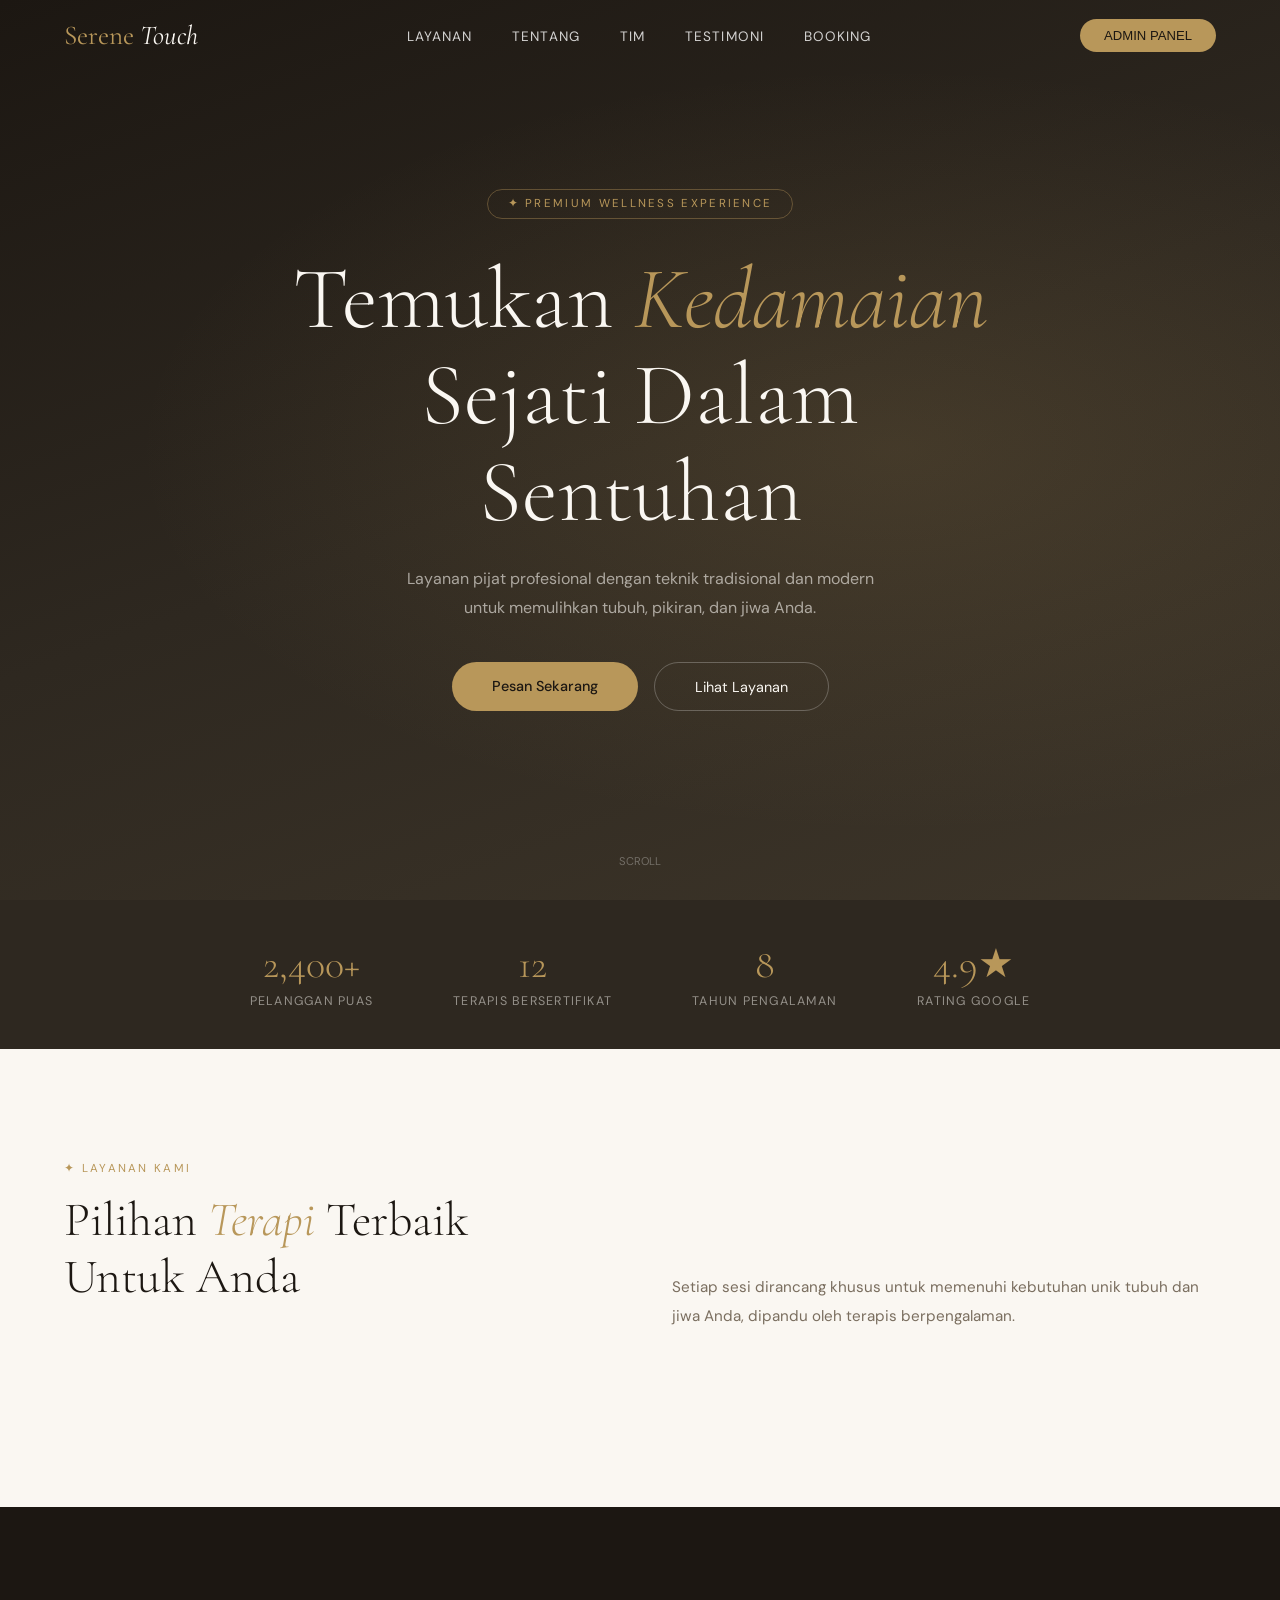
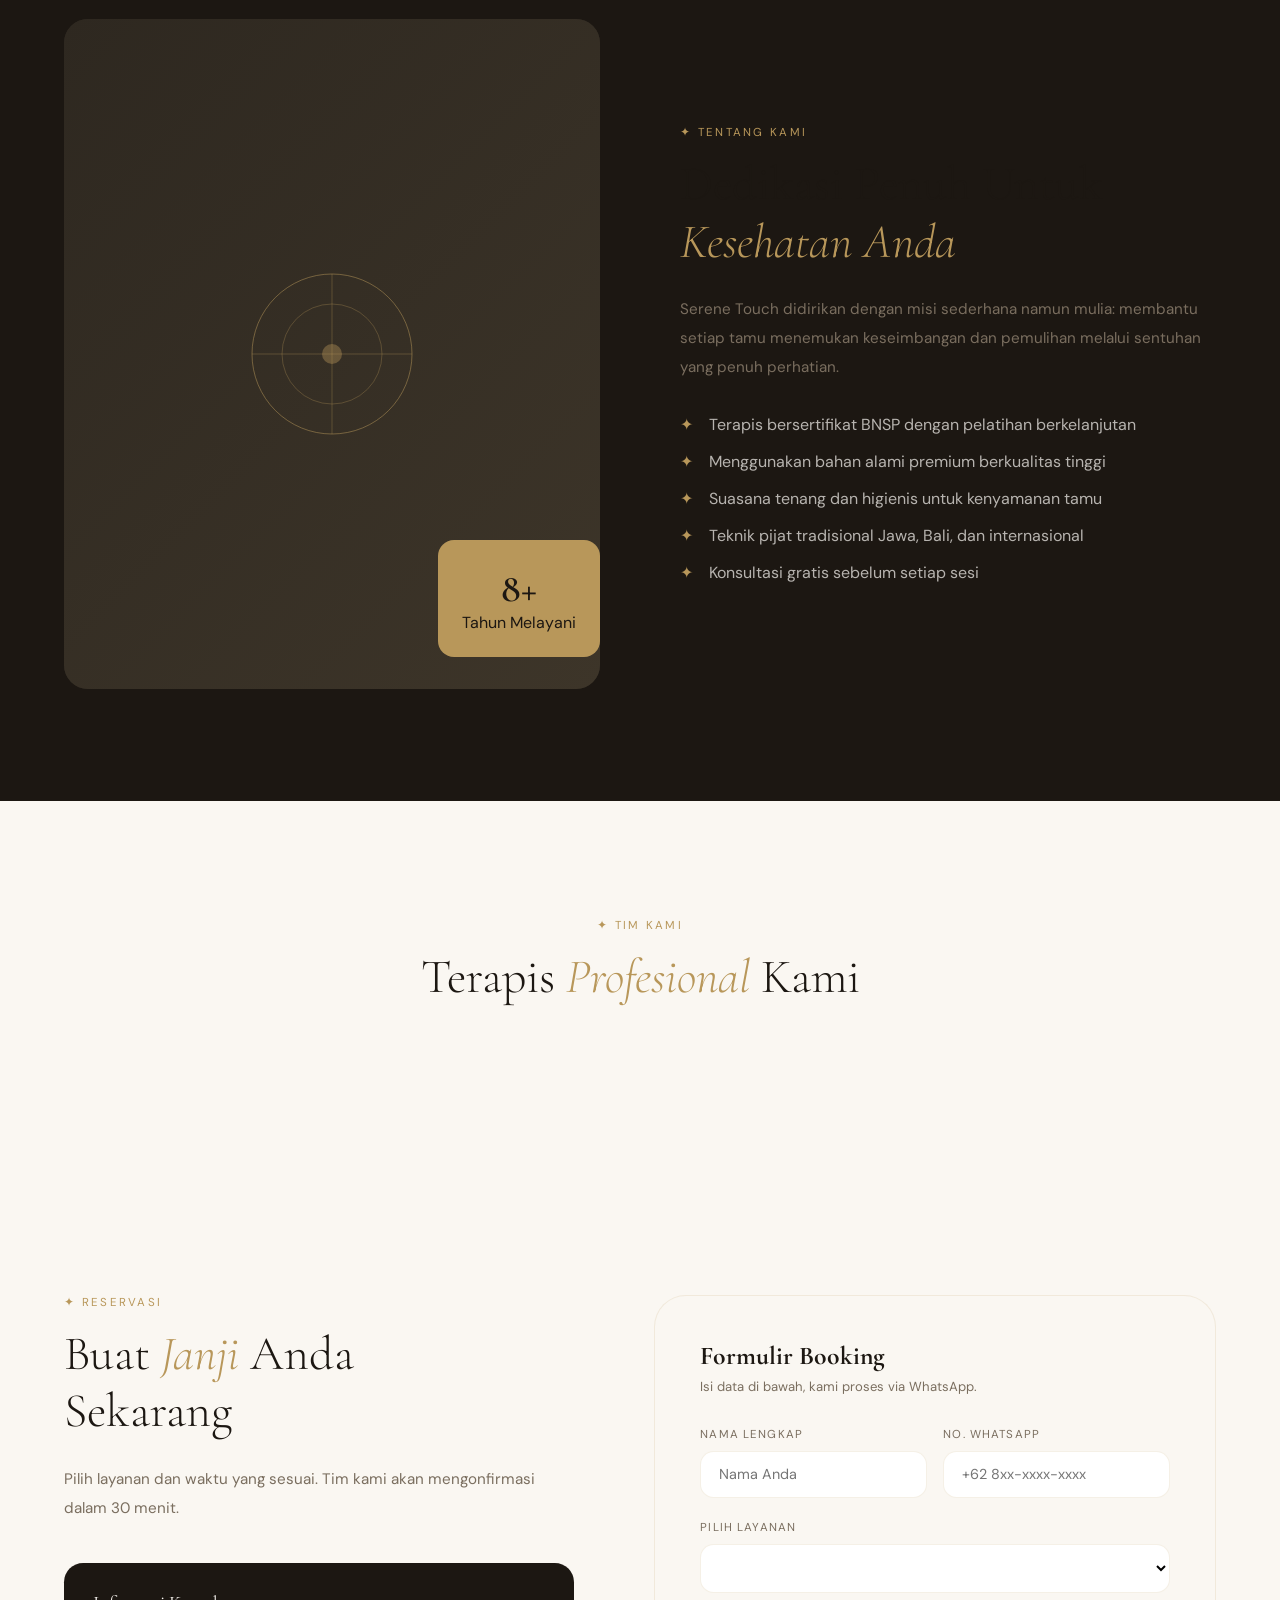
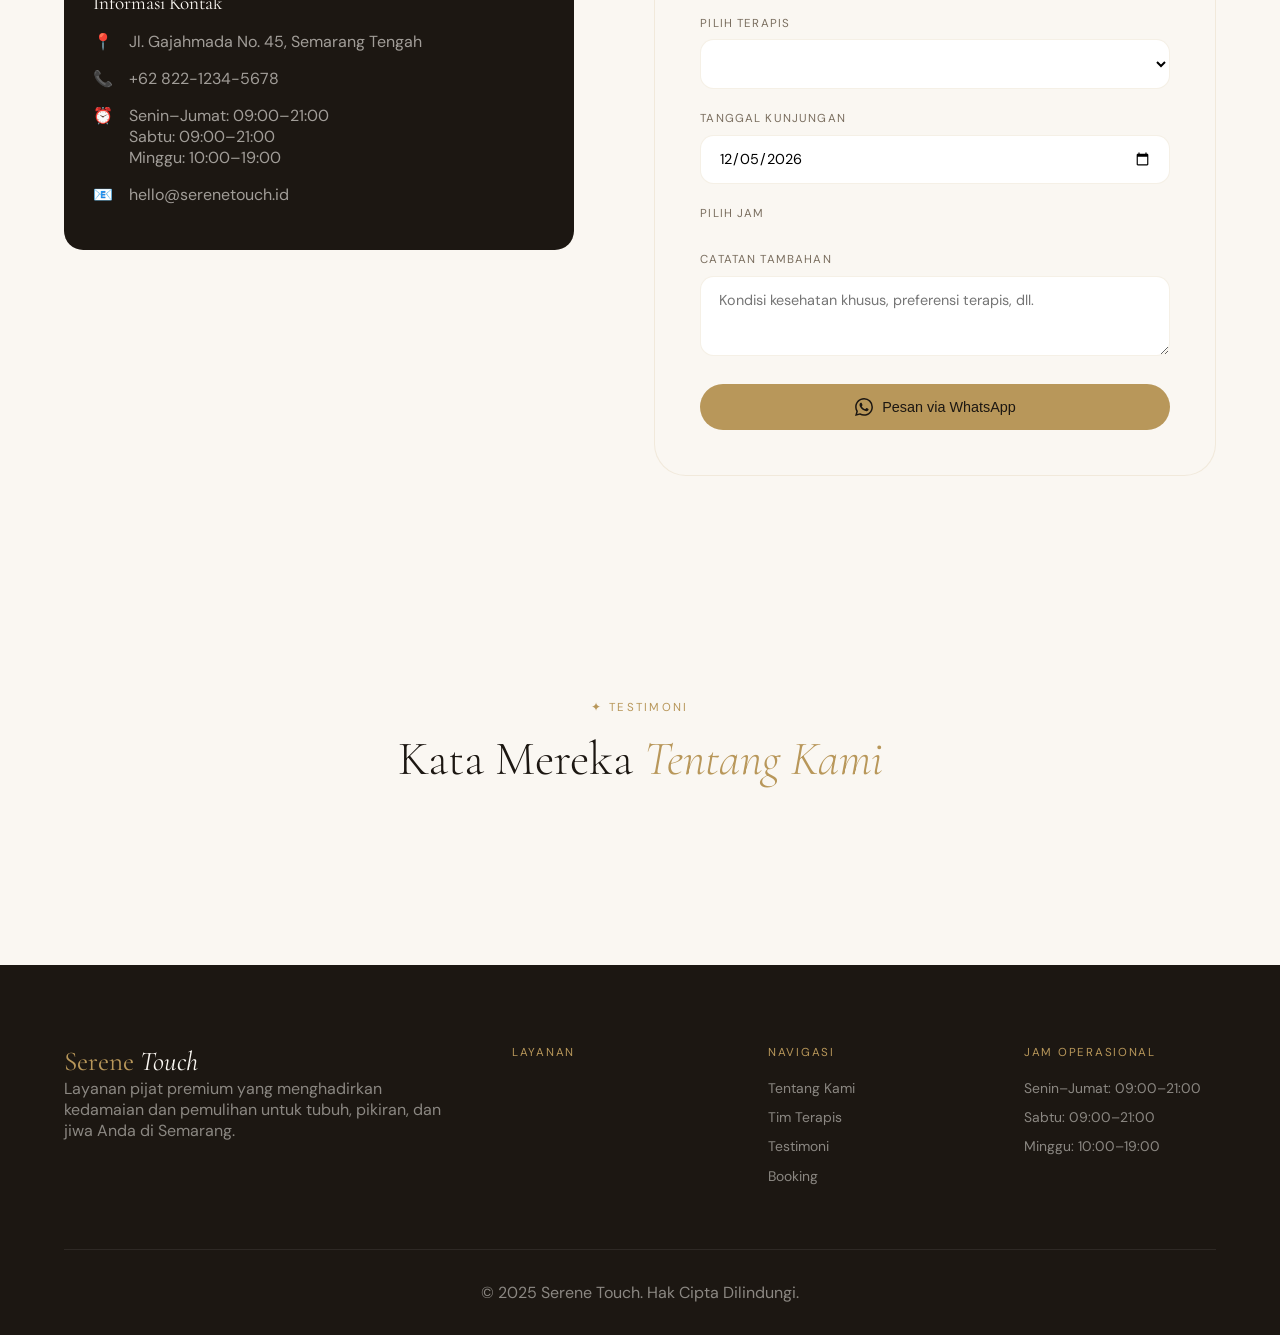
==== index.html @ 547d9e7c "Add files via upload" ====
<!DOCTYPE html>
<html lang="id">
<head>
<meta charset="UTF-8">
<meta name="viewport" content="width=device-width, initial-scale=1.0">
<title>Serene Touch - Jasa Pijat Premium Semarang</title>
<link href="https://fonts.googleapis.com/css2?family=Cormorant+Garamond:ital,wght@0,300;0,400;0,600;1,300;1,400&family=DM+Sans:wght@300;400;500&display=swap" rel="stylesheet">
<link rel="stylesheet" href="style.css">
</head>
<body>

<!-- NAVIGATION -->
<nav id="main-nav">
  <div class="nav-logo">Serene <span>Touch</span></div>
  <ul class="nav-links">
    <li><a href="#services">Layanan</a></li>
    <li><a href="#about">Tentang</a></li>
    <li><a href="#team">Tim</a></li>
    <li><a href="#testimonials">Testimoni</a></li>
    <li><a href="#booking">Booking</a></li>
  </ul>
  <button class="nav-cta" onclick="window.location.href='admin.html'">Admin Panel</button>
  <button class="nav-hamburger" id="nav-hamburger" onclick="openMobileMenu()">☰</button>
</nav>

<!-- MOBILE MENU -->
<div class="nav-mobile-menu" id="nav-mobile-menu">
  <button class="nav-close" onclick="closeMobileMenu()">✕</button>
  <a href="#services" onclick="closeMobileMenu()">Layanan</a>
  <a href="#about" onclick="closeMobileMenu()">Tentang</a>
  <a href="#team" onclick="closeMobileMenu()">Tim</a>
  <a href="#testimonials" onclick="closeMobileMenu()">Testimoni</a>
  <a href="#booking" onclick="closeMobileMenu()">Booking</a>
  <button class="btn-primary" onclick="closeMobileMenu(); window.location.href='admin.html';">Admin Panel</button>
</div>

<!-- HERO -->
<section id="hero">
  <div class="hero-bg"></div>
  <div class="hero-lines"></div>
  <div class="hero-content">
    <div class="hero-tag">✦ Premium Wellness Experience</div>
    <h1 class="hero-title">Temukan <em>Kedamaian</em><br>Sejati Dalam Sentuhan</h1>
    <p class="hero-sub">Layanan pijat profesional dengan teknik tradisional dan modern untuk memulihkan tubuh, pikiran, dan jiwa Anda.</p>
    <div class="hero-btns">
      <a href="#booking" class="btn-primary">Pesan Sekarang</a>
      <a href="#services" class="btn-outline">Lihat Layanan</a>
    </div>
  </div>
  <div class="hero-scroll">Scroll</div>
</section>

<!-- STATS -->
<div class="stats-bar">
  <div class="stat-item"><div class="stat-num" id="stat-customers-count">2,400+</div><div class="stat-label">Pelanggan Puas</div></div>
  <div class="stat-item"><div class="stat-num" id="stat-therapists-count">12</div><div class="stat-label">Terapis Bersertifikat</div></div>
  <div class="stat-item"><div class="stat-num">8</div><div class="stat-label">Tahun Pengalaman</div></div>
  <div class="stat-item"><div class="stat-num">4.9★</div><div class="stat-label">Rating Google</div></div>
</div>

<!-- SERVICES -->
<section id="services">
  <div style="max-width: 1200px; margin: 0 auto;">
    <div style="display: grid; grid-template-columns: 1fr 1fr; gap: 4rem; align-items: end; margin-bottom: 1rem;">
      <div>
        <div class="section-tag">✦ Layanan Kami</div>
        <h2 class="section-title">Pilihan <em>Terapi</em> Terbaik<br>Untuk Anda</h2>
      </div>
      <p class="section-sub">Setiap sesi dirancang khusus untuk memenuhi kebutuhan unik tubuh dan jiwa Anda, dipandu oleh terapis berpengalaman.</p>
    </div>
    <div class="services-grid" id="services-display"></div>
  </div>
</section>

<!-- ABOUT -->
<section id="about">
  <div style="max-width:1200px; margin:0 auto;" class="about-inner">
    <div class="about-img">
      <div class="about-img-inner">
        <svg width="200" height="200" viewBox="0 0 200 200" fill="none">
          <circle cx="100" cy="100" r="80" stroke="rgba(184,151,90,0.5)" stroke-width="1"/>
          <circle cx="100" cy="100" r="50" stroke="rgba(184,151,90,0.3)" stroke-width="1"/>
          <path d="M100 20 L100 180 M20 100 L180 100" stroke="rgba(184,151,90,0.3)" stroke-width="1"/>
          <circle cx="100" cy="100" r="10" fill="rgba(184,151,90,0.4)"/>
        </svg>
      </div>
      <div class="about-badge">
        <div class="about-badge-num">8+</div>
        <div class="about-badge-text">Tahun Melayani</div>
      </div>
    </div>
    <div>
      <div class="section-tag" style="color: var(--gold);">✦ Tentang Kami</div>
      <h2 class="section-title">Dedikasi Penuh Untuk<br><em>Kesehatan Anda</em></h2>
      <p class="section-sub">Serene Touch didirikan dengan misi sederhana namun mulia: membantu setiap tamu menemukan keseimbangan dan pemulihan melalui sentuhan yang penuh perhatian.</p>
      <ul class="about-list">
        <li>Terapis bersertifikat BNSP dengan pelatihan berkelanjutan</li>
        <li>Menggunakan bahan alami premium berkualitas tinggi</li>
        <li>Suasana tenang dan higienis untuk kenyamanan tamu</li>
        <li>Teknik pijat tradisional Jawa, Bali, dan internasional</li>
        <li>Konsultasi gratis sebelum setiap sesi</li>
      </ul>
    </div>
  </div>
</section>

<!-- TEAM -->
<section id="team">
  <div style="max-width: 1200px; margin: 0 auto;">
    <div style="text-align: center; margin-bottom: 1rem;">
      <div class="section-tag" style="display: inline-block;">✦ Tim Kami</div>
      <h2 class="section-title">Terapis <em>Profesional</em> Kami</h2>
    </div>
    <div class="team-grid" id="team-display"></div>
  </div>
</section>

<!-- BOOKING -->
<section id="booking">
  <div style="max-width: 1200px; margin: 0 auto;">
    <div class="booking-wrapper">
      <div class="booking-info">
        <div class="section-tag">✦ Reservasi</div>
        <h2 class="section-title">Buat <em>Janji</em> Anda<br>Sekarang</h2>
        <p class="section-sub" style="margin-bottom: 2.5rem;">Pilih layanan dan waktu yang sesuai. Tim kami akan mengonfirmasi dalam 30 menit.</p>
        <div class="info-card">
          <div class="info-card-title">Informasi Kontak</div>
          <div class="info-item" id="info-address"><span class="info-item-icon">📍</span> Jl. Gajahmada No. 45, Semarang Tengah</div>
          <div class="info-item" id="info-phone"><span class="info-item-icon">📞</span> +62 822-1234-5678</div>
          <div class="info-item" id="info-hours"><span class="info-item-icon">⏰</span><div><div>Senin–Jumat: 09:00–21:00</div><div>Sabtu: 09:00–21:00</div><div>Minggu: 10:00–19:00</div></div></div>
          <div class="info-item" id="info-email"><span class="info-item-icon">📧</span> hello@serenetouch.id</div>
        </div>
      </div>
      <div class="booking-form">
        <h3 style="font-family:'Cormorant Garamond',serif; font-size:1.6rem; color:var(--dark); margin-bottom:0.4rem;">Formulir Booking</h3>
        <p style="font-size:0.82rem; color:var(--muted); margin-bottom:2rem;">Isi data di bawah, kami proses via WhatsApp.</p>

        <div class="form-row">
          <div class="form-group">
            <label class="form-label">Nama Lengkap</label>
            <input type="text" class="form-input" placeholder="Nama Anda" id="b-name">
          </div>
          <div class="form-group">
            <label class="form-label">No. WhatsApp</label>
            <input type="text" class="form-input" placeholder="+62 8xx-xxxx-xxxx" id="b-phone">
          </div>
        </div>

        <div class="form-group">
          <label class="form-label">Pilih Layanan</label>
          <select class="form-select" id="b-service"></select>
        </div>

        <div class="form-group">
          <label class="form-label">Pilih Terapis</label>
          <select class="form-select" id="b-therapist" onchange="updateTimeSlots()"></select>
        </div>

        <div class="form-group">
          <label class="form-label">Tanggal Kunjungan</label>
          <input type="date" class="form-input" id="b-date" onchange="updateTimeSlots()">
        </div>

        <div class="form-group">
          <label class="form-label">Pilih Jam</label>
          <input type="hidden" id="b-time">
          <div id="b-time-slots" class="time-slots-grid"></div>
        </div>

        <div class="form-group">
          <label class="form-label">Catatan Tambahan</label>
          <textarea class="form-textarea" placeholder="Kondisi kesehatan khusus, preferensi terapis, dll." id="b-note" style="min-height:80px;"></textarea>
        </div>

        <button class="btn-primary" style="width:100%; display:flex; align-items:center; justify-content:center; gap:0.6rem;" onclick="submitBooking()">
          <svg width="18" height="18" viewBox="0 0 24 24" fill="currentColor"><path d="M17.472 14.382c-.297-.149-1.758-.867-2.03-.967-.273-.099-.471-.148-.67.15-.197.297-.767.966-.94 1.164-.173.199-.347.223-.644.075-.297-.15-1.255-.463-2.39-1.475-.883-.788-1.48-1.761-1.653-2.059-.173-.297-.018-.458.13-.606.134-.133.298-.347.446-.52.149-.174.198-.298.298-.497.099-.198.05-.371-.025-.52-.075-.149-.669-1.612-.916-2.207-.242-.579-.487-.5-.669-.51-.173-.008-.371-.01-.57-.01-.198 0-.52.074-.792.372-.272.297-1.04 1.016-1.04 2.479 0 1.462 1.065 2.875 1.213 3.074.149.198 2.096 3.2 5.077 4.487.709.306 1.262.489 1.694.625.712.227 1.36.195 1.871.118.571-.085 1.758-.719 2.006-1.413.248-.694.248-1.289.173-1.413-.074-.124-.272-.198-.57-.347m-5.421 7.403h-.004a9.87 9.87 0 01-5.031-1.378l-.361-.214-3.741.982.998-3.648-.235-.374a9.86 9.86 0 01-1.51-5.26c.001-5.45 4.436-9.884 9.888-9.884 2.64 0 5.122 1.03 6.988 2.898a9.825 9.825 0 012.893 6.994c-.003 5.45-4.437 9.884-9.885 9.884m8.413-18.297A11.815 11.815 0 0012.05 0C5.495 0 .16 5.335.157 11.892c0 2.096.547 4.142 1.588 5.945L.057 24l6.305-1.654a11.882 11.882 0 005.683 1.448h.005c6.554 0 11.89-5.335 11.893-11.893a11.821 11.821 0 00-3.48-8.413z"/></svg>
          Pesan via WhatsApp
        </button>
        <p id="b-msg" style="text-align:center; margin-top:1rem; font-size:0.85rem; color:var(--gold); display:none;">✅ Booking tersimpan! Mengalihkan ke WhatsApp...</p>
      </div>
    </div>
  </div>
</section>

<!-- TESTIMONIALS -->
<section id="testimonials">
  <div style="max-width: 1200px; margin: 0 auto;">
    <div class="section-tag" style="display:block; text-align:center;">✦ Testimoni</div>
    <h2 class="section-title" style="text-align:center;">Kata Mereka <em>Tentang Kami</em></h2>
    <div class="testi-grid" id="testi-display"></div>
  </div>
</section>

<!-- FOOTER -->
<footer>
  <div class="footer-grid">
    <div class="footer-brand">
      <div class="nav-logo">Serene <span>Touch</span></div>
      <p class="footer-desc">Layanan pijat premium yang menghadirkan kedamaian dan pemulihan untuk tubuh, pikiran, dan jiwa Anda di Semarang.</p>
    </div>
    <div>
      <div class="footer-title">Layanan</div>
      <ul class="footer-links" id="footer-services"></ul>
    </div>
    <div>
      <div class="footer-title">Navigasi</div>
      <ul class="footer-links">
        <li><a href="#about">Tentang Kami</a></li>
        <li><a href="#team">Tim Terapis</a></li>
        <li><a href="#testimonials">Testimoni</a></li>
        <li><a href="#booking">Booking</a></li>
      </ul>
    </div>
    <div>
      <div class="footer-title">Jam Operasional</div>
      <ul class="footer-links">
        <li id="footer-hours-weekday">Senin–Jumat: 09:00–21:00</li>
        <li id="footer-hours-sat">Sabtu: 09:00–21:00</li>
        <li id="footer-hours-sun">Minggu: 10:00–19:00</li>
      </ul>
    </div>
  </div>
  <div class="footer-bottom">
    <span class="footer-copy">© 2025 Serene Touch. Hak Cipta Dilindungi.</span>
  </div>
</footer>

<script src="script.js"></script>
<script src="api.js"></script>
</body>
                                                                                                                                                  </html>
---- style.css ----
:root {
  --gold: #B8975A;
  --gold-light: #D4B483;
  --gold-dark: #8A6E3A;
  --cream: #FAF7F2;
  --cream2: #F2EDE4;
  --dark: #1C1712;
  --dark2: #2E2820;
  --text: #3D3529;
  --muted: #7A6E5F;
  --white: #FFFFFF;
}

* {
  margin: 0;
  padding: 0;
  box-sizing: border-box;
}

html {
  scroll-behavior: smooth;
}

body {
  font-family: 'DM Sans', sans-serif;
  background: var(--cream);
  color: var(--text);
}

/* Navigation */
nav {
  position: fixed;
  top: 0;
  left: 0;
  right: 0;
  z-index: 100;
  padding: 1.2rem 4rem;
  display: flex;
  align-items: center;
  justify-content: space-between;
  transition: all 0.4s;
}

nav.scrolled {
  background: rgba(28,23,18,0.95);
  backdrop-filter: blur(12px);
  box-shadow: 0 2px 30px rgba(0,0,0,0.3);
}

.nav-logo {
  font-family: 'Cormorant Garamond', serif;
  font-size: 1.7rem;
  color: var(--gold);
}

.nav-logo span {
  font-style: italic;
  color: var(--cream);
}

.nav-links {
  display: flex;
  gap: 2.5rem;
  list-style: none;
}

.nav-links a {
  color: rgba(255,255,255,0.8);
  text-decoration: none;
  font-size: 0.85rem;
  letter-spacing: 0.08em;
  text-transform: uppercase;
  transition: color 0.3s;
}

.nav-links a:hover {
  color: var(--gold);
}

.nav-cta {
  background: var(--gold);
  color: var(--dark);
  padding: 0.55rem 1.5rem;
  border-radius: 50px;
  font-size: 0.82rem;
  font-weight: 500;
  text-transform: uppercase;
  cursor: pointer;
  border: none;
  transition: all 0.3s;
}

.nav-cta:hover {
  background: var(--gold-light);
  transform: translateY(-1px);
}

.nav-hamburger {
  display: none;
  background: none;
  border: none;
  font-size: 1.5rem;
  color: white;
  cursor: pointer;
}

/* Mobile Menu */
.nav-mobile-menu {
  display: none;
  position: fixed;
  inset: 0;
  z-index: 99;
  background: rgba(28,23,18,0.97);
  backdrop-filter: blur(12px);
  flex-direction: column;
  align-items: center;
  justify-content: center;
  gap: 2rem;
}

.nav-mobile-menu.open {
  display: flex;
}

.nav-mobile-menu a {
  color: rgba(255,255,255,0.85);
  text-decoration: none;
  font-size: 1.5rem;
  font-family: 'Cormorant Garamond', serif;
}

.nav-close {
  position: absolute;
  top: 2rem;
  right: 1.5rem;
  background: none;
  border: none;
  color: white;
  font-size: 2rem;
  cursor: pointer;
}

/* Hero */
#hero {
  height: 100vh;
  min-height: 700px;
  background: linear-gradient(160deg, #1C1712 0%, #2E2820 50%, #3D3529 100%);
  display: flex;
  align-items: center;
  justify-content: center;
  position: relative;
}

.hero-bg {
  position: absolute;
  inset: 0;
  background-image: radial-gradient(ellipse at 70% 50%, rgba(184,151,90,0.15) 0%, transparent 60%);
}

.hero-content {
  position: relative;
  text-align: center;
  max-width: 800px;
  padding: 0 2rem;
  animation: fadeUp 1.2s ease both;
}

.hero-tag {
  display: inline-block;
  border: 1px solid rgba(184,151,90,0.4);
  color: var(--gold);
  font-size: 0.72rem;
  letter-spacing: 0.2em;
  text-transform: uppercase;
  padding: 0.4rem 1.2rem;
  border-radius: 50px;
  margin-bottom: 2rem;
}

.hero-title {
  font-family: 'Cormorant Garamond', serif;
  font-size: clamp(3rem, 7vw, 5.5rem);
  font-weight: 300;
  color: var(--cream);
  line-height: 1.1;
  margin-bottom: 1.5rem;
}

.hero-title em {
  font-style: italic;
  color: var(--gold);
}

.hero-sub {
  color: rgba(250,247,242,0.6);
  font-size: 1rem;
  line-height: 1.8;
  max-width: 500px;
  margin: 0 auto 2.5rem;
}

.hero-btns {
  display: flex;
  gap: 1rem;
  justify-content: center;
  flex-wrap: wrap;
}

.btn-primary {
  background: var(--gold);
  color: var(--dark);
  padding: 0.9rem 2.5rem;
  border-radius: 50px;
  font-weight: 500;
  font-size: 0.9rem;
  text-decoration: none;
  cursor: pointer;
  border: none;
  transition: all 0.3s;
}

.btn-primary:hover {
  background: var(--gold-light);
  transform: translateY(-2px);
}

.btn-outline {
  background: transparent;
  color: var(--cream);
  padding: 0.9rem 2.5rem;
  border-radius: 50px;
  font-size: 0.9rem;
  text-decoration: none;
  cursor: pointer;
  border: 1px solid rgba(255,255,255,0.25);
  transition: all 0.3s;
}

.btn-outline:hover {
  border-color: var(--gold);
  color: var(--gold);
}

.hero-scroll {
  position: absolute;
  bottom: 2rem;
  left: 50%;
  transform: translateX(-50%);
  display: flex;
  flex-direction: column;
  align-items: center;
  gap: 0.5rem;
  color: rgba(255,255,255,0.3);
  font-size: 0.7rem;
  text-transform: uppercase;
  animation: bounce 2s infinite;
}

/* Stats Bar */
.stats-bar {
  background: var(--dark2);
  padding: 2.5rem 4rem;
  display: flex;
  justify-content: center;
  gap: 5rem;
  flex-wrap: wrap;
}

.stat-item {
  text-align: center;
}

.stat-num {
  font-family: 'Cormorant Garamond', serif;
  font-size: 2.5rem;
  color: var(--gold);
  font-weight: 300;
}

.stat-label {
  font-size: 0.78rem;
  color: rgba(250,247,242,0.5);
  letter-spacing: 0.1em;
  text-transform: uppercase;
  margin-top: 0.3rem;
}

/* Sections */
section {
  padding: 7rem 4rem;
}

.section-tag {
  font-size: 0.72rem;
  letter-spacing: 0.2em;
  text-transform: uppercase;
  color: var(--gold);
  margin-bottom: 1rem;
}

.section-title {
  font-family: 'Cormorant Garamond', serif;
  font-size: clamp(2rem, 4vw, 3rem);
  font-weight: 300;
  color: var(--dark);
  line-height: 1.2;
  margin-bottom: 1.5rem;
}

.section-title em {
  font-style: italic;
  color: var(--gold);
}

.section-sub {
  color: var(--muted);
  font-size: 0.95rem;
  line-height: 1.9;
}

/* Services */
.services-grid {
  display: grid;
  grid-template-columns: repeat(auto-fit, minmax(280px, 1fr));
  gap: 2rem;
  margin-top: 4rem;
}

.service-card {
  background: var(--white);
  border-radius: 1.5rem;
  padding: 2.5rem 2rem;
  border: 1px solid rgba(184,151,90,0.1);
  transition: all 0.3s;
  cursor: pointer;
}

.service-card:hover {
  transform: translateY(-6px);
  box-shadow: 0 20px 50px rgba(28,23,18,0.12);
}

.service-icon {
  width: 56px;
  height: 56px;
  background: rgba(184,151,90,0.1);
  border-radius: 1rem;
  display: flex;
  align-items: center;
  justify-content: center;
  margin-bottom: 1.5rem;
  font-size: 1.6rem;
}

.service-name {
  font-family: 'Cormorant Garamond', serif;
  font-size: 1.4rem;
  color: var(--dark);
  margin-bottom: 0.75rem;
}

.service-desc {
  font-size: 0.87rem;
  color: var(--muted);
  line-height: 1.8;
  margin-bottom: 1.5rem;
}

.service-duration {
  font-size: 0.78rem;
  color: var(--gold);
  text-transform: uppercase;
  margin-bottom: 0.5rem;
}

.service-price {
  font-family: 'Cormorant Garamond', serif;
  font-size: 1.8rem;
  color: var(--dark);
  font-weight: 600;
}

/* About */
#about {
  background: var(--dark);
}

.about-inner {
  display: grid;
  grid-template-columns: 1fr 1fr;
  gap: 5rem;
  align-items: center;
}

.about-img {
  position: relative;
  border-radius: 1.5rem;
  aspect-ratio: 4/5;
  background: var(--dark2);
}

.about-img-inner {
  width: 100%;
  height: 100%;
  border-radius: 1.5rem;
  display: flex;
  align-items: center;
  justify-content: center;
  background: linear-gradient(135deg, #2E2820, #3D3529);
}

.about-badge {
  position: absolute;
  bottom: 2rem;
  right: 0;
  background: var(--gold);
  color: var(--dark);
  padding: 1.5rem;
  border-radius: 1rem;
  text-align: center;
}

.about-badge-num {
  font-family: 'Cormorant Garamond', serif;
  font-size: 2.5rem;
  font-weight: 600;
}

.about-list {
  list-style: none;
  margin-top: 2rem;
  display: flex;
  flex-direction: column;
  gap: 1rem;
}

.about-list li {
  display: flex;
  align-items: center;
  gap: 1rem;
  color: rgba(250,247,242,0.7);
}

.about-list li::before {
  content: '✦';
  color: var(--gold);
}

/* Team */
.team-grid {
  display: grid;
  grid-template-columns: repeat(auto-fit, minmax(220px, 1fr));
  gap: 2rem;
  margin-top: 4rem;
}

.team-card {
  background: var(--white);
  border-radius: 1.5rem;
  overflow: hidden;
  transition: all 0.3s;
}

.team-card:hover {
  transform: translateY(-5px);
  box-shadow: 0 15px 40px rgba(28,23,18,0.1);
}

.team-photo {
  aspect-ratio: 3/4;
  background: linear-gradient(135deg, var(--cream2), var(--cream));
  display: flex;
  align-items: center;
  justify-content: center;
  font-size: 4rem;
  position: relative;
}

.team-photo img {
  width: 100%;
  height: 100%;
  object-fit: cover;
}

.cert-badge {
  position: absolute;
  top: 1rem;
  right: 1rem;
  background: var(--gold);
  color: var(--dark);
  font-size: 0.65rem;
  padding: 0.3rem 0.7rem;
  border-radius: 50px;
}

.team-info {
  padding: 1.5rem;
}

.team-name {
  font-family: 'Cormorant Garamond', serif;
  font-size: 1.3rem;
  color: var(--dark);
  margin-bottom: 0.3rem;
}

.team-role {
  font-size: 0.78rem;
  color: var(--gold);
  text-transform: uppercase;
  margin-bottom: 0.75rem;
}

/* Booking */
.booking-wrapper {
  display: grid;
  grid-template-columns: 1fr 1.1fr;
  gap: 5rem;
}

.booking-form {
  background: var(--cream);
  border-radius: 2rem;
  padding: 2.8rem;
  border: 1px solid rgba(184,151,90,0.15);
}

.form-group {
  margin-bottom: 1.4rem;
}

.form-label {
  display: block;
  font-size: 0.72rem;
  letter-spacing: 0.1em;
  text-transform: uppercase;
  color: var(--muted);
  margin-bottom: 0.55rem;
}

.form-input, .form-select, .form-textarea {
  width: 100%;
  padding: 0.85rem 1.1rem;
  background: var(--white);
  border: 1.5px solid rgba(184,151,90,0.15);
  border-radius: 0.85rem;
  font-family: 'DM Sans';
  font-size: 0.9rem;
  outline: none;
  transition: all 0.3s;
}

.form-input:focus, .form-select:focus, .form-textarea:focus {
  border-color: var(--gold);
}

.form-row {
  display: grid;
  grid-template-columns: 1fr 1fr;
  gap: 1rem;
}

.time-slots-grid {
  display: grid;
  grid-template-columns: repeat(5, 1fr);
  gap: 0.5rem;
}

.time-slot {
  padding: 0.6rem 0.4rem;
  border-radius: 0.6rem;
  font-size: 0.8rem;
  font-weight: 500;
  cursor: pointer;
  border: 1.5px solid rgba(184,151,90,0.2);
  background: var(--white);
  text-align: center;
  transition: all 0.3s;
}

.time-slot:hover:not(.booked) {
  border-color: var(--gold);
  color: var(--gold-dark);
}

.time-slot.selected {
  background: var(--gold);
  color: var(--dark);
  border-color: var(--gold);
}

.time-slot.booked {
  background: var(--cream2);
  color: #ccc;
  cursor: not-allowed;
  text-decoration: line-through;
}

.info-card {
  background: var(--dark);
  border-radius: 1.2rem;
  padding: 1.8rem;
  margin-bottom: 1.5rem;
}

.info-card-title {
  font-family: 'Cormorant Garamond', serif;
  font-size: 1.2rem;
  color: var(--cream);
  margin-bottom: 1rem;
}

.info-item {
  display: flex;
  gap: 1rem;
  margin-bottom: 1rem;
  color: rgba(250,247,242,0.6);
}

.info-item-icon {
  color: var(--gold);
}

/* Testimonials */
.testi-grid {
  display: grid;
  grid-template-columns: repeat(auto-fit, minmax(280px, 1fr));
  gap: 2rem;
  margin-top: 4rem;
}

.testi-card {
  background: var(--white);
  border-radius: 1.5rem;
  padding: 2rem;
}

.testi-stars {
  color: var(--gold);
  margin-bottom: 1rem;
}

.testi-text {
  font-family: 'Cormorant Garamond', serif;
  font-size: 1.15rem;
  font-style: italic;
  line-height: 1.7;
  margin-bottom: 1.5rem;
}

.testi-author {
  display: flex;
  align-items: center;
  gap: 1rem;
}

.testi-avatar {
  width: 40px;
  height: 40px;
  border-radius: 50%;
  background: linear-gradient(135deg, var(--gold), var(--gold-light));
  display: flex;
  align-items: center;
  justify-content: center;
  font-weight: 500;
}

/* Footer */
footer {
  background: var(--dark);
  color: rgba(250,247,242,0.5);
  padding: 5rem 4rem 2rem;
}

.footer-grid {
  display: grid;
  grid-template-columns: 2fr 1fr 1fr 1fr;
  gap: 4rem;
  margin-bottom: 4rem;
}

.footer-title {
  font-size: 0.72rem;
  letter-spacing: 0.15em;
  text-transform: uppercase;
  color: var(--gold);
  margin-bottom: 1.2rem;
}

.footer-links {
  list-style: none;
  display: flex;
  flex-direction: column;
  gap: 0.7rem;
}

.footer-links a, .footer-links li {
  color: rgba(250,247,242,0.5);
  text-decoration: none;
  font-size: 0.87rem;
}

.footer-bottom {
  border-top: 1px solid rgba(255,255,255,0.08);
  padding-top: 2rem;
  text-align: center;
}

/* Animations */
@keyframes fadeUp {
  from {
    opacity: 0;
    transform: translateY(30px);
  }
  to {
    opacity: 1;
    transform: translateY(0);
  }
}

@keyframes bounce {
  0%, 100% {
    transform: translateX(-50%) translateY(0);
  }
  50% {
    transform: translateX(-50%) translateY(8px);
  }
}

/* Responsive */
@media (max-width: 768px) {
  nav {
    padding: 1rem 1.5rem;
  }
  
  .nav-links, .nav-cta {
    display: none;
  }
  
  .nav-hamburger {
    display: block;
  }
  
  section {
    padding: 4rem 1.25rem;
  }
  
  .booking-wrapper {
    grid-template-columns: 1fr;
  }
  
  .form-row {
    grid-template-columns: 1fr;
  }
  
  .stats-bar {
    padding: 2rem 1.25rem;
    gap: 1.5rem;
  }
  
  .about-inner {
    grid-template-columns: 1fr !important;
  }
  
  .footer-grid {
    grid-template-columns: 1fr;
  }
  
  .time-slots-grid {
    grid-template-columns: repeat(3, 1fr);
  }
  }
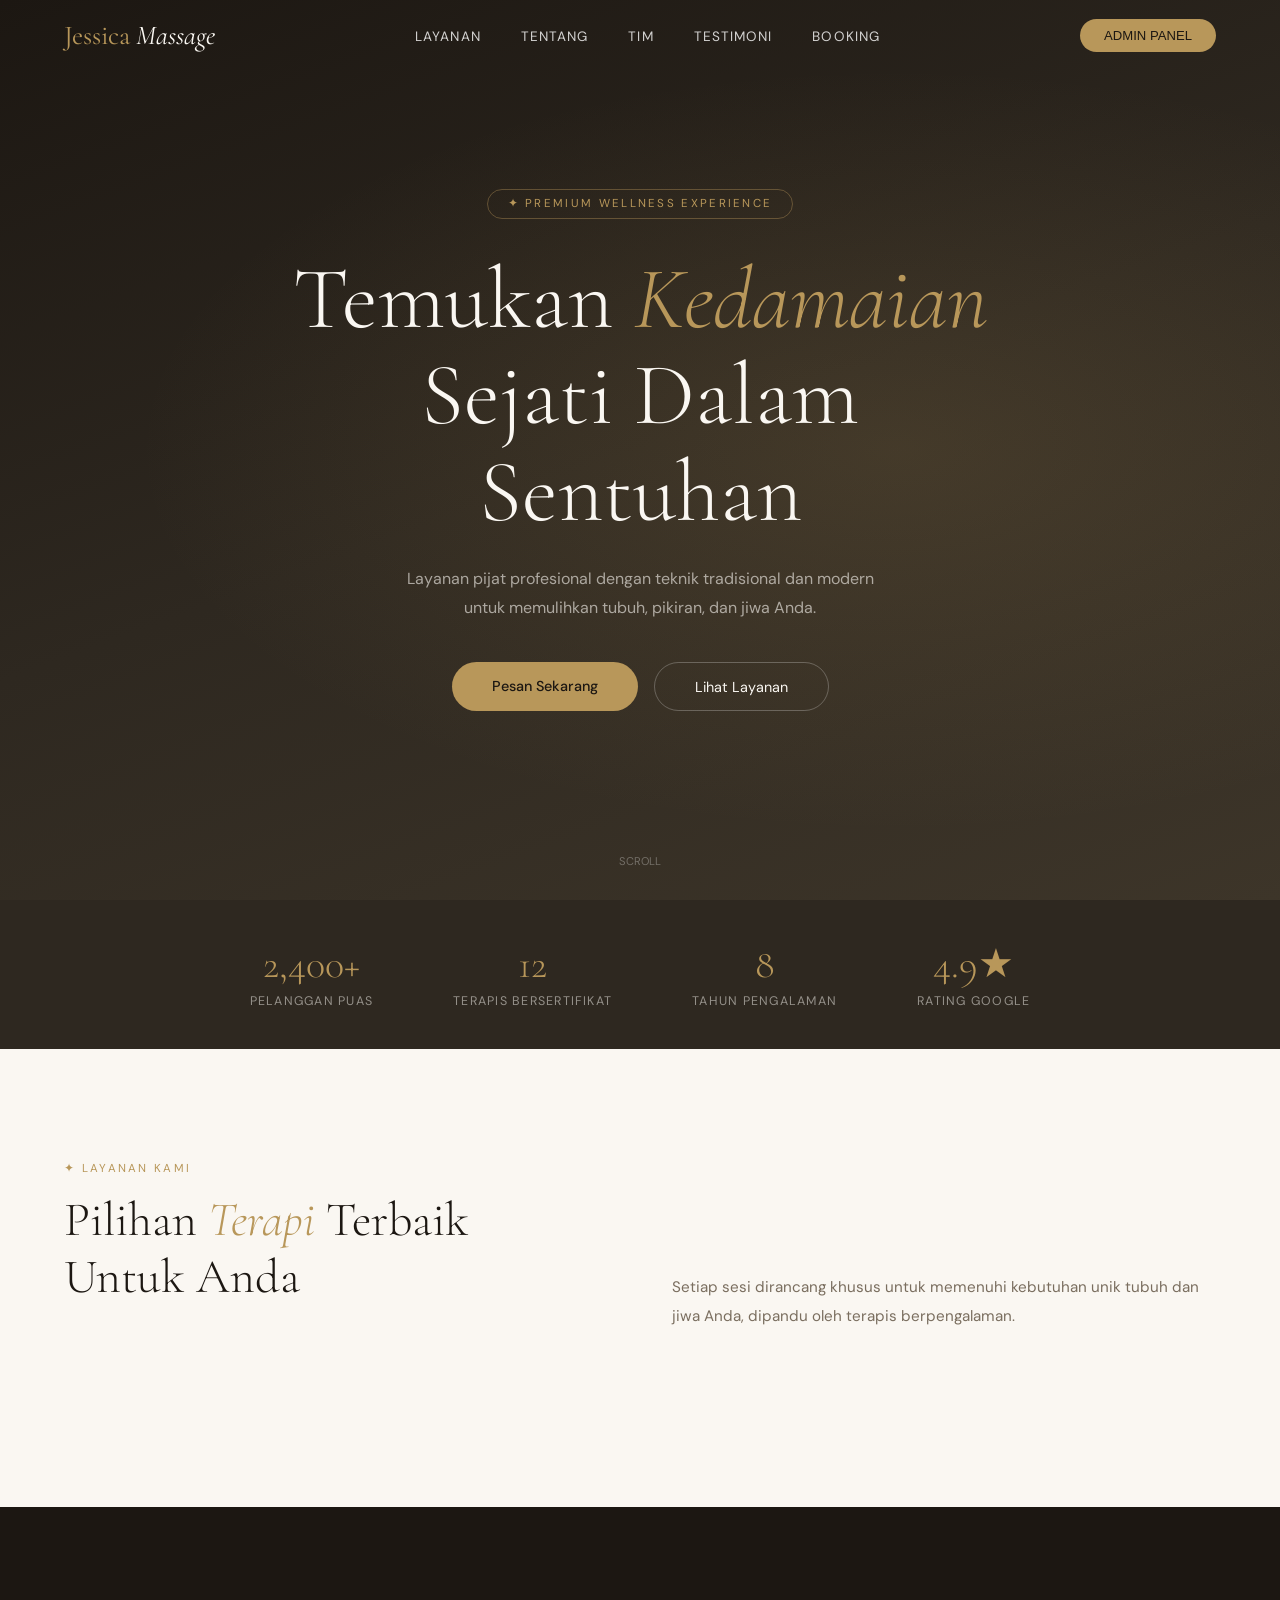
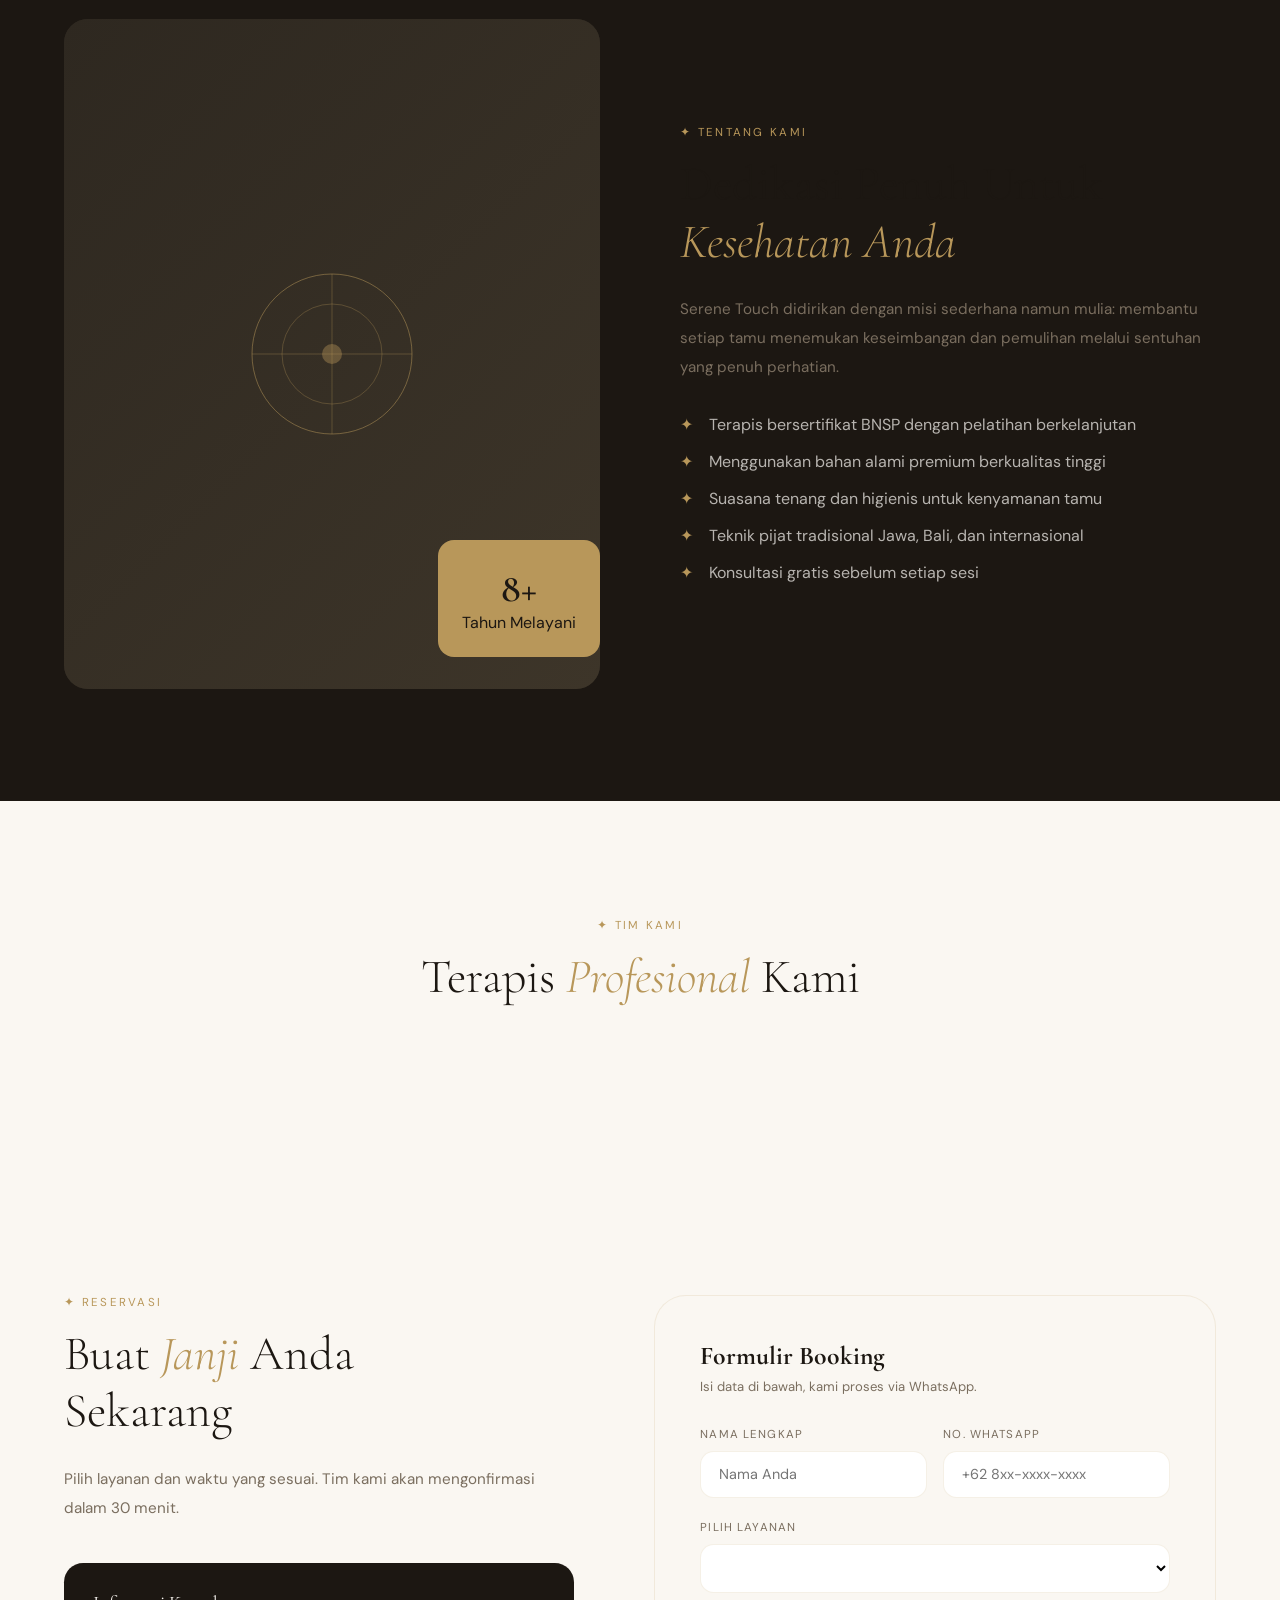
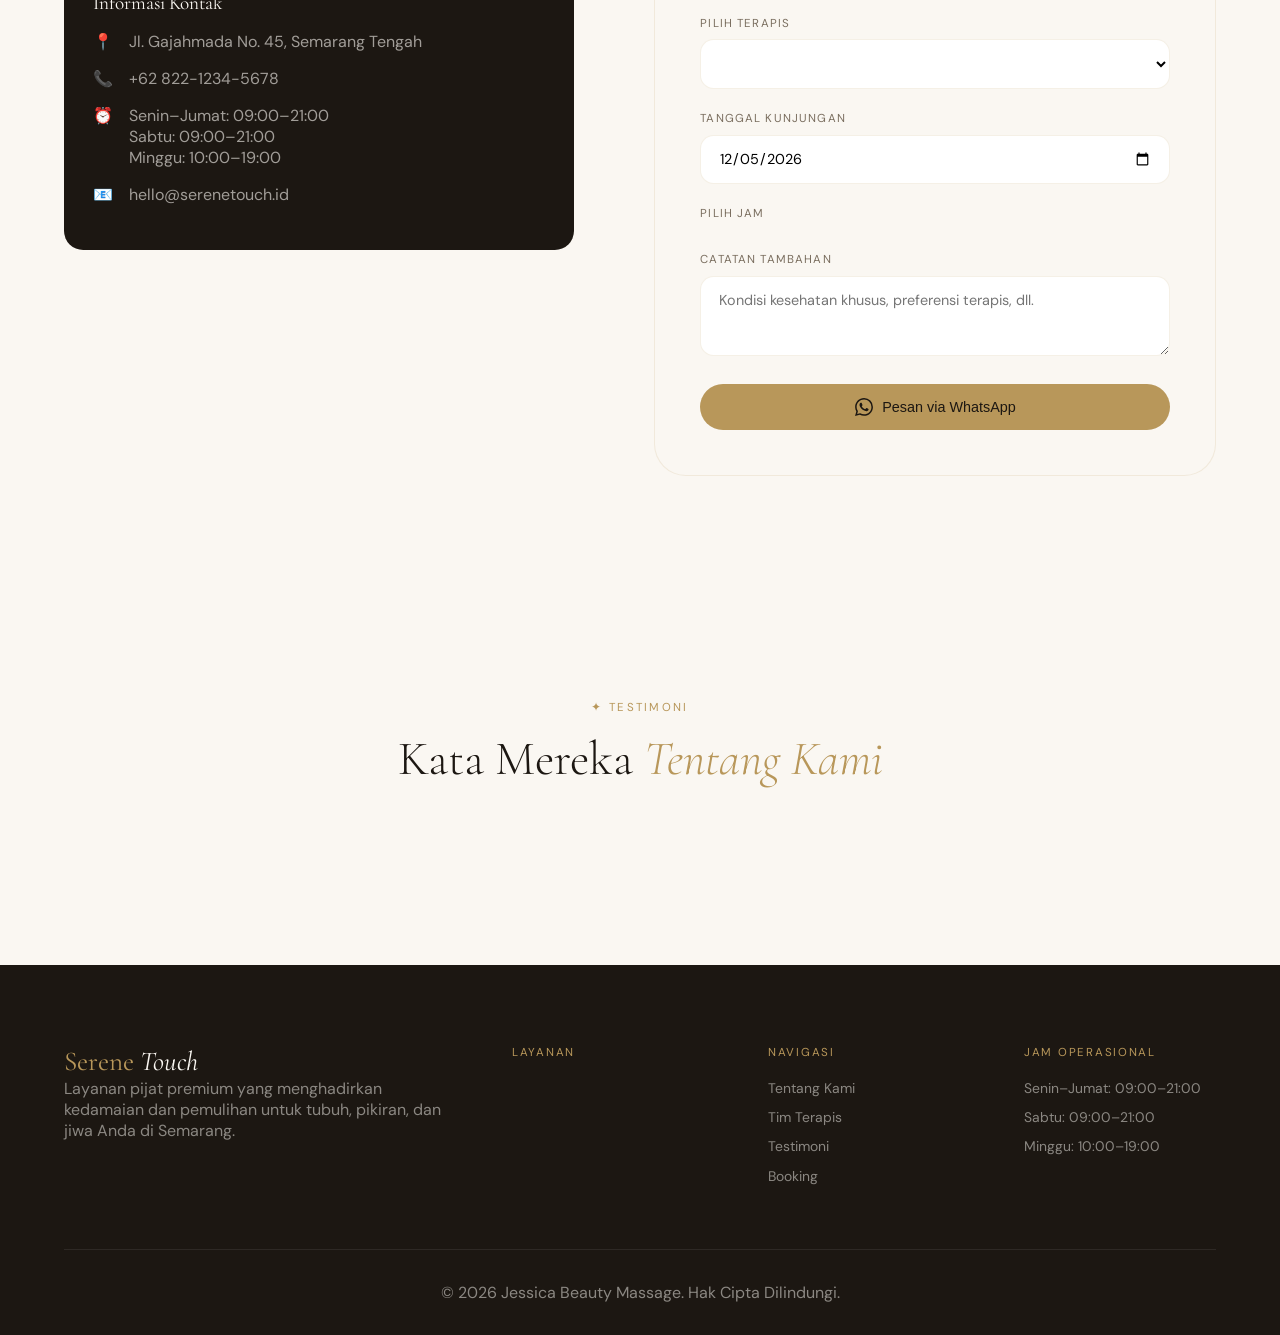
==== commit d1517331: "Update title and footer for Jessica Beauty Massage" ====
--- a/index.html
+++ b/index.html
@@ -3,7 +3,7 @@
 <head>
 <meta charset="UTF-8">
 <meta name="viewport" content="width=device-width, initial-scale=1.0">
-<title>Serene Touch - Jasa Pijat Premium Semarang</title>
+<title>Jessica Beauty Massage- Jasa Pijat Premium Semarang</title>
 <link href="https://fonts.googleapis.com/css2?family=Cormorant+Garamond:ital,wght@0,300;0,400;0,600;1,300;1,400&family=DM+Sans:wght@300;400;500&display=swap" rel="stylesheet">
 <link rel="stylesheet" href="style.css">
 </head>
@@ -11,7 +11,7 @@
 
 <!-- NAVIGATION -->
 <nav id="main-nav">
-  <div class="nav-logo">Serene <span>Touch</span></div>
+  <div class="nav-logo">Jessica <span>Massage</span></div>
   <ul class="nav-links">
     <li><a href="#services">Layanan</a></li>
     <li><a href="#about">Tentang</a></li>
@@ -221,7 +221,7 @@
     </div>
   </div>
   <div class="footer-bottom">
-    <span class="footer-copy">© 2025 Serene Touch. Hak Cipta Dilindungi.</span>
+    <span class="footer-copy">© 2026 Jessica Beauty Massage. Hak Cipta Dilindungi.</span>
   </div>
 </footer>
 
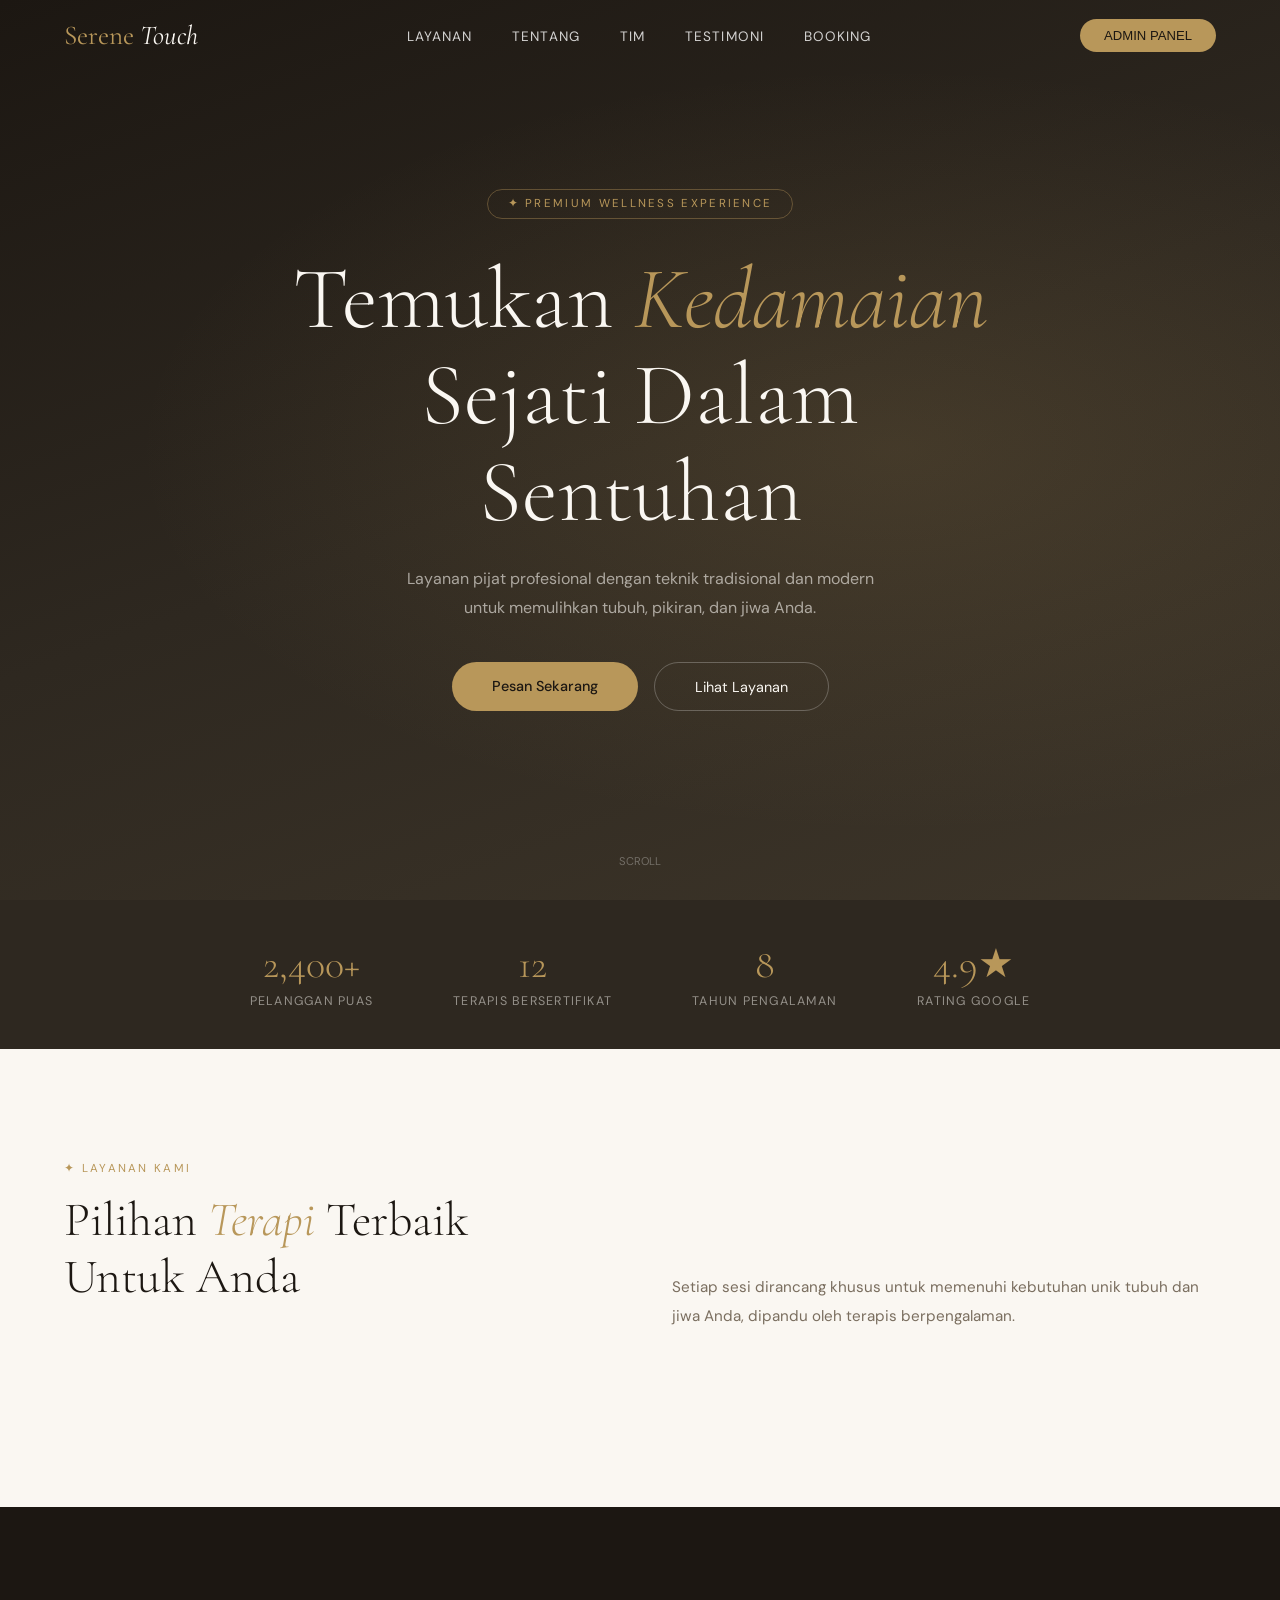
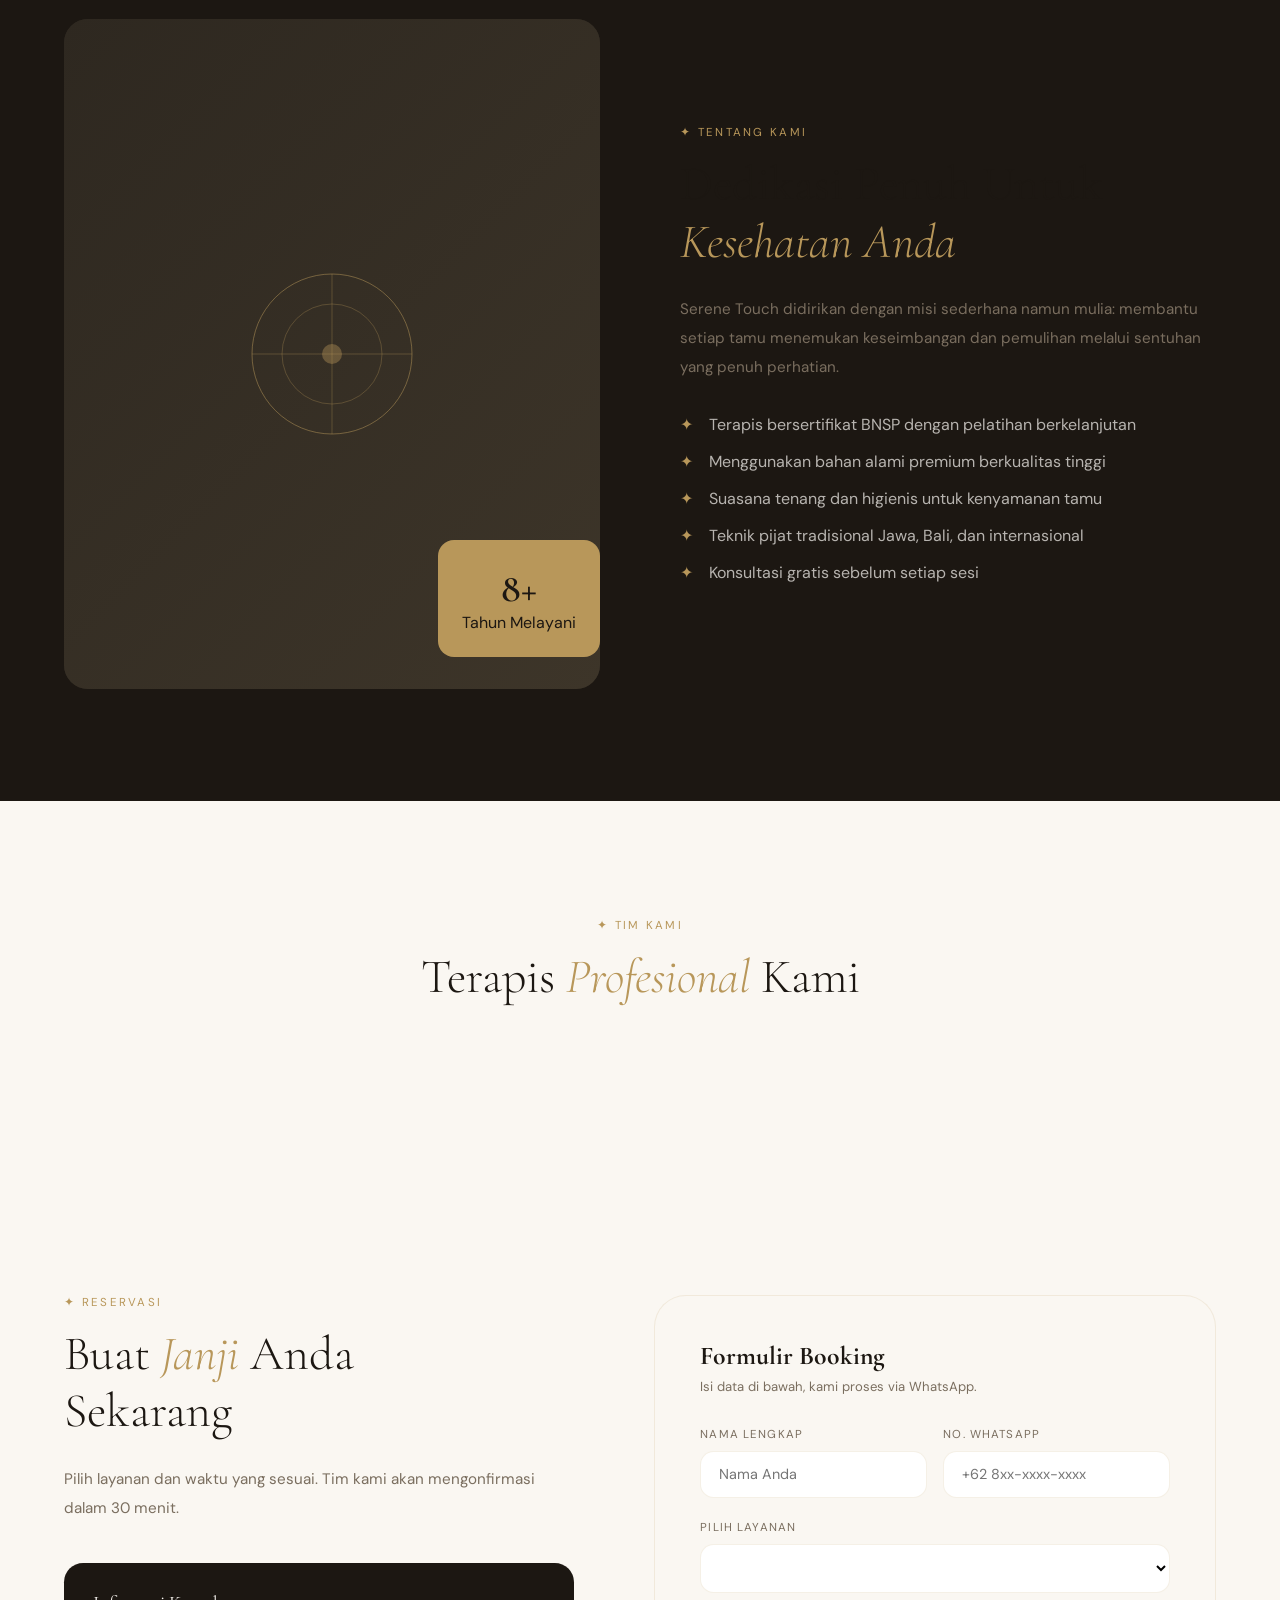
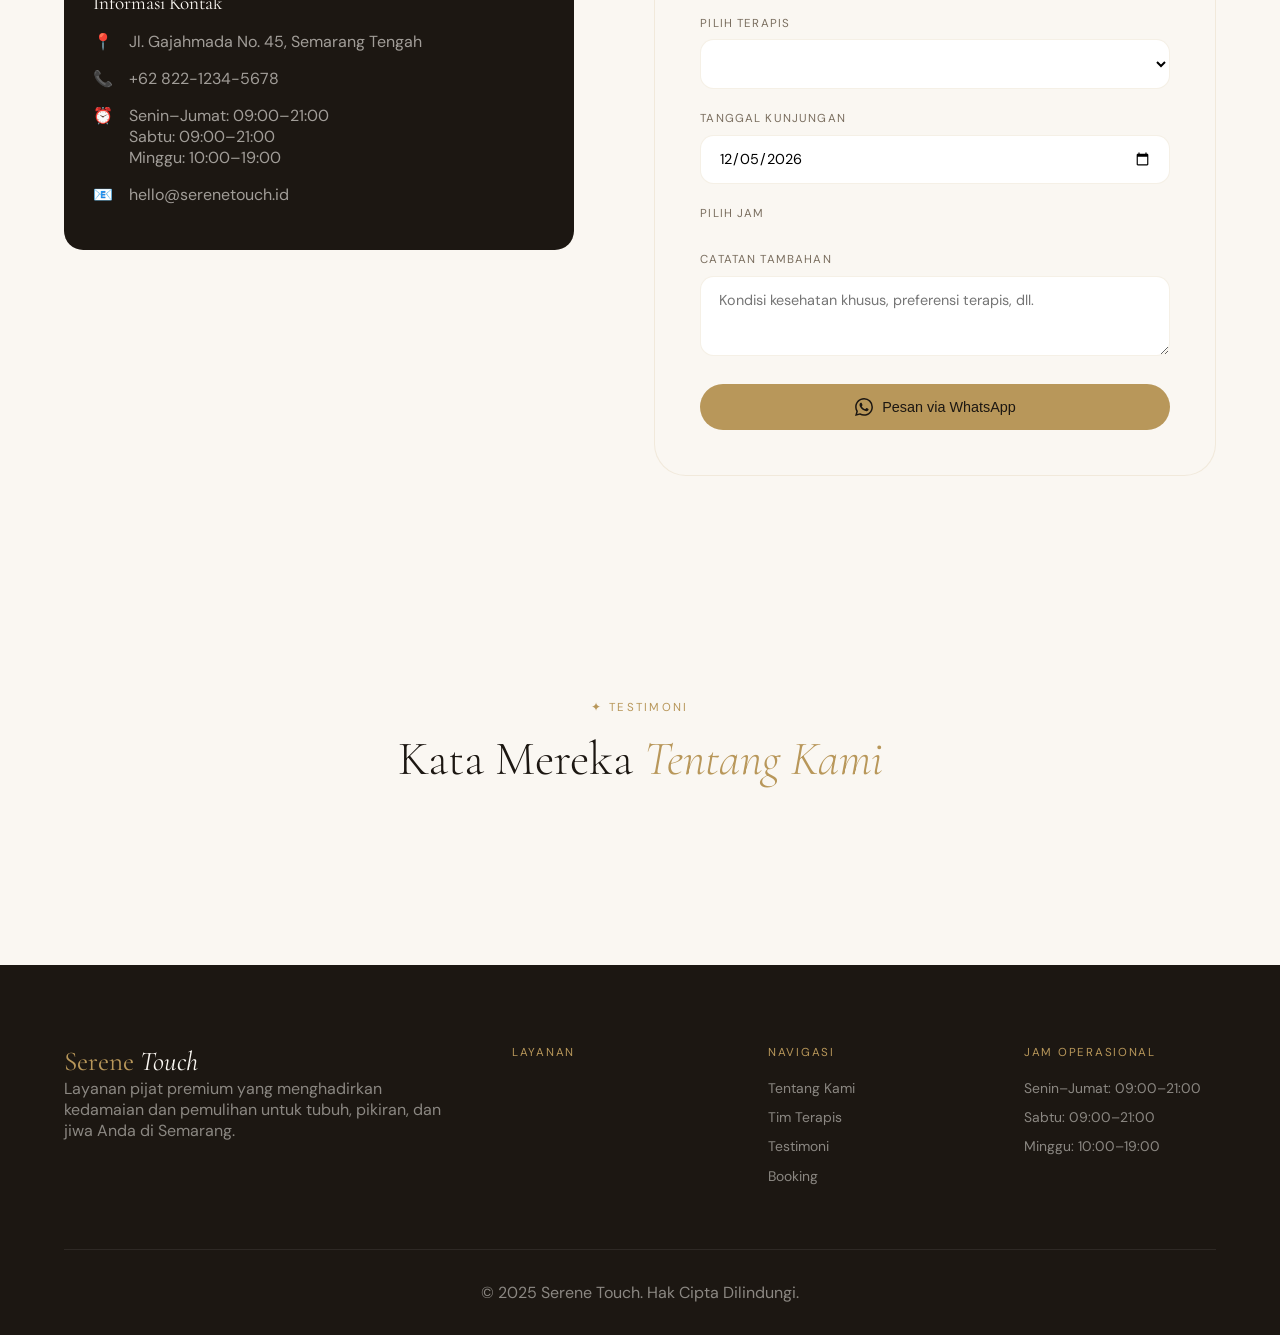
==== commit 7e88ffcf: "Add files via upload" ====
--- a/index.html
+++ b/index.html
@@ -3,7 +3,7 @@
 <head>
 <meta charset="UTF-8">
 <meta name="viewport" content="width=device-width, initial-scale=1.0">
-<title>Jessica Beauty Massage- Jasa Pijat Premium Semarang</title>
+<title>Serene Touch - Jasa Pijat Premium Semarang</title>
 <link href="https://fonts.googleapis.com/css2?family=Cormorant+Garamond:ital,wght@0,300;0,400;0,600;1,300;1,400&family=DM+Sans:wght@300;400;500&display=swap" rel="stylesheet">
 <link rel="stylesheet" href="style.css">
 </head>
@@ -11,7 +11,7 @@
 
 <!-- NAVIGATION -->
 <nav id="main-nav">
-  <div class="nav-logo">Jessica <span>Massage</span></div>
+  <div class="nav-logo">Serene <span>Touch</span></div>
   <ul class="nav-links">
     <li><a href="#services">Layanan</a></li>
     <li><a href="#about">Tentang</a></li>
@@ -221,7 +221,7 @@
     </div>
   </div>
   <div class="footer-bottom">
-    <span class="footer-copy">© 2026 Jessica Beauty Massage. Hak Cipta Dilindungi.</span>
+    <span class="footer-copy">© 2025 Serene Touch. Hak Cipta Dilindungi.</span>
   </div>
 </footer>
 
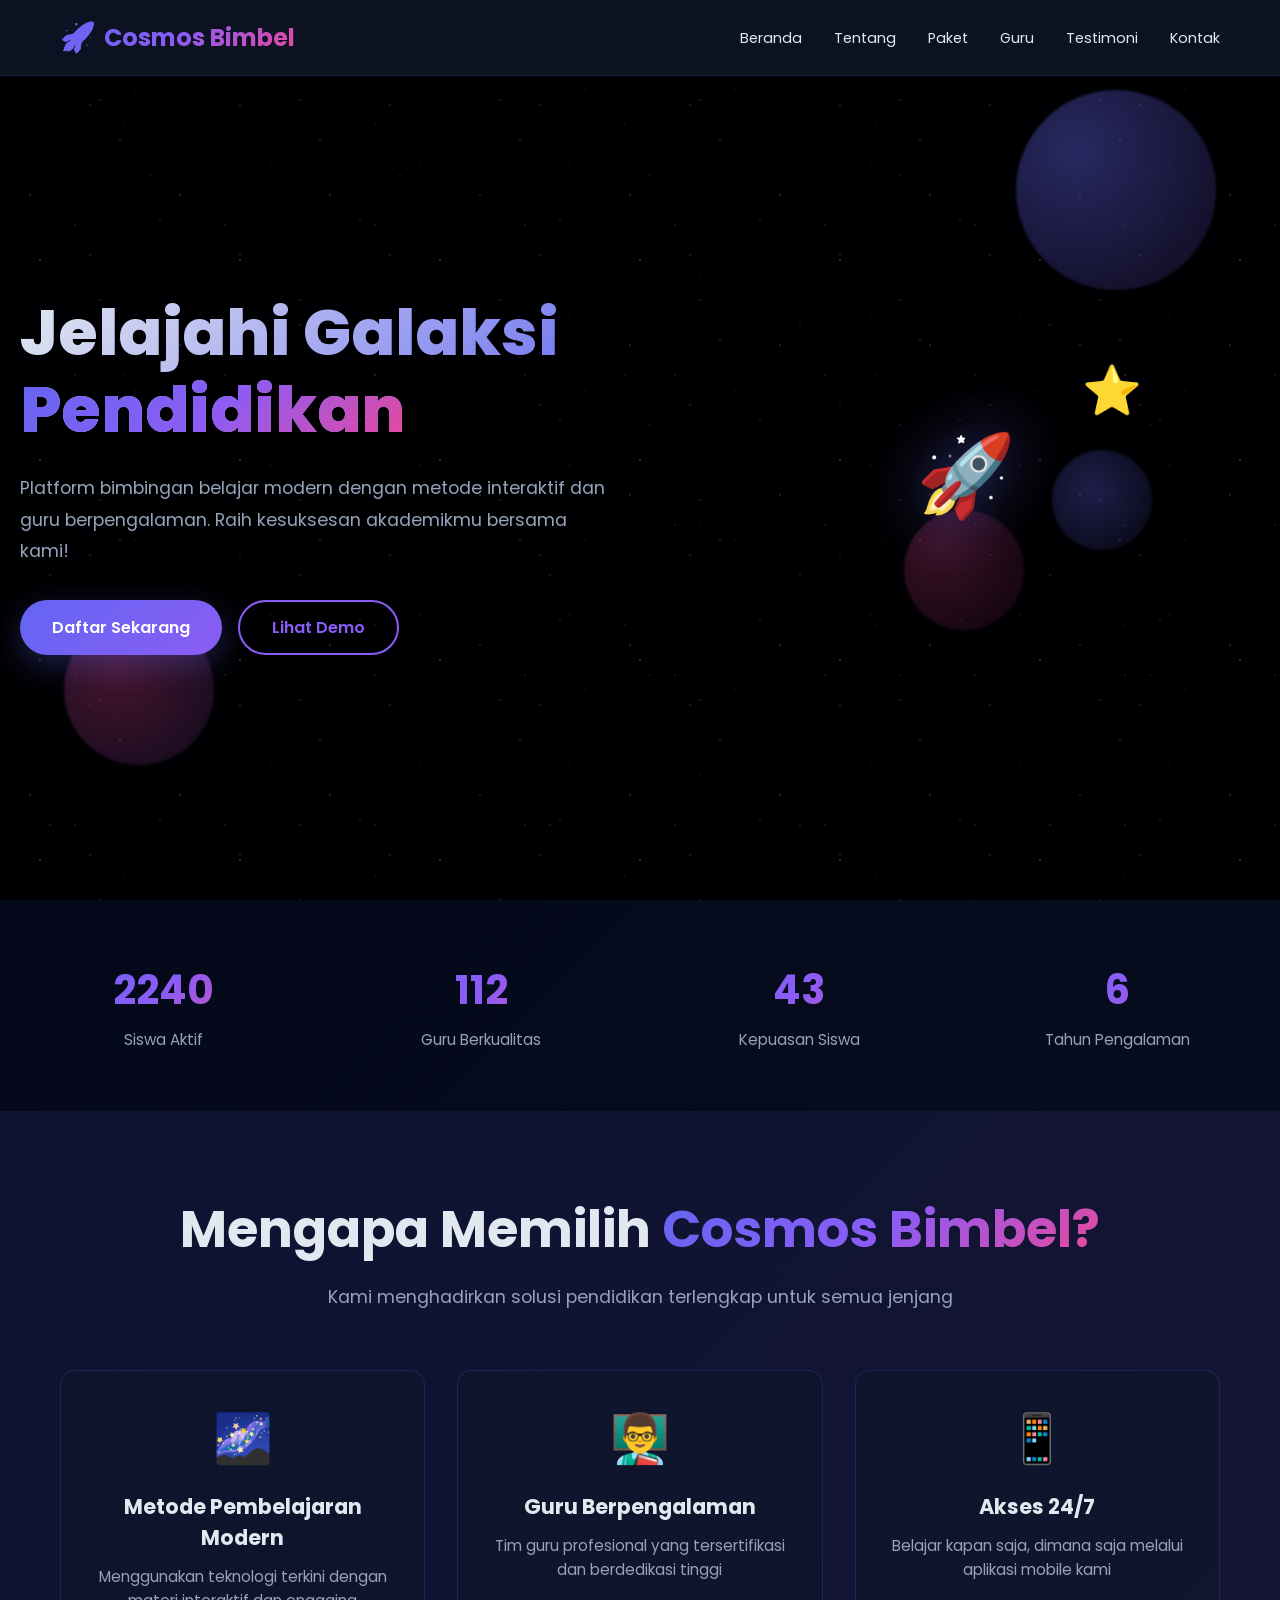
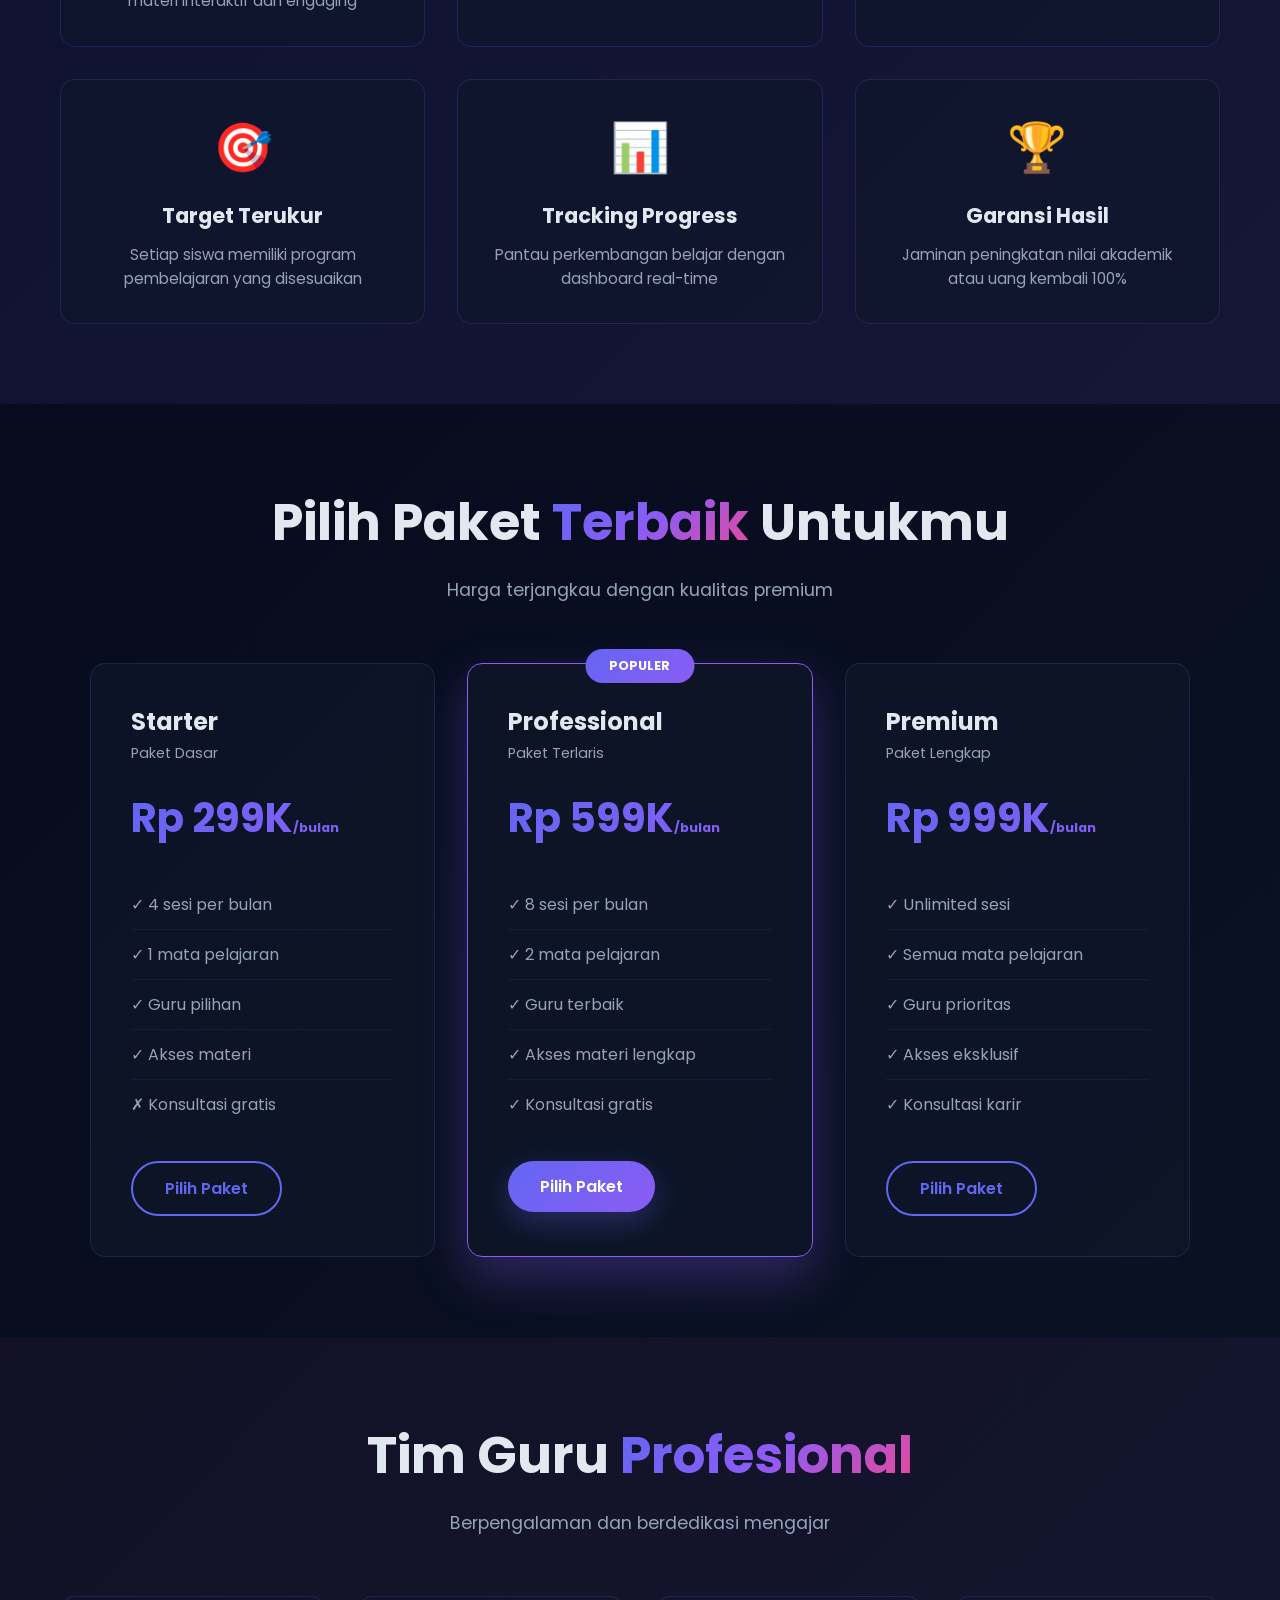
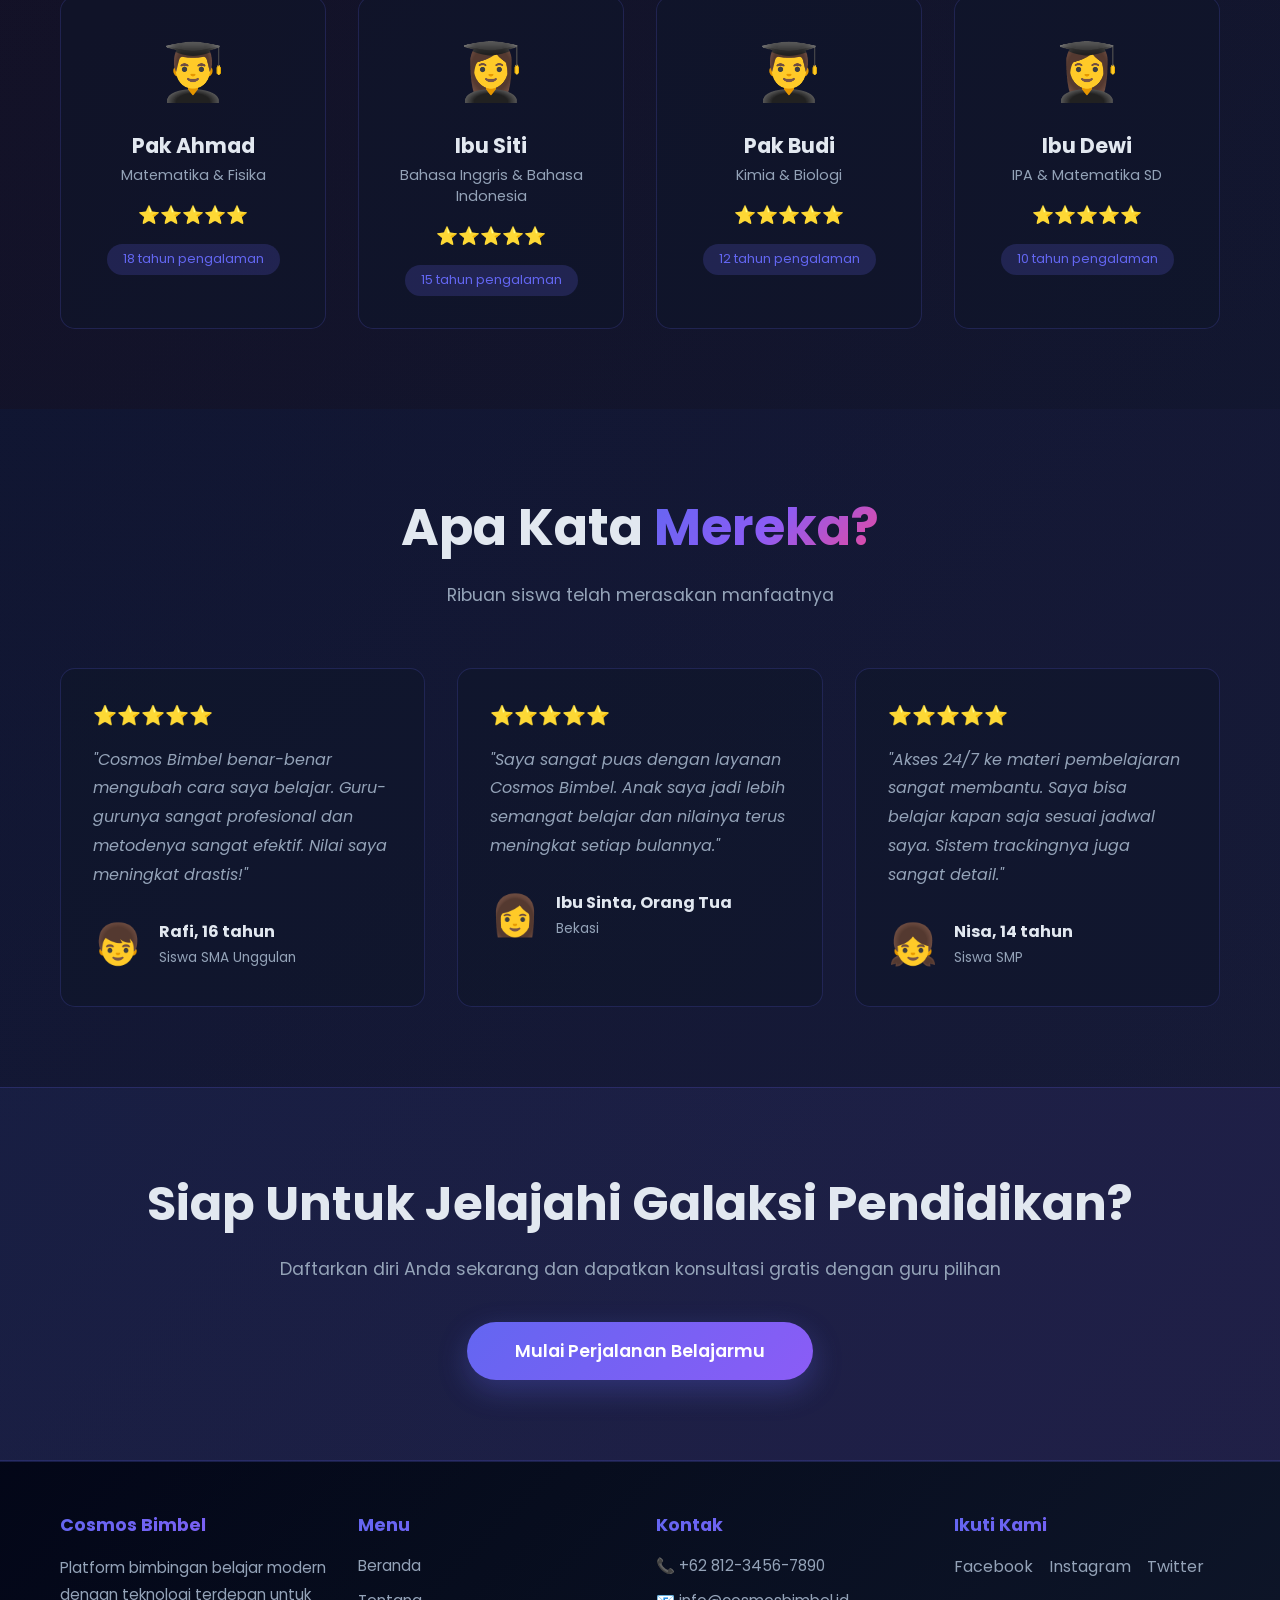
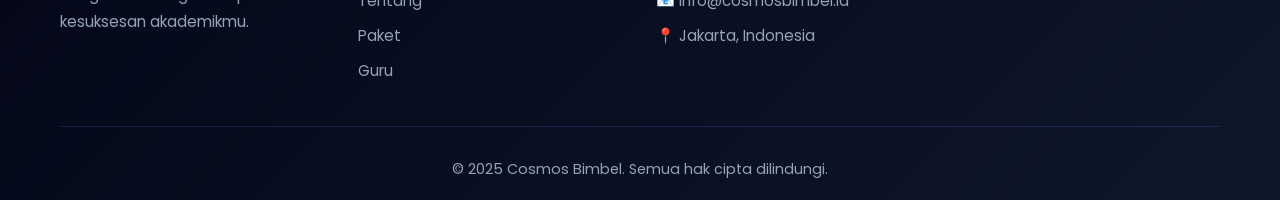
==== commit cc058cb5: "Replace with bimbel landing page - space theme" ====
--- a/index.html
+++ b/index.html
@@ -1,231 +1,314 @@
 <!DOCTYPE html>
 <html lang="id">
 <head>
-<meta charset="UTF-8">
-<meta name="viewport" content="width=device-width, initial-scale=1.0">
-<title>Serene Touch - Jasa Pijat Premium Semarang</title>
-<link href="https://fonts.googleapis.com/css2?family=Cormorant+Garamond:ital,wght@0,300;0,400;0,600;1,300;1,400&family=DM+Sans:wght@300;400;500&display=swap" rel="stylesheet">
-<link rel="stylesheet" href="style.css">
+    <meta charset="UTF-8">
+    <meta name="viewport" content="width=device-width, initial-scale=1.0">
+    <title>Bimbel Cosmos - Bimbingan Belajar Modern</title>
+    <link href="https://fonts.googleapis.com/css2?family=Poppins:wght@300;400;600;700;800&family=Space+Mono:wght@400;700&display=swap" rel="stylesheet">
+    <link rel="stylesheet" href="style.css">
 </head>
 <body>
-
-<!-- NAVIGATION -->
-<nav id="main-nav">
-  <div class="nav-logo">Serene <span>Touch</span></div>
-  <ul class="nav-links">
-    <li><a href="#services">Layanan</a></li>
-    <li><a href="#about">Tentang</a></li>
-    <li><a href="#team">Tim</a></li>
-    <li><a href="#testimonials">Testimoni</a></li>
-    <li><a href="#booking">Booking</a></li>
-  </ul>
-  <button class="nav-cta" onclick="window.location.href='admin.html'">Admin Panel</button>
-  <button class="nav-hamburger" id="nav-hamburger" onclick="openMobileMenu()">☰</button>
-</nav>
-
-<!-- MOBILE MENU -->
-<div class="nav-mobile-menu" id="nav-mobile-menu">
-  <button class="nav-close" onclick="closeMobileMenu()">✕</button>
-  <a href="#services" onclick="closeMobileMenu()">Layanan</a>
-  <a href="#about" onclick="closeMobileMenu()">Tentang</a>
-  <a href="#team" onclick="closeMobileMenu()">Tim</a>
-  <a href="#testimonials" onclick="closeMobileMenu()">Testimoni</a>
-  <a href="#booking" onclick="closeMobileMenu()">Booking</a>
-  <button class="btn-primary" onclick="closeMobileMenu(); window.location.href='admin.html';">Admin Panel</button>
-</div>
-
-<!-- HERO -->
-<section id="hero">
-  <div class="hero-bg"></div>
-  <div class="hero-lines"></div>
-  <div class="hero-content">
-    <div class="hero-tag">✦ Premium Wellness Experience</div>
-    <h1 class="hero-title">Temukan <em>Kedamaian</em><br>Sejati Dalam Sentuhan</h1>
-    <p class="hero-sub">Layanan pijat profesional dengan teknik tradisional dan modern untuk memulihkan tubuh, pikiran, dan jiwa Anda.</p>
-    <div class="hero-btns">
-      <a href="#booking" class="btn-primary">Pesan Sekarang</a>
-      <a href="#services" class="btn-outline">Lihat Layanan</a>
-    </div>
-  </div>
-  <div class="hero-scroll">Scroll</div>
-</section>
-
-<!-- STATS -->
-<div class="stats-bar">
-  <div class="stat-item"><div class="stat-num" id="stat-customers-count">2,400+</div><div class="stat-label">Pelanggan Puas</div></div>
-  <div class="stat-item"><div class="stat-num" id="stat-therapists-count">12</div><div class="stat-label">Terapis Bersertifikat</div></div>
-  <div class="stat-item"><div class="stat-num">8</div><div class="stat-label">Tahun Pengalaman</div></div>
-  <div class="stat-item"><div class="stat-num">4.9★</div><div class="stat-label">Rating Google</div></div>
-</div>
-
-<!-- SERVICES -->
-<section id="services">
-  <div style="max-width: 1200px; margin: 0 auto;">
-    <div style="display: grid; grid-template-columns: 1fr 1fr; gap: 4rem; align-items: end; margin-bottom: 1rem;">
-      <div>
-        <div class="section-tag">✦ Layanan Kami</div>
-        <h2 class="section-title">Pilihan <em>Terapi</em> Terbaik<br>Untuk Anda</h2>
-      </div>
-      <p class="section-sub">Setiap sesi dirancang khusus untuk memenuhi kebutuhan unik tubuh dan jiwa Anda, dipandu oleh terapis berpengalaman.</p>
-    </div>
-    <div class="services-grid" id="services-display"></div>
-  </div>
-</section>
-
-<!-- ABOUT -->
-<section id="about">
-  <div style="max-width:1200px; margin:0 auto;" class="about-inner">
-    <div class="about-img">
-      <div class="about-img-inner">
-        <svg width="200" height="200" viewBox="0 0 200 200" fill="none">
-          <circle cx="100" cy="100" r="80" stroke="rgba(184,151,90,0.5)" stroke-width="1"/>
-          <circle cx="100" cy="100" r="50" stroke="rgba(184,151,90,0.3)" stroke-width="1"/>
-          <path d="M100 20 L100 180 M20 100 L180 100" stroke="rgba(184,151,90,0.3)" stroke-width="1"/>
-          <circle cx="100" cy="100" r="10" fill="rgba(184,151,90,0.4)"/>
-        </svg>
-      </div>
-      <div class="about-badge">
-        <div class="about-badge-num">8+</div>
-        <div class="about-badge-text">Tahun Melayani</div>
-      </div>
-    </div>
-    <div>
-      <div class="section-tag" style="color: var(--gold);">✦ Tentang Kami</div>
-      <h2 class="section-title">Dedikasi Penuh Untuk<br><em>Kesehatan Anda</em></h2>
-      <p class="section-sub">Serene Touch didirikan dengan misi sederhana namun mulia: membantu setiap tamu menemukan keseimbangan dan pemulihan melalui sentuhan yang penuh perhatian.</p>
-      <ul class="about-list">
-        <li>Terapis bersertifikat BNSP dengan pelatihan berkelanjutan</li>
-        <li>Menggunakan bahan alami premium berkualitas tinggi</li>
-        <li>Suasana tenang dan higienis untuk kenyamanan tamu</li>
-        <li>Teknik pijat tradisional Jawa, Bali, dan internasional</li>
-        <li>Konsultasi gratis sebelum setiap sesi</li>
-      </ul>
-    </div>
-  </div>
-</section>
-
-<!-- TEAM -->
-<section id="team">
-  <div style="max-width: 1200px; margin: 0 auto;">
-    <div style="text-align: center; margin-bottom: 1rem;">
-      <div class="section-tag" style="display: inline-block;">✦ Tim Kami</div>
-      <h2 class="section-title">Terapis <em>Profesional</em> Kami</h2>
-    </div>
-    <div class="team-grid" id="team-display"></div>
-  </div>
-</section>
-
-<!-- BOOKING -->
-<section id="booking">
-  <div style="max-width: 1200px; margin: 0 auto;">
-    <div class="booking-wrapper">
-      <div class="booking-info">
-        <div class="section-tag">✦ Reservasi</div>
-        <h2 class="section-title">Buat <em>Janji</em> Anda<br>Sekarang</h2>
-        <p class="section-sub" style="margin-bottom: 2.5rem;">Pilih layanan dan waktu yang sesuai. Tim kami akan mengonfirmasi dalam 30 menit.</p>
-        <div class="info-card">
-          <div class="info-card-title">Informasi Kontak</div>
-          <div class="info-item" id="info-address"><span class="info-item-icon">📍</span> Jl. Gajahmada No. 45, Semarang Tengah</div>
-          <div class="info-item" id="info-phone"><span class="info-item-icon">📞</span> +62 822-1234-5678</div>
-          <div class="info-item" id="info-hours"><span class="info-item-icon">⏰</span><div><div>Senin–Jumat: 09:00–21:00</div><div>Sabtu: 09:00–21:00</div><div>Minggu: 10:00–19:00</div></div></div>
-          <div class="info-item" id="info-email"><span class="info-item-icon">📧</span> hello@serenetouch.id</div>
-        </div>
-      </div>
-      <div class="booking-form">
-        <h3 style="font-family:'Cormorant Garamond',serif; font-size:1.6rem; color:var(--dark); margin-bottom:0.4rem;">Formulir Booking</h3>
-        <p style="font-size:0.82rem; color:var(--muted); margin-bottom:2rem;">Isi data di bawah, kami proses via WhatsApp.</p>
-
-        <div class="form-row">
-          <div class="form-group">
-            <label class="form-label">Nama Lengkap</label>
-            <input type="text" class="form-input" placeholder="Nama Anda" id="b-name">
-          </div>
-          <div class="form-group">
-            <label class="form-label">No. WhatsApp</label>
-            <input type="text" class="form-input" placeholder="+62 8xx-xxxx-xxxx" id="b-phone">
-          </div>
-        </div>
-
-        <div class="form-group">
-          <label class="form-label">Pilih Layanan</label>
-          <select class="form-select" id="b-service"></select>
-        </div>
-
-        <div class="form-group">
-          <label class="form-label">Pilih Terapis</label>
-          <select class="form-select" id="b-therapist" onchange="updateTimeSlots()"></select>
-        </div>
-
-        <div class="form-group">
-          <label class="form-label">Tanggal Kunjungan</label>
-          <input type="date" class="form-input" id="b-date" onchange="updateTimeSlots()">
-        </div>
-
-        <div class="form-group">
-          <label class="form-label">Pilih Jam</label>
-          <input type="hidden" id="b-time">
-          <div id="b-time-slots" class="time-slots-grid"></div>
-        </div>
-
-        <div class="form-group">
-          <label class="form-label">Catatan Tambahan</label>
-          <textarea class="form-textarea" placeholder="Kondisi kesehatan khusus, preferensi terapis, dll." id="b-note" style="min-height:80px;"></textarea>
-        </div>
-
-        <button class="btn-primary" style="width:100%; display:flex; align-items:center; justify-content:center; gap:0.6rem;" onclick="submitBooking()">
-          <svg width="18" height="18" viewBox="0 0 24 24" fill="currentColor"><path d="M17.472 14.382c-.297-.149-1.758-.867-2.03-.967-.273-.099-.471-.148-.67.15-.197.297-.767.966-.94 1.164-.173.199-.347.223-.644.075-.297-.15-1.255-.463-2.39-1.475-.883-.788-1.48-1.761-1.653-2.059-.173-.297-.018-.458.13-.606.134-.133.298-.347.446-.52.149-.174.198-.298.298-.497.099-.198.05-.371-.025-.52-.075-.149-.669-1.612-.916-2.207-.242-.579-.487-.5-.669-.51-.173-.008-.371-.01-.57-.01-.198 0-.52.074-.792.372-.272.297-1.04 1.016-1.04 2.479 0 1.462 1.065 2.875 1.213 3.074.149.198 2.096 3.2 5.077 4.487.709.306 1.262.489 1.694.625.712.227 1.36.195 1.871.118.571-.085 1.758-.719 2.006-1.413.248-.694.248-1.289.173-1.413-.074-.124-.272-.198-.57-.347m-5.421 7.403h-.004a9.87 9.87 0 01-5.031-1.378l-.361-.214-3.741.982.998-3.648-.235-.374a9.86 9.86 0 01-1.51-5.26c.001-5.45 4.436-9.884 9.888-9.884 2.64 0 5.122 1.03 6.988 2.898a9.825 9.825 0 012.893 6.994c-.003 5.45-4.437 9.884-9.885 9.884m8.413-18.297A11.815 11.815 0 0012.05 0C5.495 0 .16 5.335.157 11.892c0 2.096.547 4.142 1.588 5.945L.057 24l6.305-1.654a11.882 11.882 0 005.683 1.448h.005c6.554 0 11.89-5.335 11.893-11.893a11.821 11.821 0 00-3.48-8.413z"/></svg>
-          Pesan via WhatsApp
-        </button>
-        <p id="b-msg" style="text-align:center; margin-top:1rem; font-size:0.85rem; color:var(--gold); display:none;">✅ Booking tersimpan! Mengalihkan ke WhatsApp...</p>
-      </div>
-    </div>
-  </div>
-</section>
-
-<!-- TESTIMONIALS -->
-<section id="testimonials">
-  <div style="max-width: 1200px; margin: 0 auto;">
-    <div class="section-tag" style="display:block; text-align:center;">✦ Testimoni</div>
-    <h2 class="section-title" style="text-align:center;">Kata Mereka <em>Tentang Kami</em></h2>
-    <div class="testi-grid" id="testi-display"></div>
-  </div>
-</section>
-
-<!-- FOOTER -->
-<footer>
-  <div class="footer-grid">
-    <div class="footer-brand">
-      <div class="nav-logo">Serene <span>Touch</span></div>
-      <p class="footer-desc">Layanan pijat premium yang menghadirkan kedamaian dan pemulihan untuk tubuh, pikiran, dan jiwa Anda di Semarang.</p>
-    </div>
-    <div>
-      <div class="footer-title">Layanan</div>
-      <ul class="footer-links" id="footer-services"></ul>
-    </div>
-    <div>
-      <div class="footer-title">Navigasi</div>
-      <ul class="footer-links">
-        <li><a href="#about">Tentang Kami</a></li>
-        <li><a href="#team">Tim Terapis</a></li>
-        <li><a href="#testimonials">Testimoni</a></li>
-        <li><a href="#booking">Booking</a></li>
-      </ul>
-    </div>
-    <div>
-      <div class="footer-title">Jam Operasional</div>
-      <ul class="footer-links">
-        <li id="footer-hours-weekday">Senin–Jumat: 09:00–21:00</li>
-        <li id="footer-hours-sat">Sabtu: 09:00–21:00</li>
-        <li id="footer-hours-sun">Minggu: 10:00–19:00</li>
-      </ul>
-    </div>
-  </div>
-  <div class="footer-bottom">
-    <span class="footer-copy">© 2025 Serene Touch. Hak Cipta Dilindungi.</span>
-  </div>
-</footer>
-
-<script src="script.js"></script>
-<script src="api.js"></script>
+    <!-- STARS BACKGROUND -->
+    <div class="stars-bg"></div>
+    <div class="stars-bg stars-2"></div>
+    <div class="stars-bg stars-3"></div>
+
+    <!-- FLOATING PLANETS -->
+    <div class="planet planet-1"></div>
+    <div class="planet planet-2"></div>
+    <div class="planet planet-3"></div>
+    <div class="planet planet-4"></div>
+
+    <!-- NAVIGATION -->
+    <nav class="navbar">
+        <div class="nav-container">
+            <div class="logo">
+                <span class="rocket">🚀</span> Cosmos Bimbel
+            </div>
+            <ul class="nav-menu">
+                <li><a href="#beranda">Beranda</a></li>
+                <li><a href="#tentang">Tentang</a></li>
+                <li><a href="#paket">Paket</a></li>
+                <li><a href="#guru">Guru</a></li>
+                <li><a href="#testimoni">Testimoni</a></li>
+                <li><a href="#kontak">Kontak</a></li>
+            </ul>
+            <button class="nav-toggle">☰</button>
+        </div>
+    </nav>
+
+    <!-- HERO SECTION -->
+    <section id="beranda" class="hero">
+        <div class="hero-content">
+            <h1 class="hero-title">Jelajahi Galaksi <span class="highlight">Pendidikan</span></h1>
+            <p class="hero-subtitle">Platform bimbingan belajar modern dengan metode interaktif dan guru berpengalaman. Raih kesuksesan akademikmu bersama kami!</p>
+            <div class="hero-buttons">
+                <button class="btn btn-primary">Daftar Sekarang</button>
+                <button class="btn btn-secondary">Lihat Demo</button>
+            </div>
+        </div>
+        <div class="hero-animation">
+            <div class="floating-rocket">🚀</div>
+            <div class="floating-star">⭐</div>
+        </div>
+    </section>
+
+    <!-- STATS -->
+    <section class="stats">
+        <div class="stat-item">
+            <h3>5000+</h3>
+            <p>Siswa Aktif</p>
+        </div>
+        <div class="stat-item">
+            <h3>250+</h3>
+            <p>Guru Berkualitas</p>
+        </div>
+        <div class="stat-item">
+            <h3>98%</h3>
+            <p>Kepuasan Siswa</p>
+        </div>
+        <div class="stat-item">
+            <h3>15+</h3>
+            <p>Tahun Pengalaman</p>
+        </div>
+    </section>
+
+    <!-- TENTANG SECTION -->
+    <section id="tentang" class="tentang">
+        <div class="container">
+            <div class="section-header">
+                <h2>Mengapa Memilih <span class="highlight">Cosmos Bimbel?</span></h2>
+                <p>Kami menghadirkan solusi pendidikan terlengkap untuk semua jenjang</p>
+            </div>
+            <div class="features-grid">
+                <div class="feature-card">
+                    <div class="feature-icon">🌌</div>
+                    <h3>Metode Pembelajaran Modern</h3>
+                    <p>Menggunakan teknologi terkini dengan materi interaktif dan engaging</p>
+                </div>
+                <div class="feature-card">
+                    <div class="feature-icon">👨‍🏫</div>
+                    <h3>Guru Berpengalaman</h3>
+                    <p>Tim guru profesional yang tersertifikasi dan berdedikasi tinggi</p>
+                </div>
+                <div class="feature-card">
+                    <div class="feature-icon">📱</div>
+                    <h3>Akses 24/7</h3>
+                    <p>Belajar kapan saja, dimana saja melalui aplikasi mobile kami</p>
+                </div>
+                <div class="feature-card">
+                    <div class="feature-icon">🎯</div>
+                    <h3>Target Terukur</h3>
+                    <p>Setiap siswa memiliki program pembelajaran yang disesuaikan</p>
+                </div>
+                <div class="feature-card">
+                    <div class="feature-icon">📊</div>
+                    <h3>Tracking Progress</h3>
+                    <p>Pantau perkembangan belajar dengan dashboard real-time</p>
+                </div>
+                <div class="feature-card">
+                    <div class="feature-icon">🏆</div>
+                    <h3>Garansi Hasil</h3>
+                    <p>Jaminan peningkatan nilai akademik atau uang kembali 100%</p>
+                </div>
+            </div>
+        </div>
+    </section>
+
+    <!-- PAKET SECTION -->
+    <section id="paket" class="paket">
+        <div class="container">
+            <div class="section-header">
+                <h2>Pilih Paket <span class="highlight">Terbaik</span> Untukmu</h2>
+                <p>Harga terjangkau dengan kualitas premium</p>
+            </div>
+            <div class="pricing-grid">
+                <div class="pricing-card">
+                    <div class="pricing-header">
+                        <h3>Starter</h3>
+                        <p>Paket Dasar</p>
+                    </div>
+                    <div class="price">Rp 299K<span>/bulan</span></div>
+                    <ul class="pricing-features">
+                        <li>✓ 4 sesi per bulan</li>
+                        <li>✓ 1 mata pelajaran</li>
+                        <li>✓ Guru pilihan</li>
+                        <li>✓ Akses materi</li>
+                        <li>✗ Konsultasi gratis</li>
+                    </ul>
+                    <button class="btn btn-outline">Pilih Paket</button>
+                </div>
+
+                <div class="pricing-card featured">
+                    <div class="badge">POPULER</div>
+                    <div class="pricing-header">
+                        <h3>Professional</h3>
+                        <p>Paket Terlaris</p>
+                    </div>
+                    <div class="price">Rp 599K<span>/bulan</span></div>
+                    <ul class="pricing-features">
+                        <li>✓ 8 sesi per bulan</li>
+                        <li>✓ 2 mata pelajaran</li>
+                        <li>✓ Guru terbaik</li>
+                        <li>✓ Akses materi lengkap</li>
+                        <li>✓ Konsultasi gratis</li>
+                    </ul>
+                    <button class="btn btn-primary">Pilih Paket</button>
+                </div>
+
+                <div class="pricing-card">
+                    <div class="pricing-header">
+                        <h3>Premium</h3>
+                        <p>Paket Lengkap</p>
+                    </div>
+                    <div class="price">Rp 999K<span>/bulan</span></div>
+                    <ul class="pricing-features">
+                        <li>✓ Unlimited sesi</li>
+                        <li>✓ Semua mata pelajaran</li>
+                        <li>✓ Guru prioritas</li>
+                        <li>✓ Akses eksklusif</li>
+                        <li>✓ Konsultasi karir</li>
+                    </ul>
+                    <button class="btn btn-outline">Pilih Paket</button>
+                </div>
+            </div>
+        </div>
+    </section>
+
+    <!-- GURU SECTION -->
+    <section id="guru" class="guru">
+        <div class="container">
+            <div class="section-header">
+                <h2>Tim Guru <span class="highlight">Profesional</span></h2>
+                <p>Berpengalaman dan berdedikasi mengajar</p>
+            </div>
+            <div class="team-grid">
+                <div class="team-card">
+                    <div class="team-avatar">👨‍🎓</div>
+                    <h3>Pak Ahmad</h3>
+                    <p>Matematika & Fisika</p>
+                    <div class="team-stars">⭐⭐⭐⭐⭐</div>
+                    <span class="team-badge">18 tahun pengalaman</span>
+                </div>
+                <div class="team-card">
+                    <div class="team-avatar">👩‍🎓</div>
+                    <h3>Ibu Siti</h3>
+                    <p>Bahasa Inggris & Bahasa Indonesia</p>
+                    <div class="team-stars">⭐⭐⭐⭐⭐</div>
+                    <span class="team-badge">15 tahun pengalaman</span>
+                </div>
+                <div class="team-card">
+                    <div class="team-avatar">👨‍🎓</div>
+                    <h3>Pak Budi</h3>
+                    <p>Kimia & Biologi</p>
+                    <div class="team-stars">⭐⭐⭐⭐⭐</div>
+                    <span class="team-badge">12 tahun pengalaman</span>
+                </div>
+                <div class="team-card">
+                    <div class="team-avatar">👩‍🎓</div>
+                    <h3>Ibu Dewi</h3>
+                    <p>IPA & Matematika SD</p>
+                    <div class="team-stars">⭐⭐⭐⭐⭐</div>
+                    <span class="team-badge">10 tahun pengalaman</span>
+                </div>
+            </div>
+        </div>
+    </section>
+
+    <!-- TESTIMONI SECTION -->
+    <section id="testimoni" class="testimoni">
+        <div class="container">
+            <div class="section-header">
+                <h2>Apa Kata <span class="highlight">Mereka?</span></h2>
+                <p>Ribuan siswa telah merasakan manfaatnya</p>
+            </div>
+            <div class="testimonial-grid">
+                <div class="testimonial-card">
+                    <div class="testimonial-stars">⭐⭐⭐⭐⭐</div>
+                    <p class="testimonial-text">"Cosmos Bimbel benar-benar mengubah cara saya belajar. Guru-gurunya sangat profesional dan metodenya sangat efektif. Nilai saya meningkat drastis!"</p>
+                    <div class="testimonial-author">
+                        <span class="author-avatar">👦</span>
+                        <div>
+                            <strong>Rafi, 16 tahun</strong>
+                            <small>Siswa SMA Unggulan</small>
+                        </div>
+                    </div>
+                </div>
+                <div class="testimonial-card">
+                    <div class="testimonial-stars">⭐⭐⭐⭐⭐</div>
+                    <p class="testimonial-text">"Saya sangat puas dengan layanan Cosmos Bimbel. Anak saya jadi lebih semangat belajar dan nilainya terus meningkat setiap bulannya."</p>
+                    <div class="testimonial-author">
+                        <span class="author-avatar">👩</span>
+                        <div>
+                            <strong>Ibu Sinta, Orang Tua</strong>
+                            <small>Bekasi</small>
+                        </div>
+                    </div>
+                </div>
+                <div class="testimonial-card">
+                    <div class="testimonial-stars">⭐⭐⭐⭐⭐</div>
+                    <p class="testimonial-text">"Akses 24/7 ke materi pembelajaran sangat membantu. Saya bisa belajar kapan saja sesuai jadwal saya. Sistem trackingnya juga sangat detail."</p>
+                    <div class="testimonial-author">
+                        <span class="author-avatar">👧</span>
+                        <div>
+                            <strong>Nisa, 14 tahun</strong>
+                            <small>Siswa SMP</small>
+                        </div>
+                    </div>
+                </div>
+            </div>
+        </div>
+    </section>
+
+    <!-- CTA SECTION -->
+    <section class="cta">
+        <div class="container">
+            <h2>Siap Untuk Jelajahi Galaksi Pendidikan?</h2>
+            <p>Daftarkan diri Anda sekarang dan dapatkan konsultasi gratis dengan guru pilihan</p>
+            <button class="btn btn-primary btn-lg">Mulai Perjalanan Belajarmu</button>
+        </div>
+    </section>
+
+    <!-- FOOTER -->
+    <footer class="footer">
+        <div class="container">
+            <div class="footer-content">
+                <div class="footer-section">
+                    <h4>Cosmos Bimbel</h4>
+                    <p>Platform bimbingan belajar modern dengan teknologi terdepan untuk kesuksesan akademikmu.</p>
+                </div>
+                <div class="footer-section">
+                    <h4>Menu</h4>
+                    <ul>
+                        <li><a href="#beranda">Beranda</a></li>
+                        <li><a href="#tentang">Tentang</a></li>
+                        <li><a href="#paket">Paket</a></li>
+                        <li><a href="#guru">Guru</a></li>
+                    </ul>
+                </div>
+                <div class="footer-section">
+                    <h4>Kontak</h4>
+                    <ul>
+                        <li>📞 +62 812-3456-7890</li>
+                        <li>📧 info@cosmosbimbel.id</li>
+                        <li>📍 Jakarta, Indonesia</li>
+                    </ul>
+                </div>
+                <div class="footer-section">
+                    <h4>Ikuti Kami</h4>
+                    <div class="social-links">
+                        <a href="#">Facebook</a>
+                        <a href="#">Instagram</a>
+                        <a href="#">Twitter</a>
+                    </div>
+                </div>
+            </div>
+            <div class="footer-bottom">
+                <p>&copy; 2025 Cosmos Bimbel. Semua hak cipta dilindungi.</p>
+            </div>
+        </div>
+    </footer>
+
+    <script src="script.js"></script>
 </body>
-                                                                                                                                                  </html>
+</html>
--- a/style.css
+++ b/style.css
@@ -1,772 +1,781 @@
 :root {
-  --gold: #B8975A;
-  --gold-light: #D4B483;
-  --gold-dark: #8A6E3A;
-  --cream: #FAF7F2;
-  --cream2: #F2EDE4;
-  --dark: #1C1712;
-  --dark2: #2E2820;
-  --text: #3D3529;
-  --muted: #7A6E5F;
-  --white: #FFFFFF;
+    --primary: #6366f1;
+    --secondary: #8b5cf6;
+    --accent: #ec4899;
+    --dark: #0f172a;
+    --darker: #020617;
+    --light: #f1f5f9;
+    --text: #e2e8f0;
+    --muted: #94a3b8;
 }
 
 * {
-  margin: 0;
-  padding: 0;
-  box-sizing: border-box;
+    margin: 0;
+    padding: 0;
+    box-sizing: border-box;
 }
 
 html {
-  scroll-behavior: smooth;
+    scroll-behavior: smooth;
 }
 
 body {
-  font-family: 'DM Sans', sans-serif;
-  background: var(--cream);
-  color: var(--text);
-}
-
-/* Navigation */
-nav {
-  position: fixed;
-  top: 0;
-  left: 0;
-  right: 0;
-  z-index: 100;
-  padding: 1.2rem 4rem;
-  display: flex;
-  align-items: center;
-  justify-content: space-between;
-  transition: all 0.4s;
-}
-
-nav.scrolled {
-  background: rgba(28,23,18,0.95);
-  backdrop-filter: blur(12px);
-  box-shadow: 0 2px 30px rgba(0,0,0,0.3);
-}
-
-.nav-logo {
-  font-family: 'Cormorant Garamond', serif;
-  font-size: 1.7rem;
-  color: var(--gold);
-}
-
-.nav-logo span {
-  font-style: italic;
-  color: var(--cream);
-}
-
-.nav-links {
-  display: flex;
-  gap: 2.5rem;
-  list-style: none;
-}
-
-.nav-links a {
-  color: rgba(255,255,255,0.8);
-  text-decoration: none;
-  font-size: 0.85rem;
-  letter-spacing: 0.08em;
-  text-transform: uppercase;
-  transition: color 0.3s;
-}
-
-.nav-links a:hover {
-  color: var(--gold);
-}
-
-.nav-cta {
-  background: var(--gold);
-  color: var(--dark);
-  padding: 0.55rem 1.5rem;
-  border-radius: 50px;
-  font-size: 0.82rem;
-  font-weight: 500;
-  text-transform: uppercase;
-  cursor: pointer;
-  border: none;
-  transition: all 0.3s;
-}
-
-.nav-cta:hover {
-  background: var(--gold-light);
-  transform: translateY(-1px);
-}
-
-.nav-hamburger {
-  display: none;
-  background: none;
-  border: none;
-  font-size: 1.5rem;
-  color: white;
-  cursor: pointer;
-}
-
-/* Mobile Menu */
-.nav-mobile-menu {
-  display: none;
-  position: fixed;
-  inset: 0;
-  z-index: 99;
-  background: rgba(28,23,18,0.97);
-  backdrop-filter: blur(12px);
-  flex-direction: column;
-  align-items: center;
-  justify-content: center;
-  gap: 2rem;
-}
-
-.nav-mobile-menu.open {
-  display: flex;
-}
-
-.nav-mobile-menu a {
-  color: rgba(255,255,255,0.85);
-  text-decoration: none;
-  font-size: 1.5rem;
-  font-family: 'Cormorant Garamond', serif;
-}
-
-.nav-close {
-  position: absolute;
-  top: 2rem;
-  right: 1.5rem;
-  background: none;
-  border: none;
-  color: white;
-  font-size: 2rem;
-  cursor: pointer;
-}
-
-/* Hero */
-#hero {
-  height: 100vh;
-  min-height: 700px;
-  background: linear-gradient(160deg, #1C1712 0%, #2E2820 50%, #3D3529 100%);
-  display: flex;
-  align-items: center;
-  justify-content: center;
-  position: relative;
-}
-
-.hero-bg {
-  position: absolute;
-  inset: 0;
-  background-image: radial-gradient(ellipse at 70% 50%, rgba(184,151,90,0.15) 0%, transparent 60%);
+    font-family: 'Poppins', sans-serif;
+    background: linear-gradient(135deg, var(--darker) 0%, var(--dark) 100%);
+    color: var(--text);
+    overflow-x: hidden;
+    position: relative;
+}
+
+/* ============ BACKGROUND STARS ============ */
+.stars-bg {
+    position: fixed;
+    top: 0;
+    left: 0;
+    width: 100%;
+    height: 100%;
+    background-image: 
+        radial-gradient(1px 1px at 20% 30%, white, rgba(0,0,0,.2)),
+        radial-gradient(1px 1px at 60% 70%, white, rgba(0,0,0,.2)),
+        radial-gradient(1px 1px at 50% 50%, white, rgba(0,0,0,.2)),
+        radial-gradient(1px 1px at 80% 10%, white, rgba(0,0,0,.2)),
+        radial-gradient(1px 1px at 90% 60%, white, rgba(0,0,0,.2));
+    background-repeat: repeat;
+    background-size: 200px 200px;
+    animation: twinkle 5s infinite;
+    pointer-events: none;
+    z-index: -3;
+}
+
+.stars-2 {
+    animation: twinkle 7s infinite;
+    background-size: 150px 150px;
+    opacity: 0.5;
+}
+
+.stars-3 {
+    animation: twinkle 3s infinite;
+    background-size: 250px 250px;
+    opacity: 0.3;
+}
+
+@keyframes twinkle {
+    0%, 100% { opacity: 0.5; }
+    50% { opacity: 1; }
+}
+
+/* ============ PLANETS ============ */
+.planet {
+    position: fixed;
+    border-radius: 50%;
+    pointer-events: none;
+    z-index: -2;
+    filter: blur(1px);
+}
+
+.planet-1 {
+    width: 200px;
+    height: 200px;
+    background: radial-gradient(circle at 30% 30%, rgba(99, 102, 241, 0.4), rgba(139, 92, 246, 0.1));
+    top: 10%;
+    right: 5%;
+    animation: float 20s infinite ease-in-out;
+}
+
+.planet-2 {
+    width: 150px;
+    height: 150px;
+    background: radial-gradient(circle at 35% 35%, rgba(236, 72, 153, 0.3), rgba(139, 92, 246, 0.1));
+    bottom: 15%;
+    left: 5%;
+    animation: float 25s infinite ease-in-out reverse;
+}
+
+.planet-3 {
+    width: 100px;
+    height: 100px;
+    background: radial-gradient(circle at 40% 40%, rgba(99, 102, 241, 0.3), rgba(99, 102, 241, 0.05));
+    top: 50%;
+    right: 10%;
+    animation: float 30s infinite ease-in-out;
+}
+
+.planet-4 {
+    width: 120px;
+    height: 120px;
+    background: radial-gradient(circle at 30% 30%, rgba(236, 72, 153, 0.25), rgba(236, 72, 153, 0.05));
+    bottom: 30%;
+    right: 20%;
+    animation: float 35s infinite ease-in-out reverse;
+}
+
+@keyframes float {
+    0%, 100% { transform: translateY(0) translateX(0); }
+    50% { transform: translateY(50px) translateX(30px); }
+}
+
+/* ============ CONTAINER ============ */
+.container {
+    max-width: 1200px;
+    margin: 0 auto;
+    padding: 0 20px;
+    position: relative;
+    z-index: 1;
+}
+
+/* ============ NAVBAR ============ */
+.navbar {
+    position: fixed;
+    top: 0;
+    width: 100%;
+    background: rgba(15, 23, 42, 0.8);
+    backdrop-filter: blur(10px);
+    border-bottom: 1px solid rgba(99, 102, 241, 0.2);
+    z-index: 100;
+    padding: 1rem 0;
+}
+
+.nav-container {
+    max-width: 1200px;
+    margin: 0 auto;
+    padding: 0 20px;
+    display: flex;
+    justify-content: space-between;
+    align-items: center;
+}
+
+.logo {
+    font-size: 1.5rem;
+    font-weight: 700;
+    background: linear-gradient(135deg, var(--primary), var(--secondary), var(--accent));
+    -webkit-background-clip: text;
+    -webkit-text-fill-color: transparent;
+    background-clip: text;
+    display: flex;
+    align-items: center;
+    gap: 0.5rem;
+}
+
+.rocket {
+    font-size: 1.8rem;
+}
+
+.nav-menu {
+    display: flex;
+    list-style: none;
+    gap: 2rem;
+}
+
+.nav-menu a {
+    color: var(--text);
+    text-decoration: none;
+    font-size: 0.9rem;
+    transition: color 0.3s ease;
+    position: relative;
+}
+
+.nav-menu a::after {
+    content: '';
+    position: absolute;
+    bottom: -5px;
+    left: 0;
+    width: 0;
+    height: 2px;
+    background: linear-gradient(135deg, var(--primary), var(--secondary));
+    transition: width 0.3s ease;
+}
+
+.nav-menu a:hover::after {
+    width: 100%;
+}
+
+.nav-toggle {
+    display: none;
+    background: none;
+    border: none;
+    color: var(--text);
+    font-size: 1.5rem;
+    cursor: pointer;
+}
+
+/* ============ HERO ============ */
+.hero {
+    min-height: 100vh;
+    display: flex;
+    align-items: center;
+    justify-content: space-between;
+    padding: 100px 20px 50px;
+    gap: 4rem;
 }
 
 .hero-content {
-  position: relative;
-  text-align: center;
-  max-width: 800px;
-  padding: 0 2rem;
-  animation: fadeUp 1.2s ease both;
-}
-
-.hero-tag {
-  display: inline-block;
-  border: 1px solid rgba(184,151,90,0.4);
-  color: var(--gold);
-  font-size: 0.72rem;
-  letter-spacing: 0.2em;
-  text-transform: uppercase;
-  padding: 0.4rem 1.2rem;
-  border-radius: 50px;
-  margin-bottom: 2rem;
+    flex: 1;
+    animation: slideInLeft 1s ease-out;
 }
 
 .hero-title {
-  font-family: 'Cormorant Garamond', serif;
-  font-size: clamp(3rem, 7vw, 5.5rem);
-  font-weight: 300;
-  color: var(--cream);
-  line-height: 1.1;
-  margin-bottom: 1.5rem;
-}
-
-.hero-title em {
-  font-style: italic;
-  color: var(--gold);
-}
-
-.hero-sub {
-  color: rgba(250,247,242,0.6);
-  font-size: 1rem;
-  line-height: 1.8;
-  max-width: 500px;
-  margin: 0 auto 2.5rem;
-}
-
-.hero-btns {
-  display: flex;
-  gap: 1rem;
-  justify-content: center;
-  flex-wrap: wrap;
+    font-size: clamp(2.5rem, 5vw, 4rem);
+    font-weight: 800;
+    line-height: 1.2;
+    margin-bottom: 1.5rem;
+    background: linear-gradient(135deg, var(--text), var(--primary));
+    -webkit-background-clip: text;
+    -webkit-text-fill-color: transparent;
+    background-clip: text;
+}
+
+.highlight {
+    background: linear-gradient(135deg, var(--primary), var(--secondary), var(--accent));
+    -webkit-background-clip: text;
+    -webkit-text-fill-color: transparent;
+    background-clip: text;
+}
+
+.hero-subtitle {
+    font-size: 1.1rem;
+    color: var(--muted);
+    margin-bottom: 2rem;
+    line-height: 1.8;
+}
+
+.hero-buttons {
+    display: flex;
+    gap: 1rem;
+    flex-wrap: wrap;
+}
+
+.hero-animation {
+    flex: 1;
+    position: relative;
+    height: 400px;
+    animation: slideInRight 1s ease-out;
+}
+
+.floating-rocket {
+    font-size: 5rem;
+    position: absolute;
+    top: 50%;
+    left: 50%;
+    transform: translate(-50%, -50%);
+    animation: rocketFloat 4s ease-in-out infinite;
+    filter: drop-shadow(0 0 30px rgba(99, 102, 241, 0.5));
+}
+
+.floating-star {
+    font-size: 3rem;
+    position: absolute;
+    top: 20%;
+    right: 20%;
+    animation: starRotate 6s linear infinite;
+}
+
+@keyframes rocketFloat {
+    0%, 100% { transform: translate(-50%, -50%); }
+    50% { transform: translate(-50%, -100px); }
+}
+
+@keyframes starRotate {
+    0% { transform: rotate(0deg) translateX(100px); }
+    100% { transform: rotate(360deg) translateX(100px); }
+}
+
+@keyframes slideInLeft {
+    from {
+        opacity: 0;
+        transform: translateX(-50px);
+    }
+    to {
+        opacity: 1;
+        transform: translateX(0);
+    }
+}
+
+@keyframes slideInRight {
+    from {
+        opacity: 0;
+        transform: translateX(50px);
+    }
+    to {
+        opacity: 1;
+        transform: translateX(0);
+    }
+}
+
+/* ============ BUTTONS ============ */
+.btn {
+    padding: 0.8rem 2rem;
+    border: none;
+    border-radius: 50px;
+    font-size: 1rem;
+    font-weight: 600;
+    cursor: pointer;
+    transition: all 0.3s ease;
+    font-family: 'Poppins', sans-serif;
 }
 
 .btn-primary {
-  background: var(--gold);
-  color: var(--dark);
-  padding: 0.9rem 2.5rem;
-  border-radius: 50px;
-  font-weight: 500;
-  font-size: 0.9rem;
-  text-decoration: none;
-  cursor: pointer;
-  border: none;
-  transition: all 0.3s;
+    background: linear-gradient(135deg, var(--primary), var(--secondary));
+    color: white;
+    box-shadow: 0 10px 30px rgba(99, 102, 241, 0.3);
 }
 
 .btn-primary:hover {
-  background: var(--gold-light);
-  transform: translateY(-2px);
+    transform: translateY(-3px);
+    box-shadow: 0 15px 40px rgba(99, 102, 241, 0.5);
+}
+
+.btn-secondary {
+    background: transparent;
+    color: var(--secondary);
+    border: 2px solid var(--secondary);
+}
+
+.btn-secondary:hover {
+    background: var(--secondary);
+    color: white;
 }
 
 .btn-outline {
-  background: transparent;
-  color: var(--cream);
-  padding: 0.9rem 2.5rem;
-  border-radius: 50px;
-  font-size: 0.9rem;
-  text-decoration: none;
-  cursor: pointer;
-  border: 1px solid rgba(255,255,255,0.25);
-  transition: all 0.3s;
+    background: transparent;
+    color: var(--primary);
+    border: 2px solid var(--primary);
 }
 
 .btn-outline:hover {
-  border-color: var(--gold);
-  color: var(--gold);
-}
-
-.hero-scroll {
-  position: absolute;
-  bottom: 2rem;
-  left: 50%;
-  transform: translateX(-50%);
-  display: flex;
-  flex-direction: column;
-  align-items: center;
-  gap: 0.5rem;
-  color: rgba(255,255,255,0.3);
-  font-size: 0.7rem;
-  text-transform: uppercase;
-  animation: bounce 2s infinite;
-}
-
-/* Stats Bar */
-.stats-bar {
-  background: var(--dark2);
-  padding: 2.5rem 4rem;
-  display: flex;
-  justify-content: center;
-  gap: 5rem;
-  flex-wrap: wrap;
-}
-
-.stat-item {
-  text-align: center;
-}
-
-.stat-num {
-  font-family: 'Cormorant Garamond', serif;
-  font-size: 2.5rem;
-  color: var(--gold);
-  font-weight: 300;
-}
-
-.stat-label {
-  font-size: 0.78rem;
-  color: rgba(250,247,242,0.5);
-  letter-spacing: 0.1em;
-  text-transform: uppercase;
-  margin-top: 0.3rem;
-}
-
-/* Sections */
+    background: var(--primary);
+    color: white;
+}
+
+.btn-lg {
+    padding: 1rem 3rem;
+    font-size: 1.1rem;
+}
+
+/* ============ STATS ============ */
+.stats {
+    display: grid;
+    grid-template-columns: repeat(auto-fit, minmax(200px, 1fr));
+    gap: 2rem;
+    padding: 60px 20px;
+    text-align: center;
+}
+
+.stat-item h3 {
+    font-size: 2.5rem;
+    background: linear-gradient(135deg, var(--primary), var(--secondary), var(--accent));
+    -webkit-background-clip: text;
+    -webkit-text-fill-color: transparent;
+    background-clip: text;
+    margin-bottom: 0.5rem;
+}
+
+.stat-item p {
+    color: var(--muted);
+    font-size: 0.95rem;
+}
+
+/* ============ SECTIONS ============ */
 section {
-  padding: 7rem 4rem;
-}
-
-.section-tag {
-  font-size: 0.72rem;
-  letter-spacing: 0.2em;
-  text-transform: uppercase;
-  color: var(--gold);
-  margin-bottom: 1rem;
-}
-
-.section-title {
-  font-family: 'Cormorant Garamond', serif;
-  font-size: clamp(2rem, 4vw, 3rem);
-  font-weight: 300;
-  color: var(--dark);
-  line-height: 1.2;
-  margin-bottom: 1.5rem;
-}
-
-.section-title em {
-  font-style: italic;
-  color: var(--gold);
-}
-
-.section-sub {
-  color: var(--muted);
-  font-size: 0.95rem;
-  line-height: 1.9;
-}
-
-/* Services */
-.services-grid {
-  display: grid;
-  grid-template-columns: repeat(auto-fit, minmax(280px, 1fr));
-  gap: 2rem;
-  margin-top: 4rem;
-}
-
-.service-card {
-  background: var(--white);
-  border-radius: 1.5rem;
-  padding: 2.5rem 2rem;
-  border: 1px solid rgba(184,151,90,0.1);
-  transition: all 0.3s;
-  cursor: pointer;
-}
-
-.service-card:hover {
-  transform: translateY(-6px);
-  box-shadow: 0 20px 50px rgba(28,23,18,0.12);
-}
-
-.service-icon {
-  width: 56px;
-  height: 56px;
-  background: rgba(184,151,90,0.1);
-  border-radius: 1rem;
-  display: flex;
-  align-items: center;
-  justify-content: center;
-  margin-bottom: 1.5rem;
-  font-size: 1.6rem;
-}
-
-.service-name {
-  font-family: 'Cormorant Garamond', serif;
-  font-size: 1.4rem;
-  color: var(--dark);
-  margin-bottom: 0.75rem;
-}
-
-.service-desc {
-  font-size: 0.87rem;
-  color: var(--muted);
-  line-height: 1.8;
-  margin-bottom: 1.5rem;
-}
-
-.service-duration {
-  font-size: 0.78rem;
-  color: var(--gold);
-  text-transform: uppercase;
-  margin-bottom: 0.5rem;
-}
-
-.service-price {
-  font-family: 'Cormorant Garamond', serif;
-  font-size: 1.8rem;
-  color: var(--dark);
-  font-weight: 600;
-}
-
-/* About */
-#about {
-  background: var(--dark);
-}
-
-.about-inner {
-  display: grid;
-  grid-template-columns: 1fr 1fr;
-  gap: 5rem;
-  align-items: center;
-}
-
-.about-img {
-  position: relative;
-  border-radius: 1.5rem;
-  aspect-ratio: 4/5;
-  background: var(--dark2);
-}
-
-.about-img-inner {
-  width: 100%;
-  height: 100%;
-  border-radius: 1.5rem;
-  display: flex;
-  align-items: center;
-  justify-content: center;
-  background: linear-gradient(135deg, #2E2820, #3D3529);
-}
-
-.about-badge {
-  position: absolute;
-  bottom: 2rem;
-  right: 0;
-  background: var(--gold);
-  color: var(--dark);
-  padding: 1.5rem;
-  border-radius: 1rem;
-  text-align: center;
-}
-
-.about-badge-num {
-  font-family: 'Cormorant Garamond', serif;
-  font-size: 2.5rem;
-  font-weight: 600;
-}
-
-.about-list {
-  list-style: none;
-  margin-top: 2rem;
-  display: flex;
-  flex-direction: column;
-  gap: 1rem;
-}
-
-.about-list li {
-  display: flex;
-  align-items: center;
-  gap: 1rem;
-  color: rgba(250,247,242,0.7);
-}
-
-.about-list li::before {
-  content: '✦';
-  color: var(--gold);
-}
-
-/* Team */
+    padding: 80px 20px;
+    position: relative;
+    z-index: 1;
+}
+
+.section-header {
+    text-align: center;
+    margin-bottom: 60px;
+}
+
+.section-header h2 {
+    font-size: clamp(2rem, 4vw, 3.5rem);
+    margin-bottom: 1rem;
+}
+
+.section-header p {
+    font-size: 1.1rem;
+    color: var(--muted);
+}
+
+/* ============ TENTANG ============ */
+.tentang {
+    background: linear-gradient(135deg, rgba(99, 102, 241, 0.1), rgba(139, 92, 246, 0.1));
+}
+
+.features-grid {
+    display: grid;
+    grid-template-columns: repeat(auto-fit, minmax(300px, 1fr));
+    gap: 2rem;
+}
+
+.feature-card {
+    background: rgba(15, 23, 42, 0.6);
+    border: 1px solid rgba(99, 102, 241, 0.2);
+    padding: 2rem;
+    border-radius: 15px;
+    transition: all 0.3s ease;
+    text-align: center;
+}
+
+.feature-card:hover {
+    transform: translateY(-10px);
+    border-color: var(--secondary);
+    box-shadow: 0 20px 40px rgba(139, 92, 246, 0.2);
+}
+
+.feature-icon {
+    font-size: 3rem;
+    margin-bottom: 1rem;
+}
+
+.feature-card h3 {
+    font-size: 1.3rem;
+    margin-bottom: 0.75rem;
+}
+
+.feature-card p {
+    color: var(--muted);
+    font-size: 0.95rem;
+    line-height: 1.6;
+}
+
+/* ============ PAKET ============ */
+.pricing-grid {
+    display: grid;
+    grid-template-columns: repeat(auto-fit, minmax(280px, 1fr));
+    gap: 2rem;
+    max-width: 1100px;
+    margin: 0 auto;
+}
+
+.pricing-card {
+    background: rgba(15, 23, 42, 0.7);
+    border: 1px solid rgba(99, 102, 241, 0.2);
+    padding: 2.5rem;
+    border-radius: 15px;
+    transition: all 0.3s ease;
+    position: relative;
+}
+
+.pricing-card.featured {
+    transform: scale(1.05);
+    border-color: var(--secondary);
+    box-shadow: 0 20px 50px rgba(139, 92, 246, 0.3);
+}
+
+.pricing-card:hover {
+    border-color: var(--primary);
+    transform: translateY(-10px);
+}
+
+.badge {
+    position: absolute;
+    top: -15px;
+    left: 50%;
+    transform: translateX(-50%);
+    background: linear-gradient(135deg, var(--primary), var(--secondary));
+    color: white;
+    padding: 0.5rem 1.5rem;
+    border-radius: 50px;
+    font-size: 0.8rem;
+    font-weight: 700;
+}
+
+.pricing-header h3 {
+    font-size: 1.5rem;
+    margin-bottom: 0.25rem;
+}
+
+.pricing-header p {
+    color: var(--muted);
+    font-size: 0.9rem;
+}
+
+.price {
+    font-size: 2.5rem;
+    font-weight: 700;
+    background: linear-gradient(135deg, var(--primary), var(--secondary));
+    -webkit-background-clip: text;
+    -webkit-text-fill-color: transparent;
+    background-clip: text;
+    margin: 1.5rem 0;
+}
+
+.price span {
+    font-size: 0.8rem;
+    color: var(--muted);
+}
+
+.pricing-features {
+    list-style: none;
+    margin: 2rem 0;
+}
+
+.pricing-features li {
+    padding: 0.75rem 0;
+    border-bottom: 1px solid rgba(99, 102, 241, 0.1);
+    color: var(--muted);
+}
+
+.pricing-features li:last-child {
+    border-bottom: none;
+}
+
+/* ============ GURU ============ */
+.guru {
+    background: linear-gradient(135deg, rgba(236, 72, 153, 0.05), rgba(139, 92, 246, 0.05));
+}
+
 .team-grid {
-  display: grid;
-  grid-template-columns: repeat(auto-fit, minmax(220px, 1fr));
-  gap: 2rem;
-  margin-top: 4rem;
+    display: grid;
+    grid-template-columns: repeat(auto-fit, minmax(250px, 1fr));
+    gap: 2rem;
 }
 
 .team-card {
-  background: var(--white);
-  border-radius: 1.5rem;
-  overflow: hidden;
-  transition: all 0.3s;
+    background: rgba(15, 23, 42, 0.6);
+    border: 1px solid rgba(99, 102, 241, 0.2);
+    padding: 2rem;
+    border-radius: 15px;
+    text-align: center;
+    transition: all 0.3s ease;
 }
 
 .team-card:hover {
-  transform: translateY(-5px);
-  box-shadow: 0 15px 40px rgba(28,23,18,0.1);
-}
-
-.team-photo {
-  aspect-ratio: 3/4;
-  background: linear-gradient(135deg, var(--cream2), var(--cream));
-  display: flex;
-  align-items: center;
-  justify-content: center;
-  font-size: 4rem;
-  position: relative;
-}
-
-.team-photo img {
-  width: 100%;
-  height: 100%;
-  object-fit: cover;
-}
-
-.cert-badge {
-  position: absolute;
-  top: 1rem;
-  right: 1rem;
-  background: var(--gold);
-  color: var(--dark);
-  font-size: 0.65rem;
-  padding: 0.3rem 0.7rem;
-  border-radius: 50px;
-}
-
-.team-info {
-  padding: 1.5rem;
-}
-
-.team-name {
-  font-family: 'Cormorant Garamond', serif;
-  font-size: 1.3rem;
-  color: var(--dark);
-  margin-bottom: 0.3rem;
-}
-
-.team-role {
-  font-size: 0.78rem;
-  color: var(--gold);
-  text-transform: uppercase;
-  margin-bottom: 0.75rem;
-}
-
-/* Booking */
-.booking-wrapper {
-  display: grid;
-  grid-template-columns: 1fr 1.1fr;
-  gap: 5rem;
-}
-
-.booking-form {
-  background: var(--cream);
-  border-radius: 2rem;
-  padding: 2.8rem;
-  border: 1px solid rgba(184,151,90,0.15);
-}
-
-.form-group {
-  margin-bottom: 1.4rem;
-}
-
-.form-label {
-  display: block;
-  font-size: 0.72rem;
-  letter-spacing: 0.1em;
-  text-transform: uppercase;
-  color: var(--muted);
-  margin-bottom: 0.55rem;
-}
-
-.form-input, .form-select, .form-textarea {
-  width: 100%;
-  padding: 0.85rem 1.1rem;
-  background: var(--white);
-  border: 1.5px solid rgba(184,151,90,0.15);
-  border-radius: 0.85rem;
-  font-family: 'DM Sans';
-  font-size: 0.9rem;
-  outline: none;
-  transition: all 0.3s;
-}
-
-.form-input:focus, .form-select:focus, .form-textarea:focus {
-  border-color: var(--gold);
-}
-
-.form-row {
-  display: grid;
-  grid-template-columns: 1fr 1fr;
-  gap: 1rem;
-}
-
-.time-slots-grid {
-  display: grid;
-  grid-template-columns: repeat(5, 1fr);
-  gap: 0.5rem;
-}
-
-.time-slot {
-  padding: 0.6rem 0.4rem;
-  border-radius: 0.6rem;
-  font-size: 0.8rem;
-  font-weight: 500;
-  cursor: pointer;
-  border: 1.5px solid rgba(184,151,90,0.2);
-  background: var(--white);
-  text-align: center;
-  transition: all 0.3s;
-}
-
-.time-slot:hover:not(.booked) {
-  border-color: var(--gold);
-  color: var(--gold-dark);
-}
-
-.time-slot.selected {
-  background: var(--gold);
-  color: var(--dark);
-  border-color: var(--gold);
-}
-
-.time-slot.booked {
-  background: var(--cream2);
-  color: #ccc;
-  cursor: not-allowed;
-  text-decoration: line-through;
-}
-
-.info-card {
-  background: var(--dark);
-  border-radius: 1.2rem;
-  padding: 1.8rem;
-  margin-bottom: 1.5rem;
-}
-
-.info-card-title {
-  font-family: 'Cormorant Garamond', serif;
-  font-size: 1.2rem;
-  color: var(--cream);
-  margin-bottom: 1rem;
-}
-
-.info-item {
-  display: flex;
-  gap: 1rem;
-  margin-bottom: 1rem;
-  color: rgba(250,247,242,0.6);
-}
-
-.info-item-icon {
-  color: var(--gold);
-}
-
-/* Testimonials */
-.testi-grid {
-  display: grid;
-  grid-template-columns: repeat(auto-fit, minmax(280px, 1fr));
-  gap: 2rem;
-  margin-top: 4rem;
-}
-
-.testi-card {
-  background: var(--white);
-  border-radius: 1.5rem;
-  padding: 2rem;
-}
-
-.testi-stars {
-  color: var(--gold);
-  margin-bottom: 1rem;
-}
-
-.testi-text {
-  font-family: 'Cormorant Garamond', serif;
-  font-size: 1.15rem;
-  font-style: italic;
-  line-height: 1.7;
-  margin-bottom: 1.5rem;
-}
-
-.testi-author {
-  display: flex;
-  align-items: center;
-  gap: 1rem;
-}
-
-.testi-avatar {
-  width: 40px;
-  height: 40px;
-  border-radius: 50%;
-  background: linear-gradient(135deg, var(--gold), var(--gold-light));
-  display: flex;
-  align-items: center;
-  justify-content: center;
-  font-weight: 500;
-}
-
-/* Footer */
-footer {
-  background: var(--dark);
-  color: rgba(250,247,242,0.5);
-  padding: 5rem 4rem 2rem;
-}
-
-.footer-grid {
-  display: grid;
-  grid-template-columns: 2fr 1fr 1fr 1fr;
-  gap: 4rem;
-  margin-bottom: 4rem;
-}
-
-.footer-title {
-  font-size: 0.72rem;
-  letter-spacing: 0.15em;
-  text-transform: uppercase;
-  color: var(--gold);
-  margin-bottom: 1.2rem;
-}
-
-.footer-links {
-  list-style: none;
-  display: flex;
-  flex-direction: column;
-  gap: 0.7rem;
-}
-
-.footer-links a, .footer-links li {
-  color: rgba(250,247,242,0.5);
-  text-decoration: none;
-  font-size: 0.87rem;
+    transform: translateY(-10px);
+    border-color: var(--accent);
+    box-shadow: 0 15px 40px rgba(236, 72, 153, 0.2);
+}
+
+.team-avatar {
+    font-size: 3.5rem;
+    margin-bottom: 1rem;
+}
+
+.team-card h3 {
+    font-size: 1.3rem;
+    margin-bottom: 0.25rem;
+}
+
+.team-card p {
+    color: var(--muted);
+    font-size: 0.9rem;
+    margin-bottom: 1rem;
+}
+
+.team-stars {
+    font-size: 1.1rem;
+    margin-bottom: 1rem;
+}
+
+.team-badge {
+    display: inline-block;
+    background: rgba(99, 102, 241, 0.2);
+    color: var(--primary);
+    padding: 0.4rem 1rem;
+    border-radius: 50px;
+    font-size: 0.8rem;
+}
+
+/* ============ TESTIMONI ============ */
+.testimoni {
+    background: linear-gradient(135deg, rgba(99, 102, 241, 0.08), rgba(139, 92, 246, 0.08));
+}
+
+.testimonial-grid {
+    display: grid;
+    grid-template-columns: repeat(auto-fit, minmax(300px, 1fr));
+    gap: 2rem;
+}
+
+.testimonial-card {
+    background: rgba(15, 23, 42, 0.6);
+    border: 1px solid rgba(99, 102, 241, 0.2);
+    padding: 2rem;
+    border-radius: 15px;
+    transition: all 0.3s ease;
+}
+
+.testimonial-card:hover {
+    border-color: var(--secondary);
+    transform: translateY(-5px);
+}
+
+.testimonial-stars {
+    font-size: 1.2rem;
+    margin-bottom: 1rem;
+}
+
+.testimonial-text {
+    font-style: italic;
+    color: var(--muted);
+    margin-bottom: 1.5rem;
+    line-height: 1.8;
+}
+
+.testimonial-author {
+    display: flex;
+    align-items: center;
+    gap: 1rem;
+}
+
+.author-avatar {
+    font-size: 2.5rem;
+}
+
+.testimonial-author strong {
+    display: block;
+    color: var(--text);
+}
+
+.testimonial-author small {
+    color: var(--muted);
+    font-size: 0.85rem;
+}
+
+/* ============ CTA ============ */
+.cta {
+    background: linear-gradient(135deg, rgba(99, 102, 241, 0.15), rgba(139, 92, 246, 0.15));
+    border-top: 1px solid rgba(99, 102, 241, 0.2);
+    border-bottom: 1px solid rgba(99, 102, 241, 0.2);
+    text-align: center;
+}
+
+.cta h2 {
+    font-size: clamp(2rem, 4vw, 3rem);
+    margin-bottom: 1rem;
+}
+
+.cta p {
+    font-size: 1.1rem;
+    color: var(--muted);
+    margin-bottom: 2.5rem;
+}
+
+/* ============ FOOTER ============ */
+.footer {
+    background: linear-gradient(135deg, rgba(2, 6, 23, 0.9), rgba(15, 23, 42, 0.9));
+    border-top: 1px solid rgba(99, 102, 241, 0.2);
+    padding: 50px 20px 20px;
+}
+
+.footer-content {
+    display: grid;
+    grid-template-columns: repeat(auto-fit, minmax(250px, 1fr));
+    gap: 2rem;
+    margin-bottom: 2rem;
+}
+
+.footer-section h4 {
+    font-size: 1.1rem;
+    margin-bottom: 1rem;
+    background: linear-gradient(135deg, var(--primary), var(--secondary));
+    -webkit-background-clip: text;
+    -webkit-text-fill-color: transparent;
+    background-clip: text;
+}
+
+.footer-section p {
+    color: var(--muted);
+    line-height: 1.8;
+    font-size: 0.95rem;
+}
+
+.footer-section ul {
+    list-style: none;
+}
+
+.footer-section li {
+    color: var(--muted);
+    margin-bottom: 0.75rem;
+    font-size: 0.95rem;
+}
+
+.footer-section a {
+    color: var(--muted);
+    text-decoration: none;
+    transition: color 0.3s ease;
+}
+
+.footer-section a:hover {
+    color: var(--primary);
+}
+
+.social-links {
+    display: flex;
+    gap: 1rem;
 }
 
 .footer-bottom {
-  border-top: 1px solid rgba(255,255,255,0.08);
-  padding-top: 2rem;
-  text-align: center;
-}
-
-/* Animations */
-@keyframes fadeUp {
-  from {
-    opacity: 0;
-    transform: translateY(30px);
-  }
-  to {
-    opacity: 1;
-    transform: translateY(0);
-  }
-}
-
-@keyframes bounce {
-  0%, 100% {
-    transform: translateX(-50%) translateY(0);
-  }
-  50% {
-    transform: translateX(-50%) translateY(8px);
-  }
-}
-
-/* Responsive */
+    text-align: center;
+    padding-top: 2rem;
+    border-top: 1px solid rgba(99, 102, 241, 0.2);
+    color: var(--muted);
+    font-size: 0.9rem;
+}
+
+/* ============ RESPONSIVE ============ */
 @media (max-width: 768px) {
-  nav {
-    padding: 1rem 1.5rem;
-  }
-  
-  .nav-links, .nav-cta {
-    display: none;
-  }
-  
-  .nav-hamburger {
-    display: block;
-  }
-  
-  section {
-    padding: 4rem 1.25rem;
-  }
-  
-  .booking-wrapper {
-    grid-template-columns: 1fr;
-  }
-  
-  .form-row {
-    grid-template-columns: 1fr;
-  }
-  
-  .stats-bar {
-    padding: 2rem 1.25rem;
-    gap: 1.5rem;
-  }
-  
-  .about-inner {
-    grid-template-columns: 1fr !important;
-  }
-  
-  .footer-grid {
-    grid-template-columns: 1fr;
-  }
-  
-  .time-slots-grid {
-    grid-template-columns: repeat(3, 1fr);
-  }
-  }
+    .nav-menu {
+        display: none;
+    }
+
+    .nav-toggle {
+        display: block;
+    }
+
+    .hero {
+        flex-direction: column;
+        gap: 2rem;
+    }
+
+    .hero-animation {
+        display: none;
+    }
+
+    .hero-buttons {
+        flex-direction: column;
+        width: 100%;
+    }
+
+    .btn {
+        width: 100%;
+        text-align: center;
+    }
+
+    .pricing-card.featured {
+        transform: scale(1);
+    }
+
+    .pricing-card.featured:hover {
+        transform: translateY(-10px);
+    }
+
+    .features-grid,
+    .team-grid,
+    .pricing-grid,
+    .testimonial-grid {
+        grid-template-columns: 1fr;
+    }
+
+    .planet-1, .planet-2, .planet-3, .planet-4 {
+        opacity: 0.3;
+    }
+}
+
+@media (max-width: 480px) {
+    .logo {
+        font-size: 1.2rem;
+    }
+
+    .hero-title {
+        font-size: 1.8rem;
+    }
+
+    section {
+        padding: 50px 15px;
+    }
+
+    .container {
+        padding: 0 15px;
+    }
+}
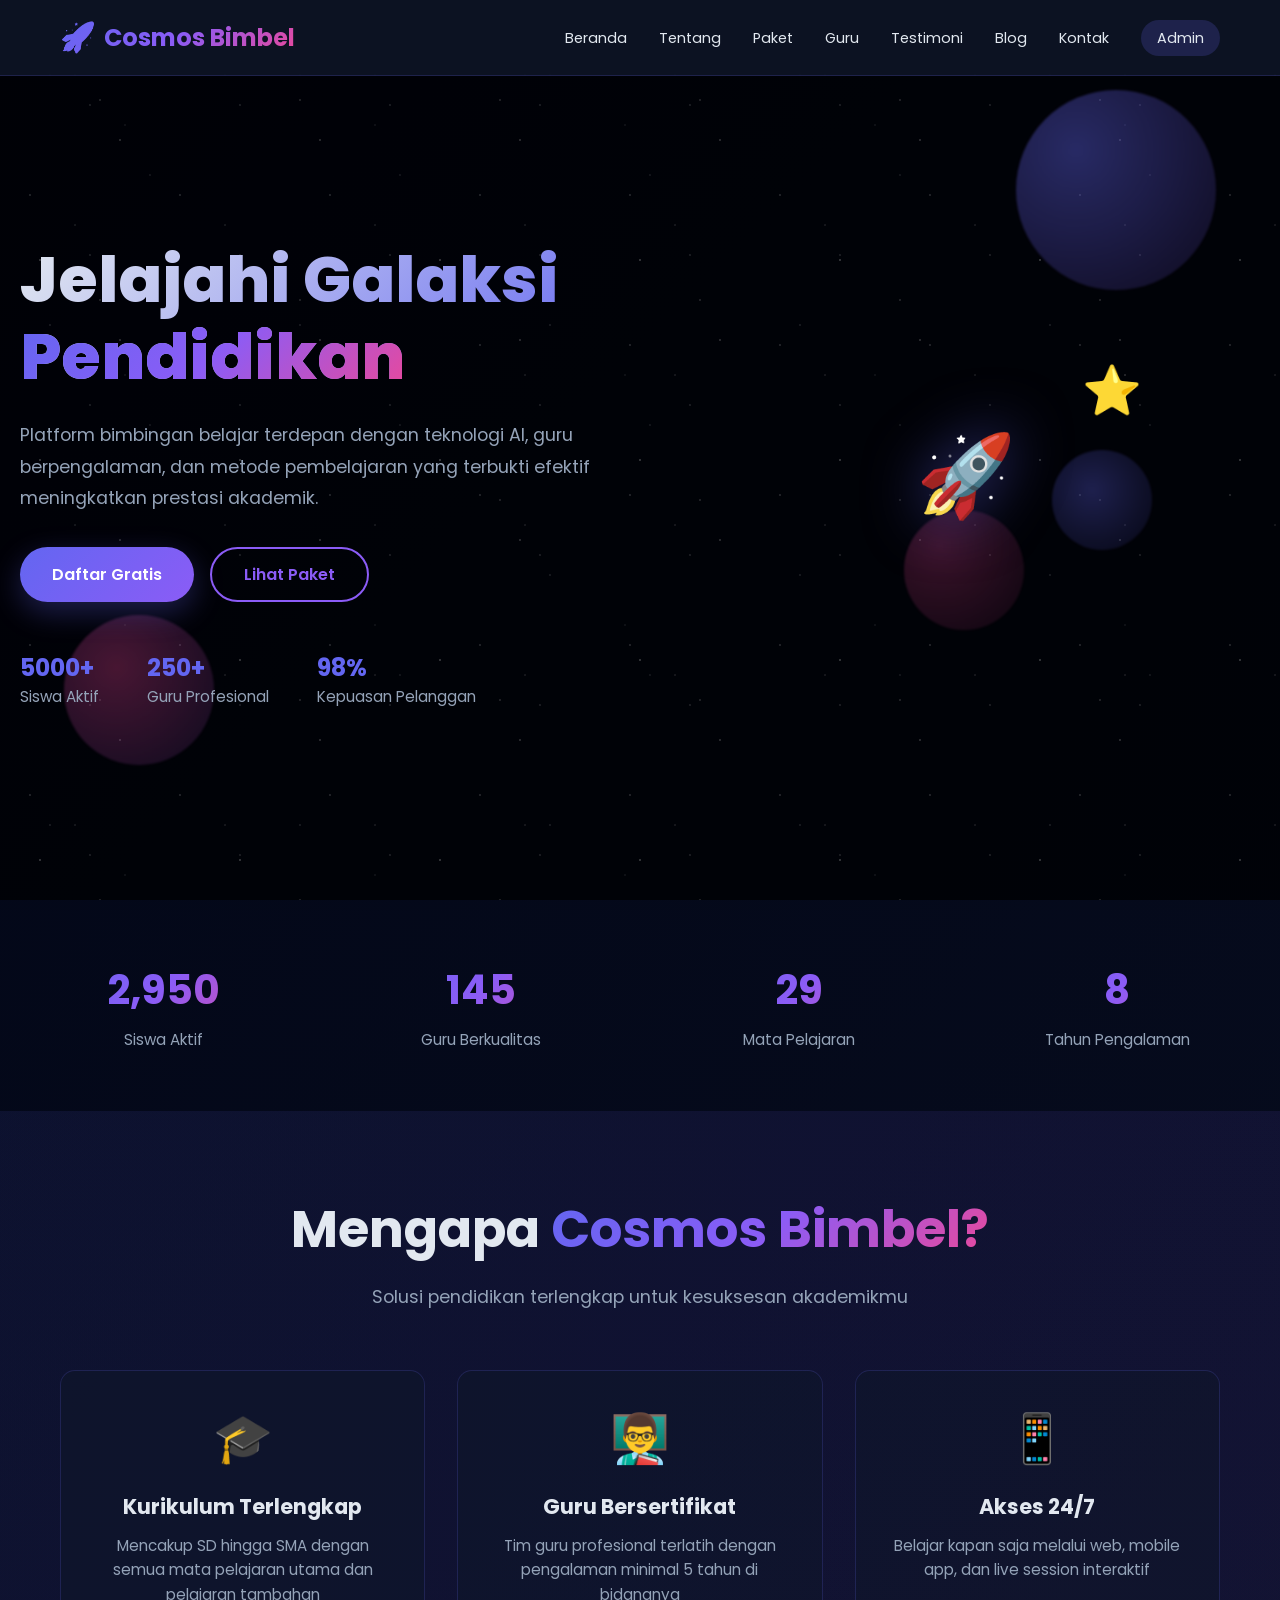
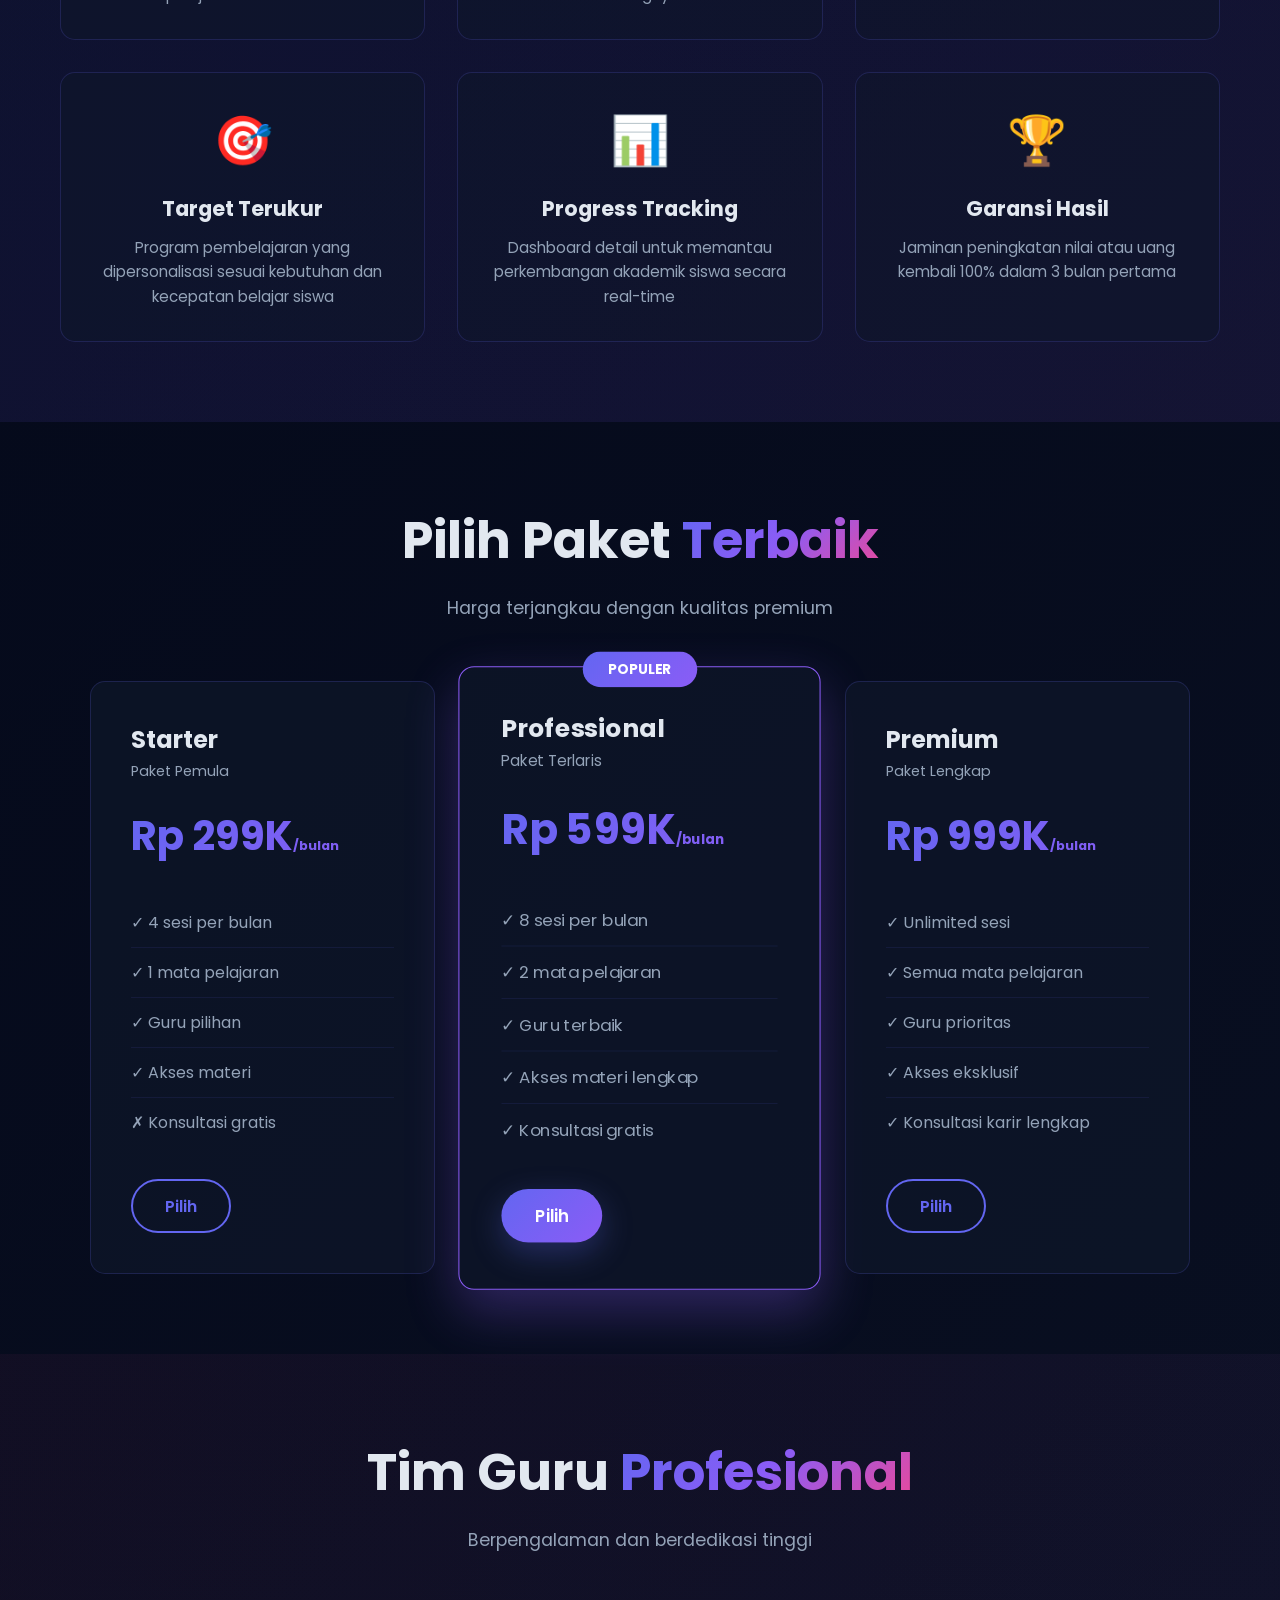
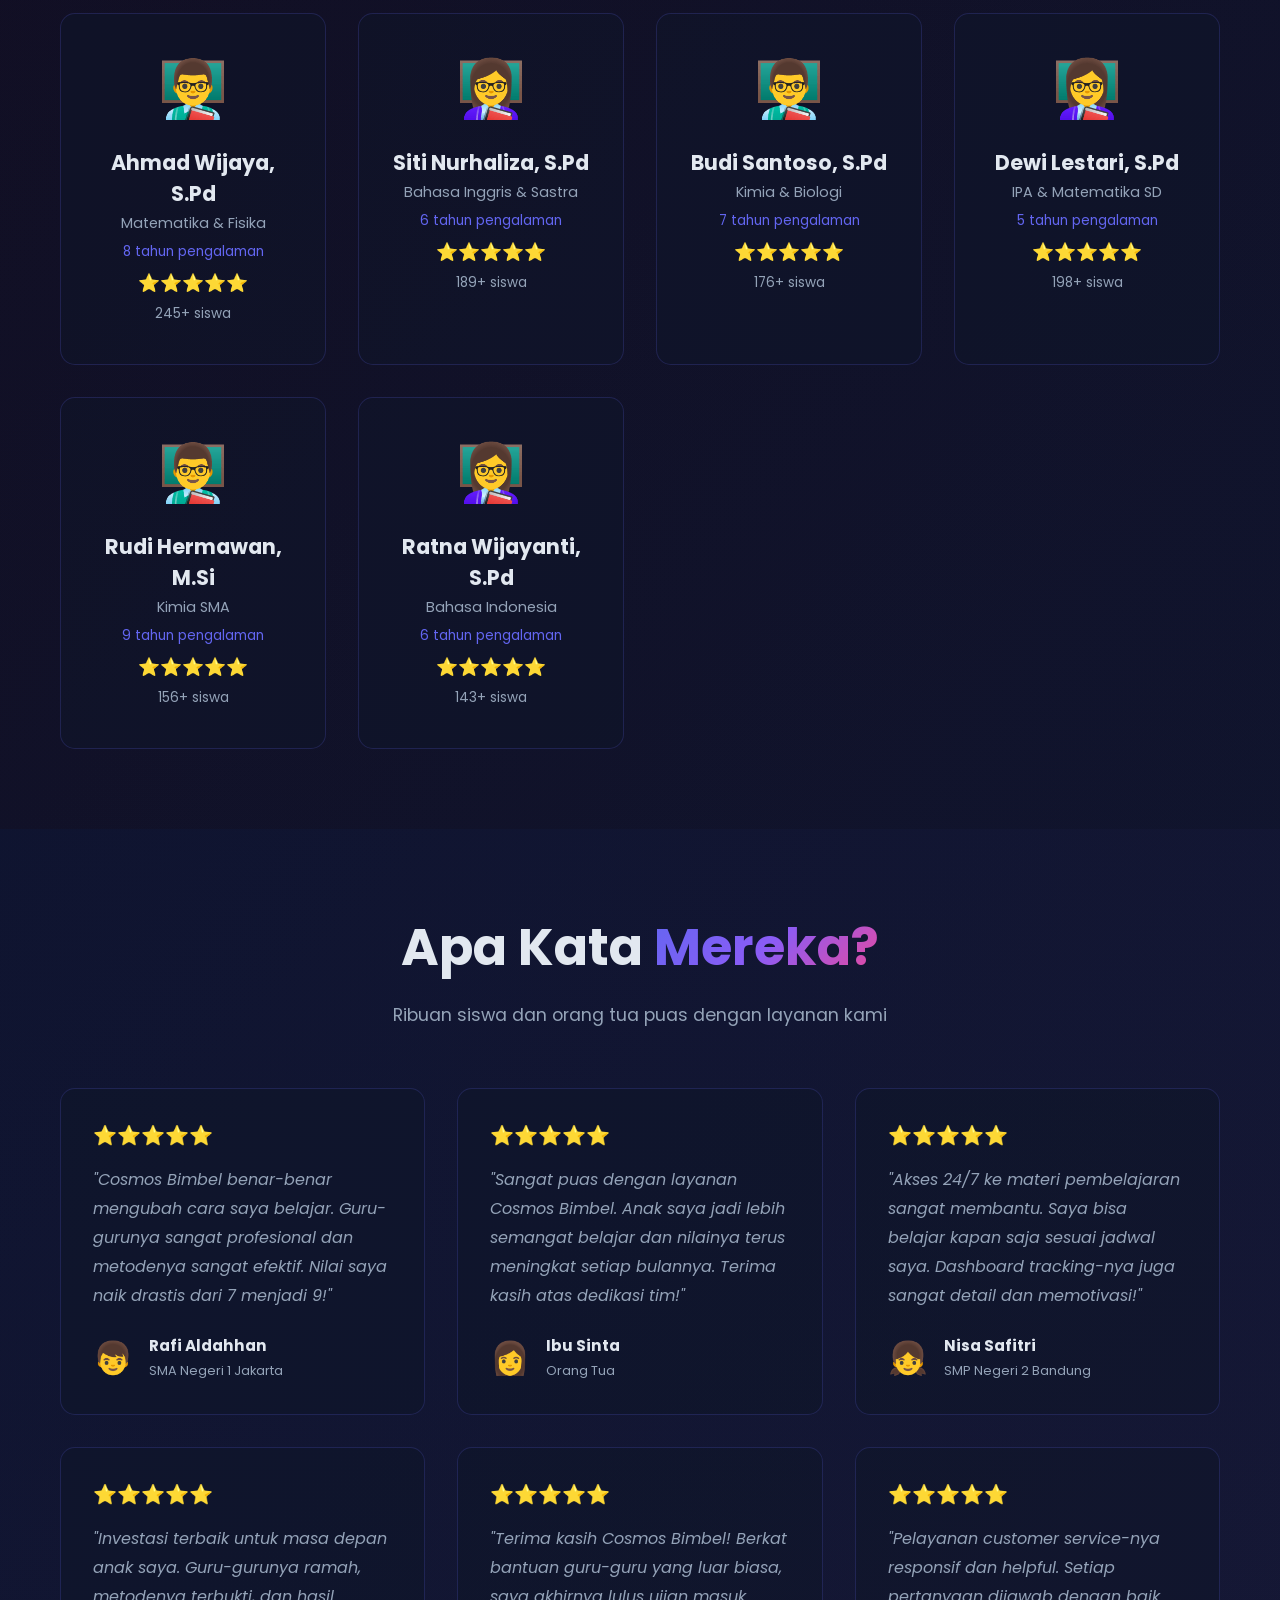
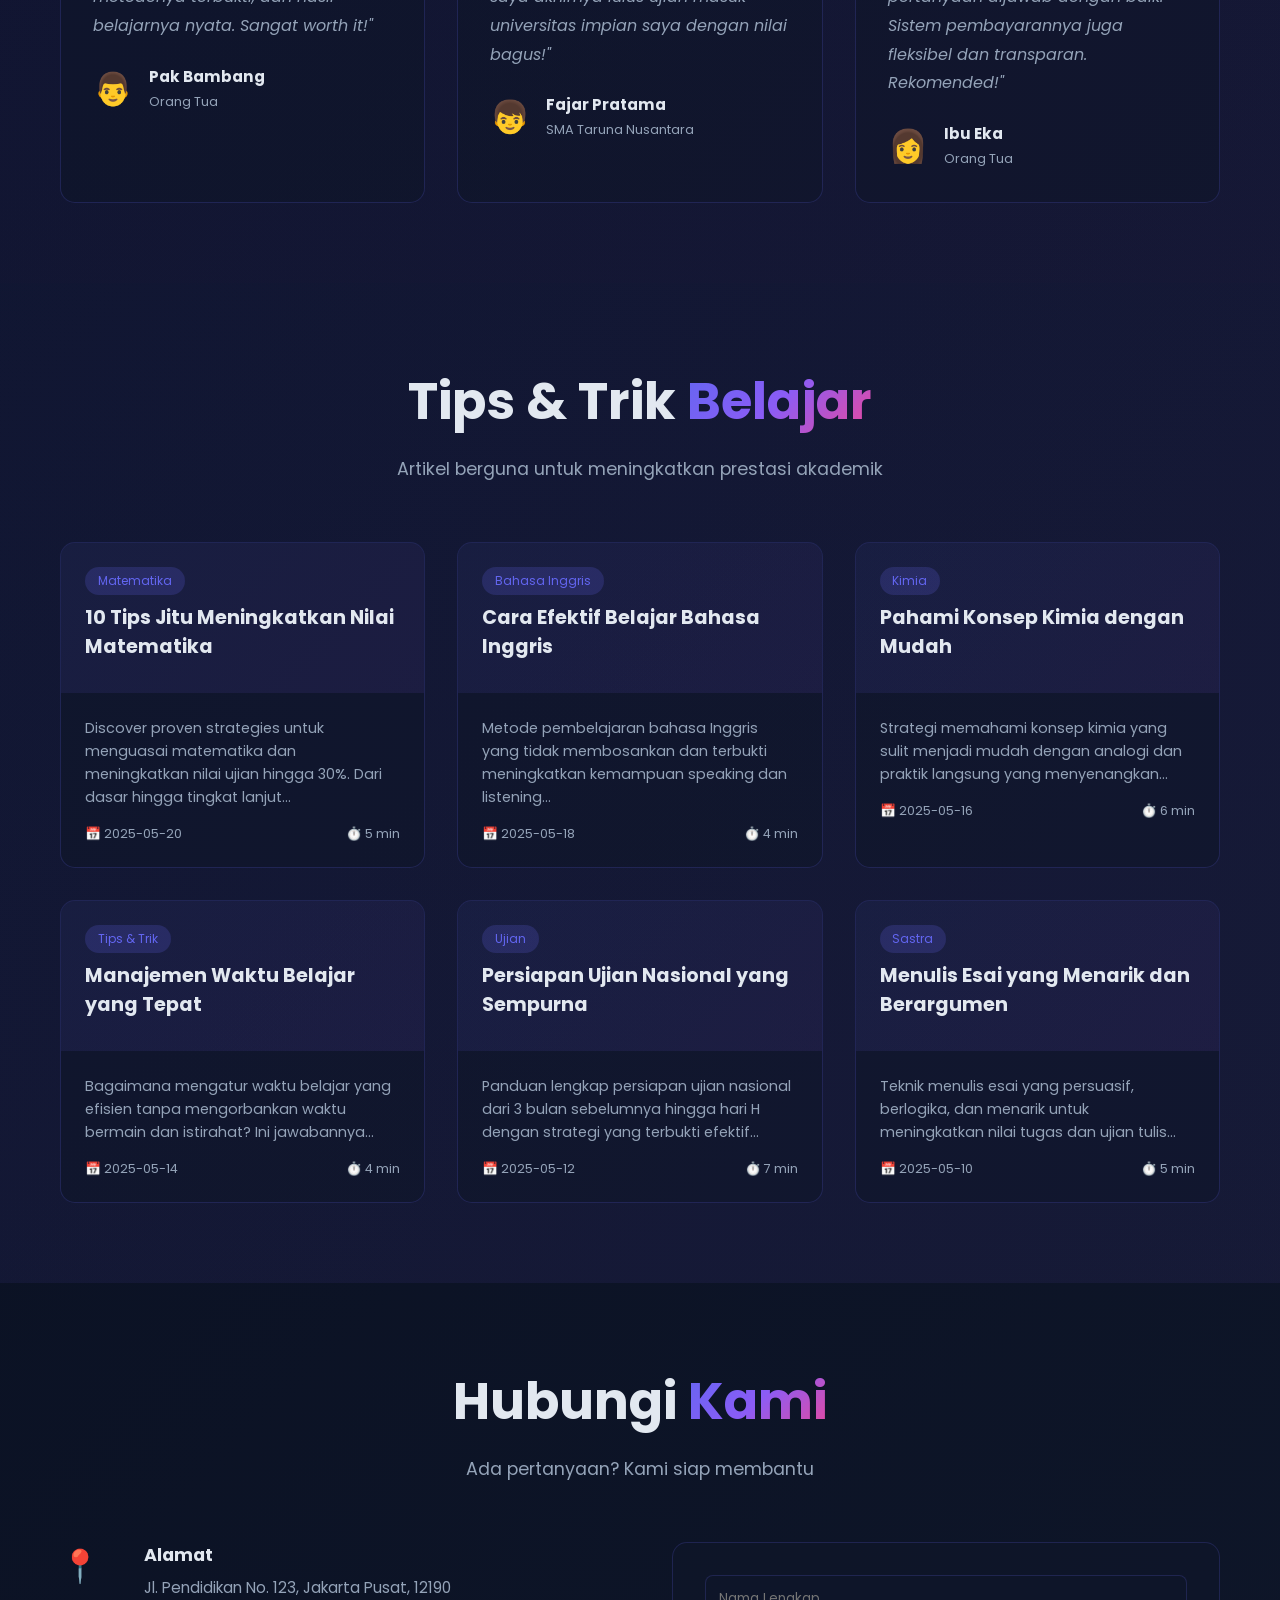
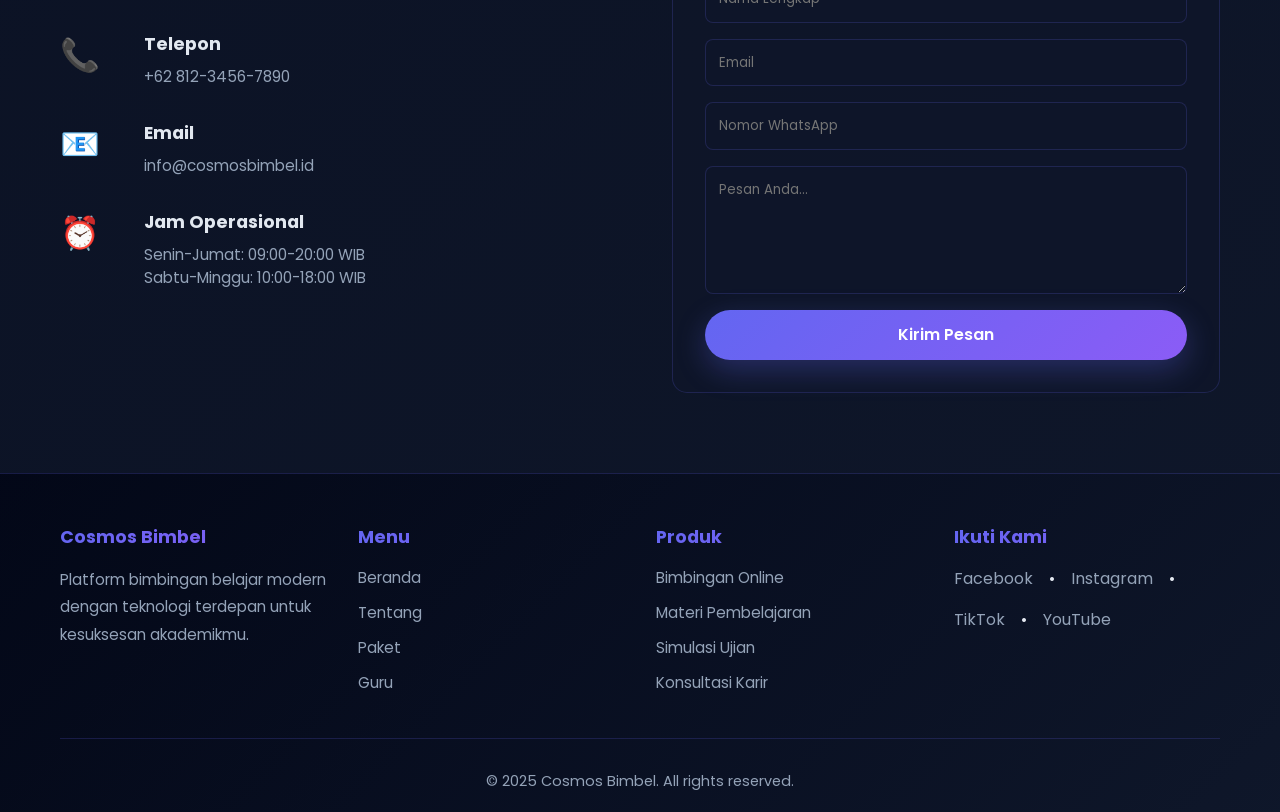
==== commit 119851f7: "Full version: Complete landing page + admin panel + booking system + database" ====
--- a/index.html
+++ b/index.html
@@ -3,48 +3,50 @@
 <head>
     <meta charset="UTF-8">
     <meta name="viewport" content="width=device-width, initial-scale=1.0">
-    <title>Bimbel Cosmos - Bimbingan Belajar Modern</title>
+    <title>Cosmos Bimbel - Platform Bimbingan Belajar Modern</title>
     <link href="https://fonts.googleapis.com/css2?family=Poppins:wght@300;400;600;700;800&family=Space+Mono:wght@400;700&display=swap" rel="stylesheet">
     <link rel="stylesheet" href="style.css">
 </head>
 <body>
-    <!-- STARS BACKGROUND -->
     <div class="stars-bg"></div>
     <div class="stars-bg stars-2"></div>
     <div class="stars-bg stars-3"></div>
-
-    <!-- FLOATING PLANETS -->
     <div class="planet planet-1"></div>
     <div class="planet planet-2"></div>
     <div class="planet planet-3"></div>
     <div class="planet planet-4"></div>
 
-    <!-- NAVIGATION -->
+    <!-- NAVBAR -->
     <nav class="navbar">
         <div class="nav-container">
-            <div class="logo">
-                <span class="rocket">🚀</span> Cosmos Bimbel
-            </div>
+            <div class="logo"><span class="rocket">🚀</span> Cosmos Bimbel</div>
             <ul class="nav-menu">
                 <li><a href="#beranda">Beranda</a></li>
                 <li><a href="#tentang">Tentang</a></li>
                 <li><a href="#paket">Paket</a></li>
                 <li><a href="#guru">Guru</a></li>
                 <li><a href="#testimoni">Testimoni</a></li>
+                <li><a href="#blog">Blog</a></li>
                 <li><a href="#kontak">Kontak</a></li>
+                <li><a href="admin.html" class="nav-admin">Admin</a></li>
             </ul>
             <button class="nav-toggle">☰</button>
         </div>
     </nav>
 
-    <!-- HERO SECTION -->
+    <!-- HERO -->
     <section id="beranda" class="hero">
         <div class="hero-content">
             <h1 class="hero-title">Jelajahi Galaksi <span class="highlight">Pendidikan</span></h1>
-            <p class="hero-subtitle">Platform bimbingan belajar modern dengan metode interaktif dan guru berpengalaman. Raih kesuksesan akademikmu bersama kami!</p>
+            <p class="hero-subtitle">Platform bimbingan belajar terdepan dengan teknologi AI, guru berpengalaman, dan metode pembelajaran yang terbukti efektif meningkatkan prestasi akademik.</p>
             <div class="hero-buttons">
-                <button class="btn btn-primary">Daftar Sekarang</button>
-                <button class="btn btn-secondary">Lihat Demo</button>
+                <button class="btn btn-primary" onclick="document.getElementById('modal-daftar').style.display='flex'">Daftar Gratis</button>
+                <button class="btn btn-secondary" onclick="scrollToSection('#paket')">Lihat Paket</button>
+            </div>
+            <div class="hero-stats">
+                <div class="hero-stat"><strong>5000+</strong> Siswa Aktif</div>
+                <div class="hero-stat"><strong>250+</strong> Guru Profesional</div>
+                <div class="hero-stat"><strong>98%</strong> Kepuasan Pelanggan</div>
             </div>
         </div>
         <div class="hero-animation">
@@ -55,79 +57,40 @@
 
     <!-- STATS -->
     <section class="stats">
-        <div class="stat-item">
-            <h3>5000+</h3>
-            <p>Siswa Aktif</p>
-        </div>
-        <div class="stat-item">
-            <h3>250+</h3>
-            <p>Guru Berkualitas</p>
-        </div>
-        <div class="stat-item">
-            <h3>98%</h3>
-            <p>Kepuasan Siswa</p>
-        </div>
-        <div class="stat-item">
-            <h3>15+</h3>
-            <p>Tahun Pengalaman</p>
-        </div>
-    </section>
-
-    <!-- TENTANG SECTION -->
+        <div class="stat-item"><h3 data-target="5000">0</h3><p>Siswa Aktif</p></div>
+        <div class="stat-item"><h3 data-target="250">0</h3><p>Guru Berkualitas</p></div>
+        <div class="stat-item"><h3 data-target="50">0</h3><p>Mata Pelajaran</p></div>
+        <div class="stat-item"><h3 data-target="15">0</h3><p>Tahun Pengalaman</p></div>
+    </section>
+
+    <!-- TENTANG -->
     <section id="tentang" class="tentang">
         <div class="container">
             <div class="section-header">
-                <h2>Mengapa Memilih <span class="highlight">Cosmos Bimbel?</span></h2>
-                <p>Kami menghadirkan solusi pendidikan terlengkap untuk semua jenjang</p>
+                <h2>Mengapa <span class="highlight">Cosmos Bimbel?</span></h2>
+                <p>Solusi pendidikan terlengkap untuk kesuksesan akademikmu</p>
             </div>
             <div class="features-grid">
-                <div class="feature-card">
-                    <div class="feature-icon">🌌</div>
-                    <h3>Metode Pembelajaran Modern</h3>
-                    <p>Menggunakan teknologi terkini dengan materi interaktif dan engaging</p>
-                </div>
-                <div class="feature-card">
-                    <div class="feature-icon">👨‍🏫</div>
-                    <h3>Guru Berpengalaman</h3>
-                    <p>Tim guru profesional yang tersertifikasi dan berdedikasi tinggi</p>
-                </div>
-                <div class="feature-card">
-                    <div class="feature-icon">📱</div>
-                    <h3>Akses 24/7</h3>
-                    <p>Belajar kapan saja, dimana saja melalui aplikasi mobile kami</p>
-                </div>
-                <div class="feature-card">
-                    <div class="feature-icon">🎯</div>
-                    <h3>Target Terukur</h3>
-                    <p>Setiap siswa memiliki program pembelajaran yang disesuaikan</p>
-                </div>
-                <div class="feature-card">
-                    <div class="feature-icon">📊</div>
-                    <h3>Tracking Progress</h3>
-                    <p>Pantau perkembangan belajar dengan dashboard real-time</p>
-                </div>
-                <div class="feature-card">
-                    <div class="feature-icon">🏆</div>
-                    <h3>Garansi Hasil</h3>
-                    <p>Jaminan peningkatan nilai akademik atau uang kembali 100%</p>
-                </div>
-            </div>
-        </div>
-    </section>
-
-    <!-- PAKET SECTION -->
+                <div class="feature-card"><div class="feature-icon">🎓</div><h3>Kurikulum Terlengkap</h3><p>Mencakup SD hingga SMA dengan semua mata pelajaran utama dan pelajaran tambahan</p></div>
+                <div class="feature-card"><div class="feature-icon">👨‍🏫</div><h3>Guru Bersertifikat</h3><p>Tim guru profesional terlatih dengan pengalaman minimal 5 tahun di bidangnya</p></div>
+                <div class="feature-card"><div class="feature-icon">📱</div><h3>Akses 24/7</h3><p>Belajar kapan saja melalui web, mobile app, dan live session interaktif</p></div>
+                <div class="feature-card"><div class="feature-icon">🎯</div><h3>Target Terukur</h3><p>Program pembelajaran yang dipersonalisasi sesuai kebutuhan dan kecepatan belajar siswa</p></div>
+                <div class="feature-card"><div class="feature-icon">📊</div><h3>Progress Tracking</h3><p>Dashboard detail untuk memantau perkembangan akademik siswa secara real-time</p></div>
+                <div class="feature-card"><div class="feature-icon">🏆</div><h3>Garansi Hasil</h3><p>Jaminan peningkatan nilai atau uang kembali 100% dalam 3 bulan pertama</p></div>
+            </div>
+        </div>
+    </section>
+
+    <!-- PAKET -->
     <section id="paket" class="paket">
         <div class="container">
             <div class="section-header">
-                <h2>Pilih Paket <span class="highlight">Terbaik</span> Untukmu</h2>
+                <h2>Pilih Paket <span class="highlight">Terbaik</span></h2>
                 <p>Harga terjangkau dengan kualitas premium</p>
             </div>
             <div class="pricing-grid">
                 <div class="pricing-card">
-                    <div class="pricing-header">
-                        <h3>Starter</h3>
-                        <p>Paket Dasar</p>
-                    </div>
+                    <h3>Starter</h3><p>Paket Pemula</p>
                     <div class="price">Rp 299K<span>/bulan</span></div>
                     <ul class="pricing-features">
                         <li>✓ 4 sesi per bulan</li>
@@ -136,15 +99,11 @@
                         <li>✓ Akses materi</li>
                         <li>✗ Konsultasi gratis</li>
                     </ul>
-                    <button class="btn btn-outline">Pilih Paket</button>
-                </div>
-
+                    <button class="btn btn-outline" onclick="pilihPaket('Starter')">Pilih</button>
+                </div>
                 <div class="pricing-card featured">
                     <div class="badge">POPULER</div>
-                    <div class="pricing-header">
-                        <h3>Professional</h3>
-                        <p>Paket Terlaris</p>
-                    </div>
+                    <h3>Professional</h3><p>Paket Terlaris</p>
                     <div class="price">Rp 599K<span>/bulan</span></div>
                     <ul class="pricing-features">
                         <li>✓ 8 sesi per bulan</li>
@@ -153,119 +112,91 @@
                         <li>✓ Akses materi lengkap</li>
                         <li>✓ Konsultasi gratis</li>
                     </ul>
-                    <button class="btn btn-primary">Pilih Paket</button>
-                </div>
-
+                    <button class="btn btn-primary" onclick="pilihPaket('Professional')">Pilih</button>
+                </div>
                 <div class="pricing-card">
-                    <div class="pricing-header">
-                        <h3>Premium</h3>
-                        <p>Paket Lengkap</p>
-                    </div>
+                    <h3>Premium</h3><p>Paket Lengkap</p>
                     <div class="price">Rp 999K<span>/bulan</span></div>
                     <ul class="pricing-features">
                         <li>✓ Unlimited sesi</li>
                         <li>✓ Semua mata pelajaran</li>
                         <li>✓ Guru prioritas</li>
                         <li>✓ Akses eksklusif</li>
-                        <li>✓ Konsultasi karir</li>
+                        <li>✓ Konsultasi karir lengkap</li>
                     </ul>
-                    <button class="btn btn-outline">Pilih Paket</button>
-                </div>
-            </div>
-        </div>
-    </section>
-
-    <!-- GURU SECTION -->
+                    <button class="btn btn-outline" onclick="pilihPaket('Premium')">Pilih</button>
+                </div>
+            </div>
+        </div>
+    </section>
+
+    <!-- GURU -->
     <section id="guru" class="guru">
         <div class="container">
             <div class="section-header">
                 <h2>Tim Guru <span class="highlight">Profesional</span></h2>
-                <p>Berpengalaman dan berdedikasi mengajar</p>
-            </div>
-            <div class="team-grid">
-                <div class="team-card">
-                    <div class="team-avatar">👨‍🎓</div>
-                    <h3>Pak Ahmad</h3>
-                    <p>Matematika & Fisika</p>
-                    <div class="team-stars">⭐⭐⭐⭐⭐</div>
-                    <span class="team-badge">18 tahun pengalaman</span>
-                </div>
-                <div class="team-card">
-                    <div class="team-avatar">👩‍🎓</div>
-                    <h3>Ibu Siti</h3>
-                    <p>Bahasa Inggris & Bahasa Indonesia</p>
-                    <div class="team-stars">⭐⭐⭐⭐⭐</div>
-                    <span class="team-badge">15 tahun pengalaman</span>
-                </div>
-                <div class="team-card">
-                    <div class="team-avatar">👨‍🎓</div>
-                    <h3>Pak Budi</h3>
-                    <p>Kimia & Biologi</p>
-                    <div class="team-stars">⭐⭐⭐⭐⭐</div>
-                    <span class="team-badge">12 tahun pengalaman</span>
-                </div>
-                <div class="team-card">
-                    <div class="team-avatar">👩‍🎓</div>
-                    <h3>Ibu Dewi</h3>
-                    <p>IPA & Matematika SD</p>
-                    <div class="team-stars">⭐⭐⭐⭐⭐</div>
-                    <span class="team-badge">10 tahun pengalaman</span>
-                </div>
-            </div>
-        </div>
-    </section>
-
-    <!-- TESTIMONI SECTION -->
+                <p>Berpengalaman dan berdedikasi tinggi</p>
+            </div>
+            <div class="team-grid" id="team-grid"></div>
+        </div>
+    </section>
+
+    <!-- TESTIMONI -->
     <section id="testimoni" class="testimoni">
         <div class="container">
             <div class="section-header">
                 <h2>Apa Kata <span class="highlight">Mereka?</span></h2>
-                <p>Ribuan siswa telah merasakan manfaatnya</p>
-            </div>
-            <div class="testimonial-grid">
-                <div class="testimonial-card">
-                    <div class="testimonial-stars">⭐⭐⭐⭐⭐</div>
-                    <p class="testimonial-text">"Cosmos Bimbel benar-benar mengubah cara saya belajar. Guru-gurunya sangat profesional dan metodenya sangat efektif. Nilai saya meningkat drastis!"</p>
-                    <div class="testimonial-author">
-                        <span class="author-avatar">👦</span>
-                        <div>
-                            <strong>Rafi, 16 tahun</strong>
-                            <small>Siswa SMA Unggulan</small>
-                        </div>
-                    </div>
-                </div>
-                <div class="testimonial-card">
-                    <div class="testimonial-stars">⭐⭐⭐⭐⭐</div>
-                    <p class="testimonial-text">"Saya sangat puas dengan layanan Cosmos Bimbel. Anak saya jadi lebih semangat belajar dan nilainya terus meningkat setiap bulannya."</p>
-                    <div class="testimonial-author">
-                        <span class="author-avatar">👩</span>
-                        <div>
-                            <strong>Ibu Sinta, Orang Tua</strong>
-                            <small>Bekasi</small>
-                        </div>
-                    </div>
-                </div>
-                <div class="testimonial-card">
-                    <div class="testimonial-stars">⭐⭐⭐⭐⭐</div>
-                    <p class="testimonial-text">"Akses 24/7 ke materi pembelajaran sangat membantu. Saya bisa belajar kapan saja sesuai jadwal saya. Sistem trackingnya juga sangat detail."</p>
-                    <div class="testimonial-author">
-                        <span class="author-avatar">👧</span>
-                        <div>
-                            <strong>Nisa, 14 tahun</strong>
-                            <small>Siswa SMP</small>
-                        </div>
-                    </div>
-                </div>
-            </div>
-        </div>
-    </section>
-
-    <!-- CTA SECTION -->
-    <section class="cta">
-        <div class="container">
-            <h2>Siap Untuk Jelajahi Galaksi Pendidikan?</h2>
-            <p>Daftarkan diri Anda sekarang dan dapatkan konsultasi gratis dengan guru pilihan</p>
-            <button class="btn btn-primary btn-lg">Mulai Perjalanan Belajarmu</button>
+                <p>Ribuan siswa dan orang tua puas dengan layanan kami</p>
+            </div>
+            <div class="testimonial-grid" id="testimonial-grid"></div>
+        </div>
+    </section>
+
+    <!-- BLOG -->
+    <section id="blog" class="blog">
+        <div class="container">
+            <div class="section-header">
+                <h2>Tips & Trik <span class="highlight">Belajar</span></h2>
+                <p>Artikel berguna untuk meningkatkan prestasi akademik</p>
+            </div>
+            <div class="blog-grid" id="blog-grid"></div>
+        </div>
+    </section>
+
+    <!-- KONTAK -->
+    <section id="kontak" class="kontak">
+        <div class="container">
+            <div class="section-header">
+                <h2>Hubungi <span class="highlight">Kami</span></h2>
+                <p>Ada pertanyaan? Kami siap membantu</p>
+            </div>
+            <div class="kontak-wrapper">
+                <div class="kontak-info">
+                    <div class="info-item">
+                        <div class="info-icon">📍</div>
+                        <div><h4>Alamat</h4><p>Jl. Pendidikan No. 123, Jakarta Pusat, 12190</p></div>
+                    </div>
+                    <div class="info-item">
+                        <div class="info-icon">📞</div>
+                        <div><h4>Telepon</h4><p>+62 812-3456-7890</p></div>
+                    </div>
+                    <div class="info-item">
+                        <div class="info-icon">📧</div>
+                        <div><h4>Email</h4><p>info@cosmosbimbel.id</p></div>
+                    </div>
+                    <div class="info-item">
+                        <div class="info-icon">⏰</div>
+                        <div><h4>Jam Operasional</h4><p>Senin-Jumat: 09:00-20:00 WIB<br>Sabtu-Minggu: 10:00-18:00 WIB</p></div>
+                    </div>
+                </div>
+                <form class="kontak-form" onsubmit="kirimPesan(event)">
+                    <input type="text" placeholder="Nama Lengkap" required>
+                    <input type="email" placeholder="Email" required>
+                    <input type="tel" placeholder="Nomor WhatsApp" required>
+                    <textarea placeholder="Pesan Anda..." rows="5" required></textarea>
+                    <button type="submit" class="btn btn-primary">Kirim Pesan</button>
+                </form>
+            </div>
         </div>
     </section>
 
@@ -279,36 +210,46 @@
                 </div>
                 <div class="footer-section">
                     <h4>Menu</h4>
-                    <ul>
-                        <li><a href="#beranda">Beranda</a></li>
-                        <li><a href="#tentang">Tentang</a></li>
-                        <li><a href="#paket">Paket</a></li>
-                        <li><a href="#guru">Guru</a></li>
-                    </ul>
-                </div>
-                <div class="footer-section">
-                    <h4>Kontak</h4>
-                    <ul>
-                        <li>📞 +62 812-3456-7890</li>
-                        <li>📧 info@cosmosbimbel.id</li>
-                        <li>📍 Jakarta, Indonesia</li>
-                    </ul>
+                    <ul><li><a href="#beranda">Beranda</a></li><li><a href="#tentang">Tentang</a></li><li><a href="#paket">Paket</a></li><li><a href="#guru">Guru</a></li></ul>
+                </div>
+                <div class="footer-section">
+                    <h4>Produk</h4>
+                    <ul><li><a href="#">Bimbingan Online</a></li><li><a href="#">Materi Pembelajaran</a></li><li><a href="#">Simulasi Ujian</a></li><li><a href="#">Konsultasi Karir</a></li></ul>
                 </div>
                 <div class="footer-section">
                     <h4>Ikuti Kami</h4>
-                    <div class="social-links">
-                        <a href="#">Facebook</a>
-                        <a href="#">Instagram</a>
-                        <a href="#">Twitter</a>
-                    </div>
-                </div>
-            </div>
-            <div class="footer-bottom">
-                <p>&copy; 2025 Cosmos Bimbel. Semua hak cipta dilindungi.</p>
-            </div>
+                    <div class="social-links"><a href="#">Facebook</a> • <a href="#">Instagram</a> • <a href="#">TikTok</a> • <a href="#">YouTube</a></div>
+                </div>
+            </div>
+            <div class="footer-bottom"><p>&copy; 2025 Cosmos Bimbel. All rights reserved.</p></div>
         </div>
     </footer>
 
+    <!-- MODAL DAFTAR -->
+    <div id="modal-daftar" class="modal">
+        <div class="modal-content">
+            <span class="close" onclick="document.getElementById('modal-daftar').style.display='none'">&times;</span>
+            <h2>Daftar Sekarang</h2>
+            <form onsubmit="daftarSiswa(event)">
+                <div class="form-row">
+                    <input type="text" placeholder="Nama Lengkap" required>
+                    <input type="email" placeholder="Email" required>
+                </div>
+                <div class="form-row">
+                    <input type="tel" placeholder="No. WhatsApp" required>
+                    <select required><option>-- Pilih Paket --</option><option>Starter</option><option>Professional</option><option>Premium</option></select>
+                </div>
+                <div class="form-row">
+                    <select required><option>-- Jenjang --</option><option>SD</option><option>SMP</option><option>SMA</option></select>
+                    <input type="text" placeholder="Asal Sekolah" required>
+                </div>
+                <textarea placeholder="Alasan memilih kami..." rows="4" required></textarea>
+                <button type="submit" class="btn btn-primary">Daftar Sekarang</button>
+            </form>
+        </div>
+    </div>
+
+    <script src="data.js"></script>
     <script src="script.js"></script>
 </body>
 </html>
--- a/style.css
+++ b/style.css
@@ -27,19 +27,13 @@
     position: relative;
 }
 
-/* ============ BACKGROUND STARS ============ */
 .stars-bg {
     position: fixed;
     top: 0;
     left: 0;
     width: 100%;
     height: 100%;
-    background-image: 
-        radial-gradient(1px 1px at 20% 30%, white, rgba(0,0,0,.2)),
-        radial-gradient(1px 1px at 60% 70%, white, rgba(0,0,0,.2)),
-        radial-gradient(1px 1px at 50% 50%, white, rgba(0,0,0,.2)),
-        radial-gradient(1px 1px at 80% 10%, white, rgba(0,0,0,.2)),
-        radial-gradient(1px 1px at 90% 60%, white, rgba(0,0,0,.2));
+    background-image: radial-gradient(1px 1px at 20% 30%, white, rgba(0,0,0,.2)), radial-gradient(1px 1px at 60% 70%, white, rgba(0,0,0,.2)), radial-gradient(1px 1px at 50% 50%, white, rgba(0,0,0,.2));
     background-repeat: repeat;
     background-size: 200px 200px;
     animation: twinkle 5s infinite;
@@ -64,7 +58,6 @@
     50% { opacity: 1; }
 }
 
-/* ============ PLANETS ============ */
 .planet {
     position: fixed;
     border-radius: 50%;
@@ -114,7 +107,6 @@
     50% { transform: translateY(50px) translateX(30px); }
 }
 
-/* ============ CONTAINER ============ */
 .container {
     max-width: 1200px;
     margin: 0 auto;
@@ -123,7 +115,7 @@
     z-index: 1;
 }
 
-/* ============ NAVBAR ============ */
+/* NAVBAR */
 .navbar {
     position: fixed;
     top: 0;
@@ -189,6 +181,12 @@
     width: 100%;
 }
 
+.nav-admin {
+    background: rgba(99, 102, 241, 0.2);
+    padding: 0.5rem 1rem;
+    border-radius: 50px;
+}
+
 .nav-toggle {
     display: none;
     background: none;
@@ -198,7 +196,7 @@
     cursor: pointer;
 }
 
-/* ============ HERO ============ */
+/* HERO */
 .hero {
     min-height: 100vh;
     display: flex;
@@ -242,6 +240,24 @@
     display: flex;
     gap: 1rem;
     flex-wrap: wrap;
+    margin-bottom: 3rem;
+}
+
+.hero-stats {
+    display: flex;
+    gap: 3rem;
+    flex-wrap: wrap;
+}
+
+.hero-stat {
+    font-size: 0.95rem;
+    color: var(--muted);
+}
+
+.hero-stat strong {
+    display: block;
+    font-size: 1.5rem;
+    color: var(--primary);
 }
 
 .hero-animation {
@@ -280,28 +296,16 @@
 }
 
 @keyframes slideInLeft {
-    from {
-        opacity: 0;
-        transform: translateX(-50px);
-    }
-    to {
-        opacity: 1;
-        transform: translateX(0);
-    }
+    from { opacity: 0; transform: translateX(-50px); }
+    to { opacity: 1; transform: translateX(0); }
 }
 
 @keyframes slideInRight {
-    from {
-        opacity: 0;
-        transform: translateX(50px);
-    }
-    to {
-        opacity: 1;
-        transform: translateX(0);
-    }
-}
-
-/* ============ BUTTONS ============ */
+    from { opacity: 0; transform: translateX(50px); }
+    to { opacity: 1; transform: translateX(0); }
+}
+
+/* BUTTONS */
 .btn {
     padding: 0.8rem 2rem;
     border: none;
@@ -346,12 +350,7 @@
     color: white;
 }
 
-.btn-lg {
-    padding: 1rem 3rem;
-    font-size: 1.1rem;
-}
-
-/* ============ STATS ============ */
+/* STATS */
 .stats {
     display: grid;
     grid-template-columns: repeat(auto-fit, minmax(200px, 1fr));
@@ -374,7 +373,7 @@
     font-size: 0.95rem;
 }
 
-/* ============ SECTIONS ============ */
+/* SECTIONS */
 section {
     padding: 80px 20px;
     position: relative;
@@ -396,7 +395,7 @@
     color: var(--muted);
 }
 
-/* ============ TENTANG ============ */
+/* TENTANG */
 .tentang {
     background: linear-gradient(135deg, rgba(99, 102, 241, 0.1), rgba(139, 92, 246, 0.1));
 }
@@ -438,7 +437,7 @@
     line-height: 1.6;
 }
 
-/* ============ PAKET ============ */
+/* PAKET */
 .pricing-grid {
     display: grid;
     grid-template-columns: repeat(auto-fit, minmax(280px, 1fr));
@@ -480,14 +479,15 @@
     font-weight: 700;
 }
 
-.pricing-header h3 {
+.pricing-card h3 {
     font-size: 1.5rem;
     margin-bottom: 0.25rem;
 }
 
-.pricing-header p {
+.pricing-card p {
     color: var(--muted);
     font-size: 0.9rem;
+    margin-bottom: 1rem;
 }
 
 .price {
@@ -520,7 +520,7 @@
     border-bottom: none;
 }
 
-/* ============ GURU ============ */
+/* GURU */
 .guru {
     background: linear-gradient(135deg, rgba(236, 72, 153, 0.05), rgba(139, 92, 246, 0.05));
 }
@@ -559,24 +559,21 @@
 .team-card p {
     color: var(--muted);
     font-size: 0.9rem;
-    margin-bottom: 1rem;
+    margin-bottom: 0.5rem;
+}
+
+.team-spec {
+    font-size: 0.85rem;
+    color: var(--primary);
+    margin-bottom: 0.5rem;
 }
 
 .team-stars {
     font-size: 1.1rem;
-    margin-bottom: 1rem;
-}
-
-.team-badge {
-    display: inline-block;
-    background: rgba(99, 102, 241, 0.2);
-    color: var(--primary);
-    padding: 0.4rem 1rem;
-    border-radius: 50px;
-    font-size: 0.8rem;
-}
-
-/* ============ TESTIMONI ============ */
+    margin-bottom: 0.5rem;
+}
+
+/* TESTIMONI */
 .testimoni {
     background: linear-gradient(135deg, rgba(99, 102, 241, 0.08), rgba(139, 92, 246, 0.08));
 }
@@ -619,39 +616,209 @@
 }
 
 .author-avatar {
-    font-size: 2.5rem;
+    font-size: 2rem;
 }
 
 .testimonial-author strong {
     display: block;
     color: var(--text);
+    font-size: 0.95rem;
 }
 
 .testimonial-author small {
     color: var(--muted);
-    font-size: 0.85rem;
-}
-
-/* ============ CTA ============ */
-.cta {
-    background: linear-gradient(135deg, rgba(99, 102, 241, 0.15), rgba(139, 92, 246, 0.15));
-    border-top: 1px solid rgba(99, 102, 241, 0.2);
-    border-bottom: 1px solid rgba(99, 102, 241, 0.2);
-    text-align: center;
-}
-
-.cta h2 {
-    font-size: clamp(2rem, 4vw, 3rem);
+    font-size: 0.8rem;
+}
+
+/* BLOG */
+.blog {
+    background: linear-gradient(135deg, rgba(99, 102, 241, 0.08), rgba(139, 92, 246, 0.08));
+}
+
+.blog-grid {
+    display: grid;
+    grid-template-columns: repeat(auto-fit, minmax(320px, 1fr));
+    gap: 2rem;
+}
+
+.blog-card {
+    background: rgba(15, 23, 42, 0.6);
+    border: 1px solid rgba(99, 102, 241, 0.2);
+    border-radius: 15px;
+    overflow: hidden;
+    transition: all 0.3s ease;
+}
+
+.blog-card:hover {
+    transform: translateY(-10px);
+    border-color: var(--secondary);
+    box-shadow: 0 15px 40px rgba(139, 92, 246, 0.2);
+}
+
+.blog-header {
+    padding: 1.5rem;
+    background: linear-gradient(135deg, rgba(99, 102, 241, 0.1), rgba(139, 92, 246, 0.1));
+}
+
+.blog-category {
+    display: inline-block;
+    background: rgba(99, 102, 241, 0.2);
+    color: var(--primary);
+    padding: 0.3rem 0.8rem;
+    border-radius: 50px;
+    font-size: 0.75rem;
+    margin-bottom: 0.5rem;
+}
+
+.blog-card h4 {
+    font-size: 1.2rem;
+    margin-bottom: 0.5rem;
+}
+
+.blog-body {
+    padding: 1.5rem;
+}
+
+.blog-excerpt {
+    color: var(--muted);
+    font-size: 0.9rem;
+    line-height: 1.6;
     margin-bottom: 1rem;
 }
 
-.cta p {
+.blog-meta {
+    display: flex;
+    justify-content: space-between;
+    font-size: 0.8rem;
+    color: var(--muted);
+}
+
+/* KONTAK */
+.kontak-wrapper {
+    display: grid;
+    grid-template-columns: 1fr 1fr;
+    gap: 4rem;
+    align-items: start;
+}
+
+.kontak-info {
+    display: flex;
+    flex-direction: column;
+    gap: 2rem;
+}
+
+.info-item {
+    display: flex;
+    gap: 1.5rem;
+}
+
+.info-icon {
+    font-size: 2rem;
+    min-width: 60px;
+}
+
+.info-item h4 {
     font-size: 1.1rem;
-    color: var(--muted);
-    margin-bottom: 2.5rem;
-}
-
-/* ============ FOOTER ============ */
+    margin-bottom: 0.5rem;
+}
+
+.info-item p {
+    color: var(--muted);
+    font-size: 0.95rem;
+}
+
+.kontak-form {
+    display: flex;
+    flex-direction: column;
+    gap: 1rem;
+    background: rgba(15, 23, 42, 0.6);
+    padding: 2rem;
+    border-radius: 15px;
+    border: 1px solid rgba(99, 102, 241, 0.2);
+}
+
+.kontak-form input,
+.kontak-form textarea {
+    padding: 0.8rem;
+    background: rgba(15, 23, 42, 0.8);
+    border: 1px solid rgba(99, 102, 241, 0.2);
+    border-radius: 8px;
+    color: var(--text);
+    font-family: 'Poppins', sans-serif;
+}
+
+.kontak-form input:focus,
+.kontak-form textarea:focus {
+    outline: none;
+    border-color: var(--primary);
+}
+
+/* MODAL */
+.modal {
+    display: none;
+    position: fixed;
+    z-index: 1000;
+    inset: 0;
+    background: rgba(0, 0, 0, 0.7);
+    align-items: center;
+    justify-content: center;
+}
+
+.modal-content {
+    background: linear-gradient(135deg, var(--dark), var(--darker));
+    padding: 2rem;
+    border-radius: 15px;
+    border: 1px solid rgba(99, 102, 241, 0.2);
+    width: 90%;
+    max-width: 600px;
+    max-height: 90vh;
+    overflow-y: auto;
+}
+
+.close {
+    float: right;
+    font-size: 2rem;
+    font-weight: bold;
+    cursor: pointer;
+    color: var(--text);
+}
+
+.modal-content h2 {
+    margin-bottom: 1.5rem;
+    font-size: 1.8rem;
+}
+
+.modal-content form {
+    display: flex;
+    flex-direction: column;
+    gap: 1rem;
+}
+
+.form-row {
+    display: grid;
+    grid-template-columns: 1fr 1fr;
+    gap: 1rem;
+}
+
+.form-row input,
+.form-row select,
+.modal-content textarea {
+    padding: 0.8rem;
+    background: rgba(15, 23, 42, 0.8);
+    border: 1px solid rgba(99, 102, 241, 0.2);
+    border-radius: 8px;
+    color: var(--text);
+    font-family: 'Poppins', sans-serif;
+}
+
+.form-row input:focus,
+.form-row select:focus,
+.modal-content textarea:focus {
+    outline: none;
+    border-color: var(--primary);
+}
+
+/* FOOTER */
 .footer {
     background: linear-gradient(135deg, rgba(2, 6, 23, 0.9), rgba(15, 23, 42, 0.9));
     border-top: 1px solid rgba(99, 102, 241, 0.2);
@@ -703,6 +870,7 @@
 .social-links {
     display: flex;
     gap: 1rem;
+    flex-wrap: wrap;
 }
 
 .footer-bottom {
@@ -713,7 +881,7 @@
     font-size: 0.9rem;
 }
 
-/* ============ RESPONSIVE ============ */
+/* RESPONSIVE */
 @media (max-width: 768px) {
     .nav-menu {
         display: none;
@@ -734,48 +902,26 @@
 
     .hero-buttons {
         flex-direction: column;
-        width: 100%;
     }
 
-    .btn {
-        width: 100%;
-        text-align: center;
+    .features-grid,
+    .team-grid,
+    .pricing-grid,
+    .testimonial-grid,
+    .blog-grid {
+        grid-template-columns: 1fr;
     }
 
     .pricing-card.featured {
         transform: scale(1);
     }
 
-    .pricing-card.featured:hover {
-        transform: translateY(-10px);
+    .kontak-wrapper {
+        grid-template-columns: 1fr;
+        gap: 2rem;
     }
 
-    .features-grid,
-    .team-grid,
-    .pricing-grid,
-    .testimonial-grid {
+    .form-row {
         grid-template-columns: 1fr;
     }
-
-    .planet-1, .planet-2, .planet-3, .planet-4 {
-        opacity: 0.3;
-    }
-}
-
-@media (max-width: 480px) {
-    .logo {
-        font-size: 1.2rem;
-    }
-
-    .hero-title {
-        font-size: 1.8rem;
-    }
-
-    section {
-        padding: 50px 15px;
-    }
-
-    .container {
-        padding: 0 15px;
-    }
-}+}
